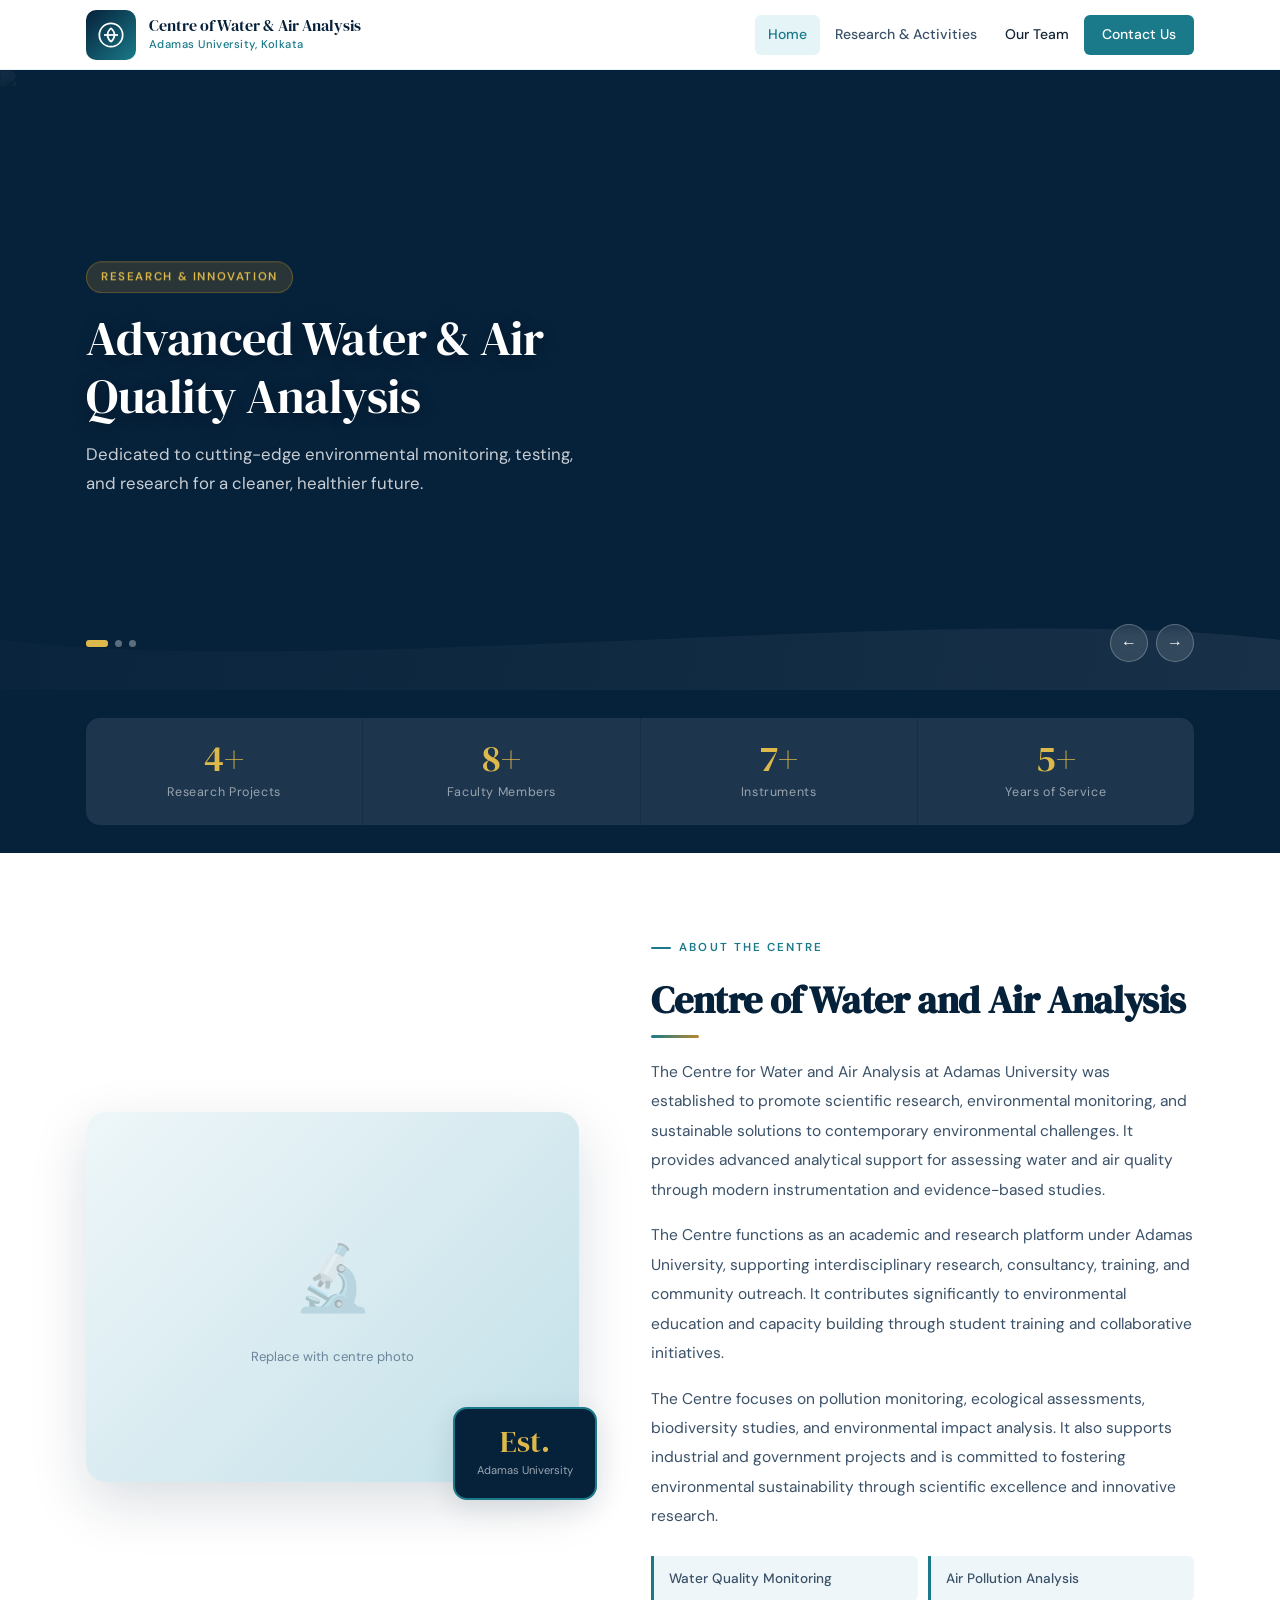
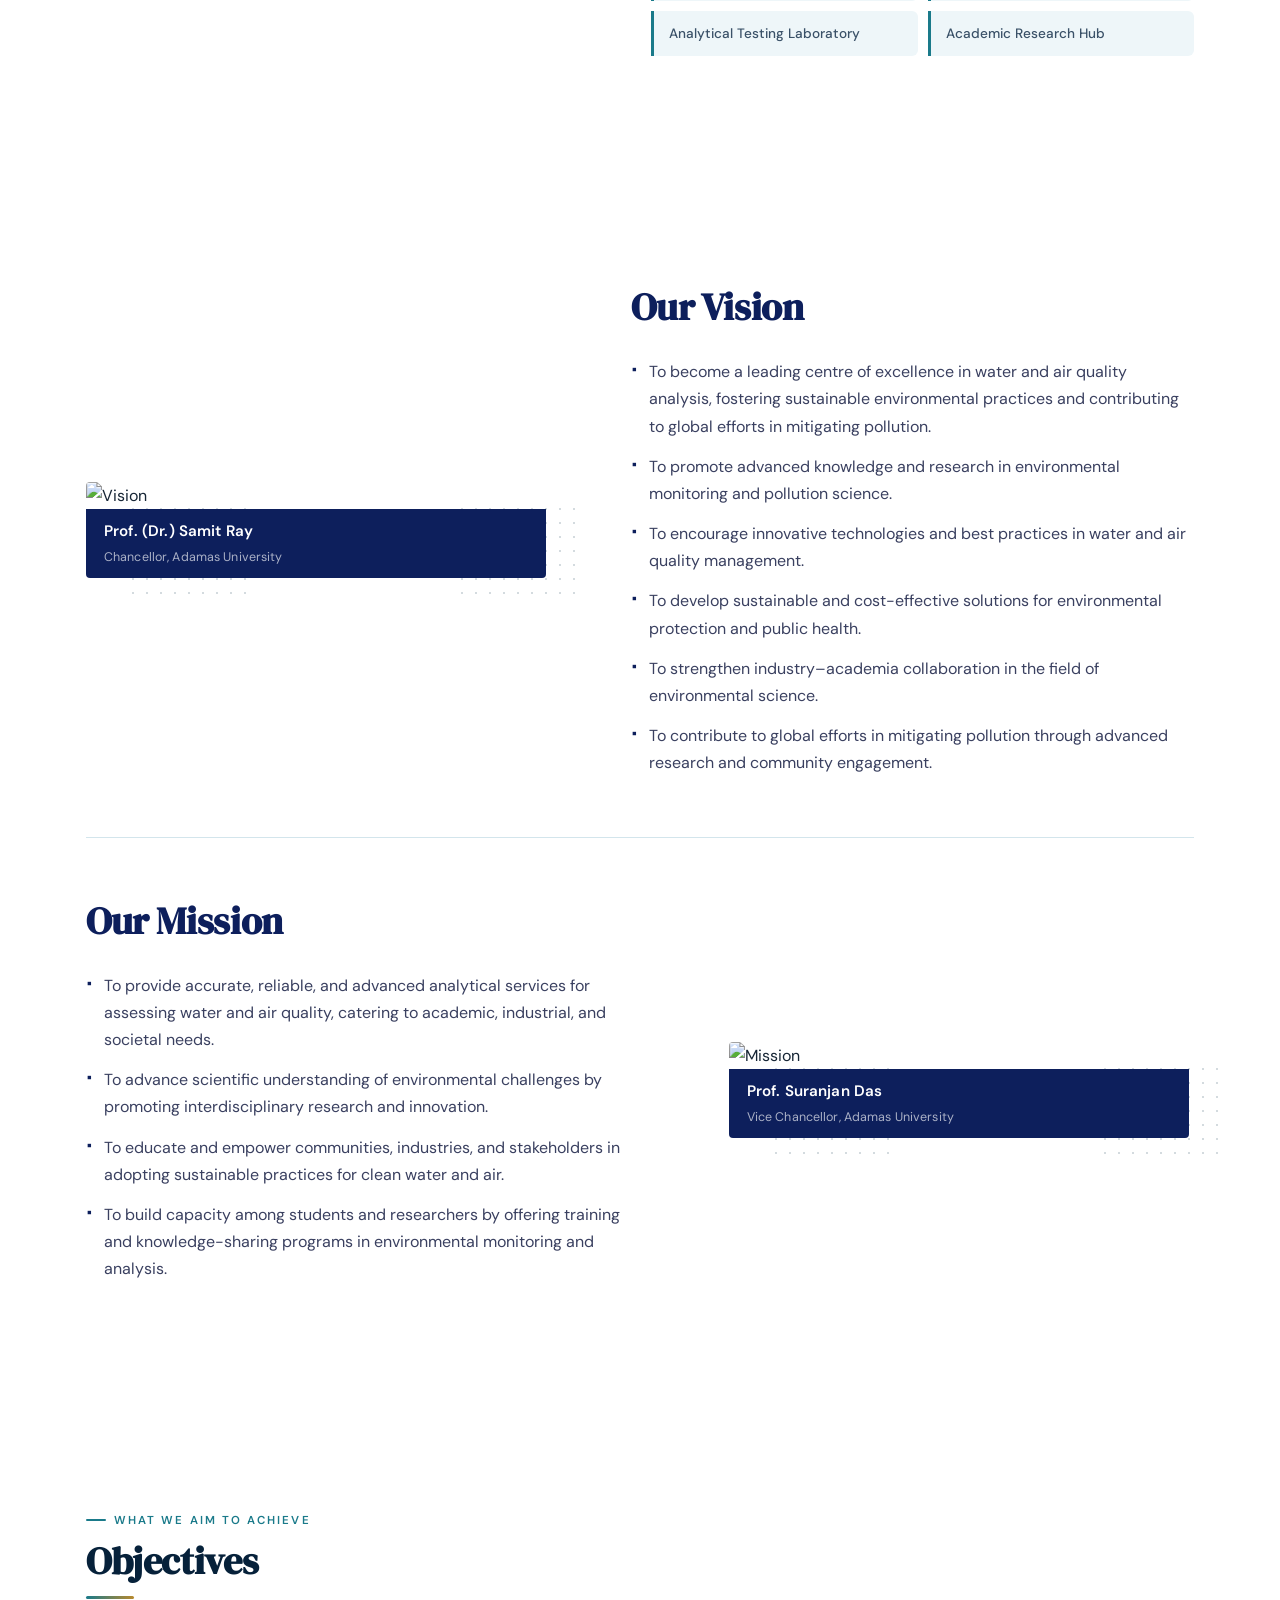
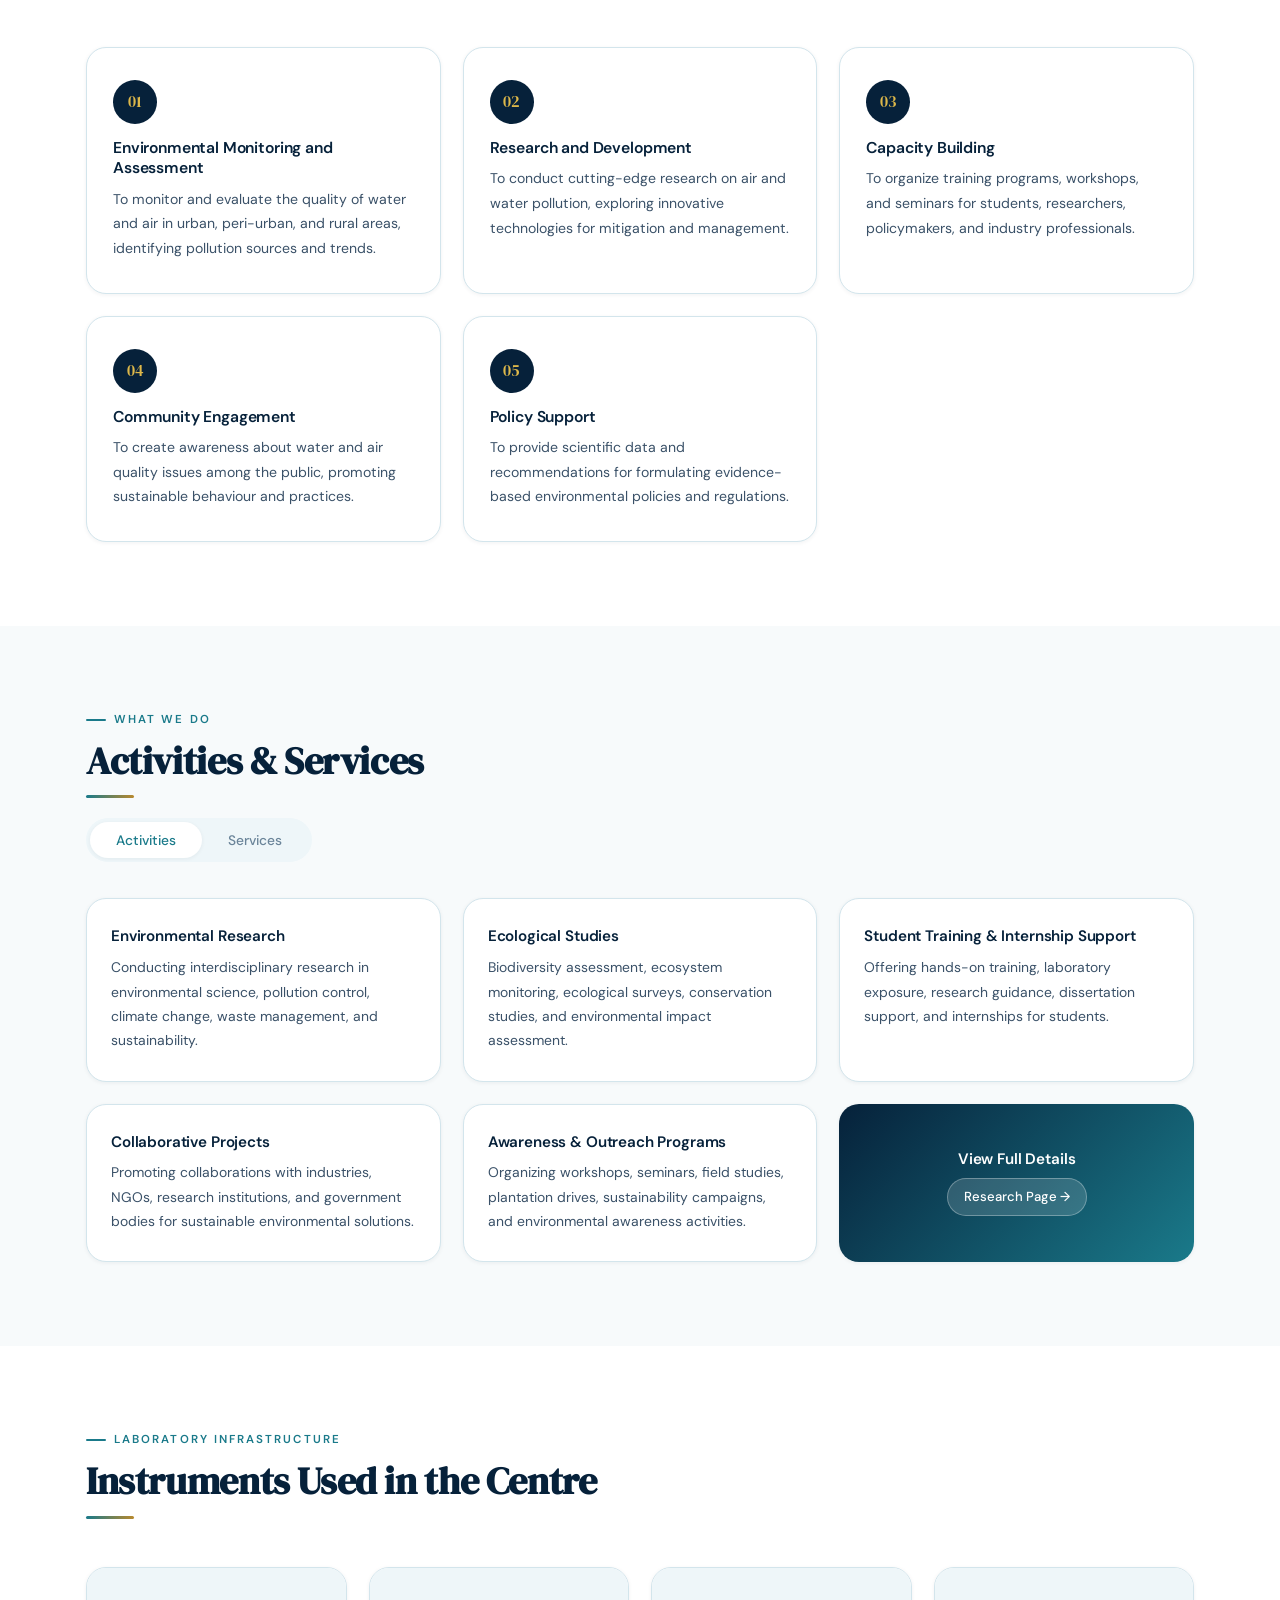
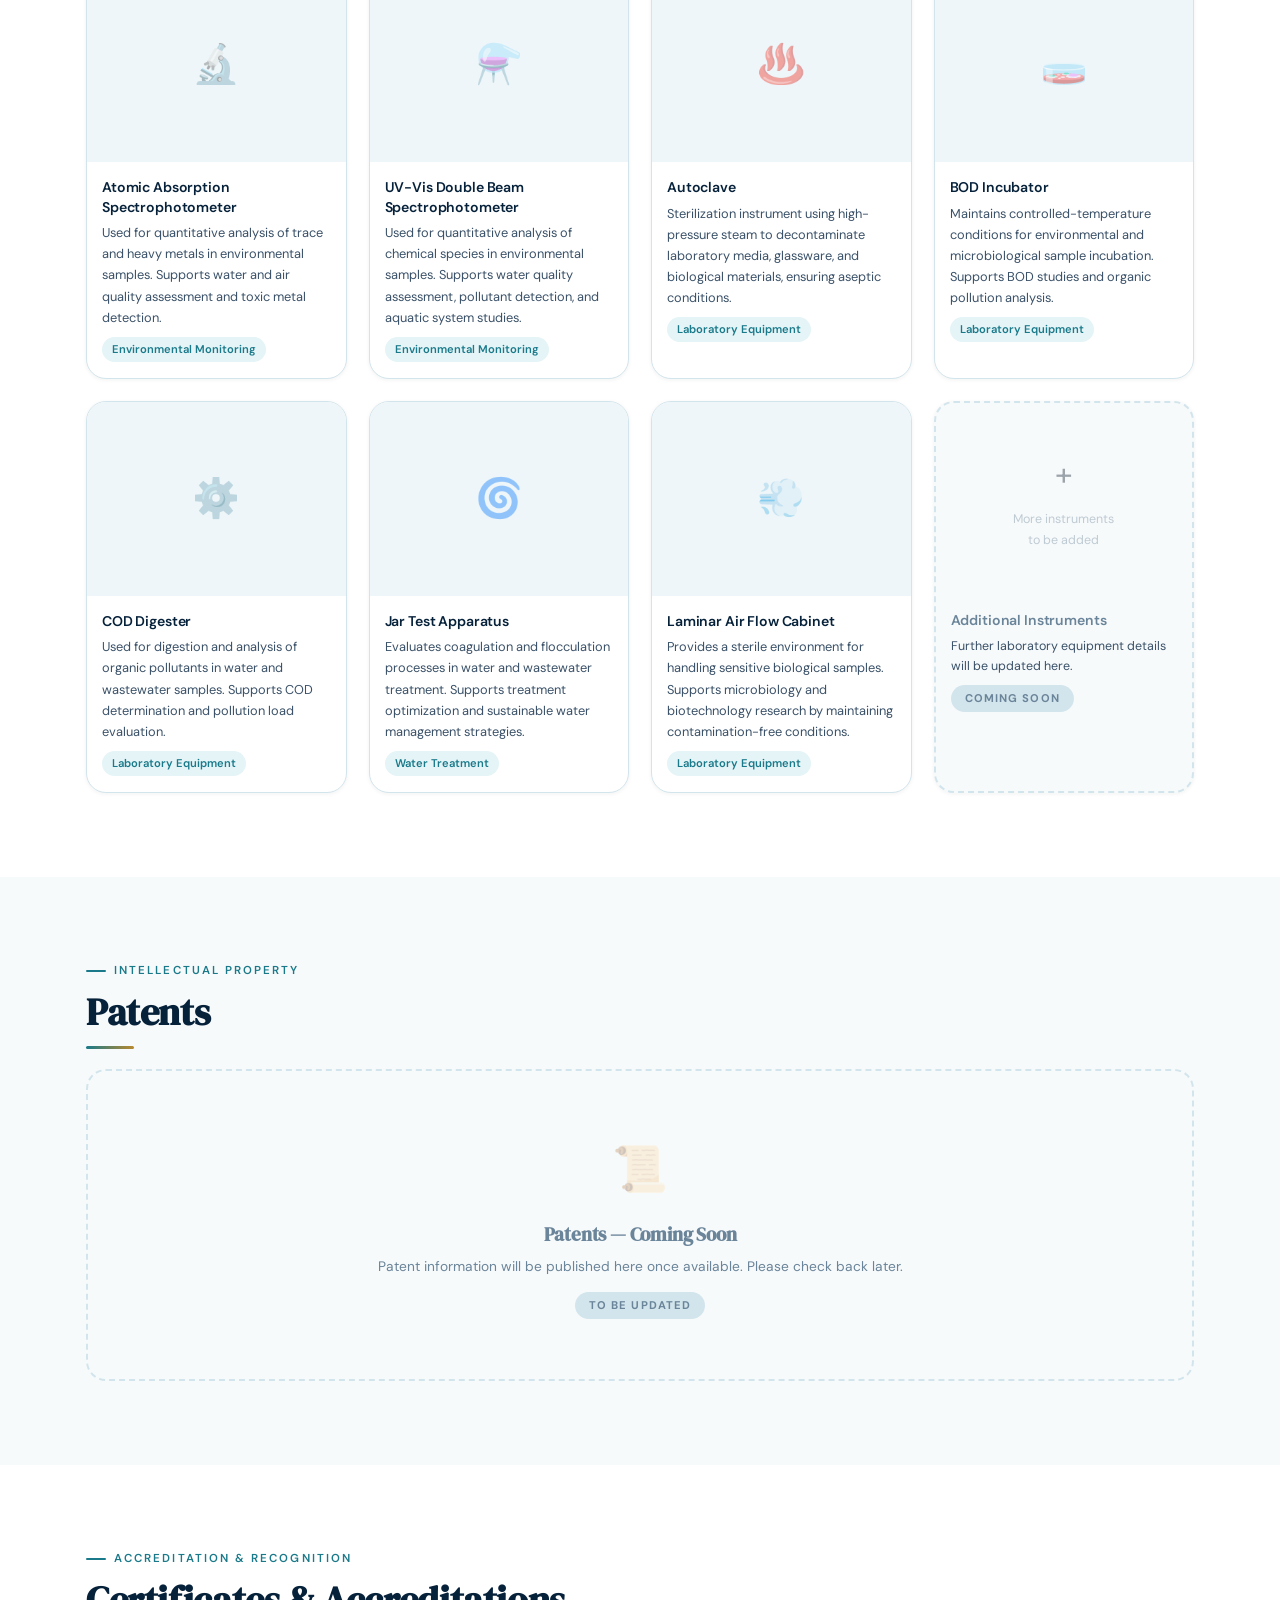
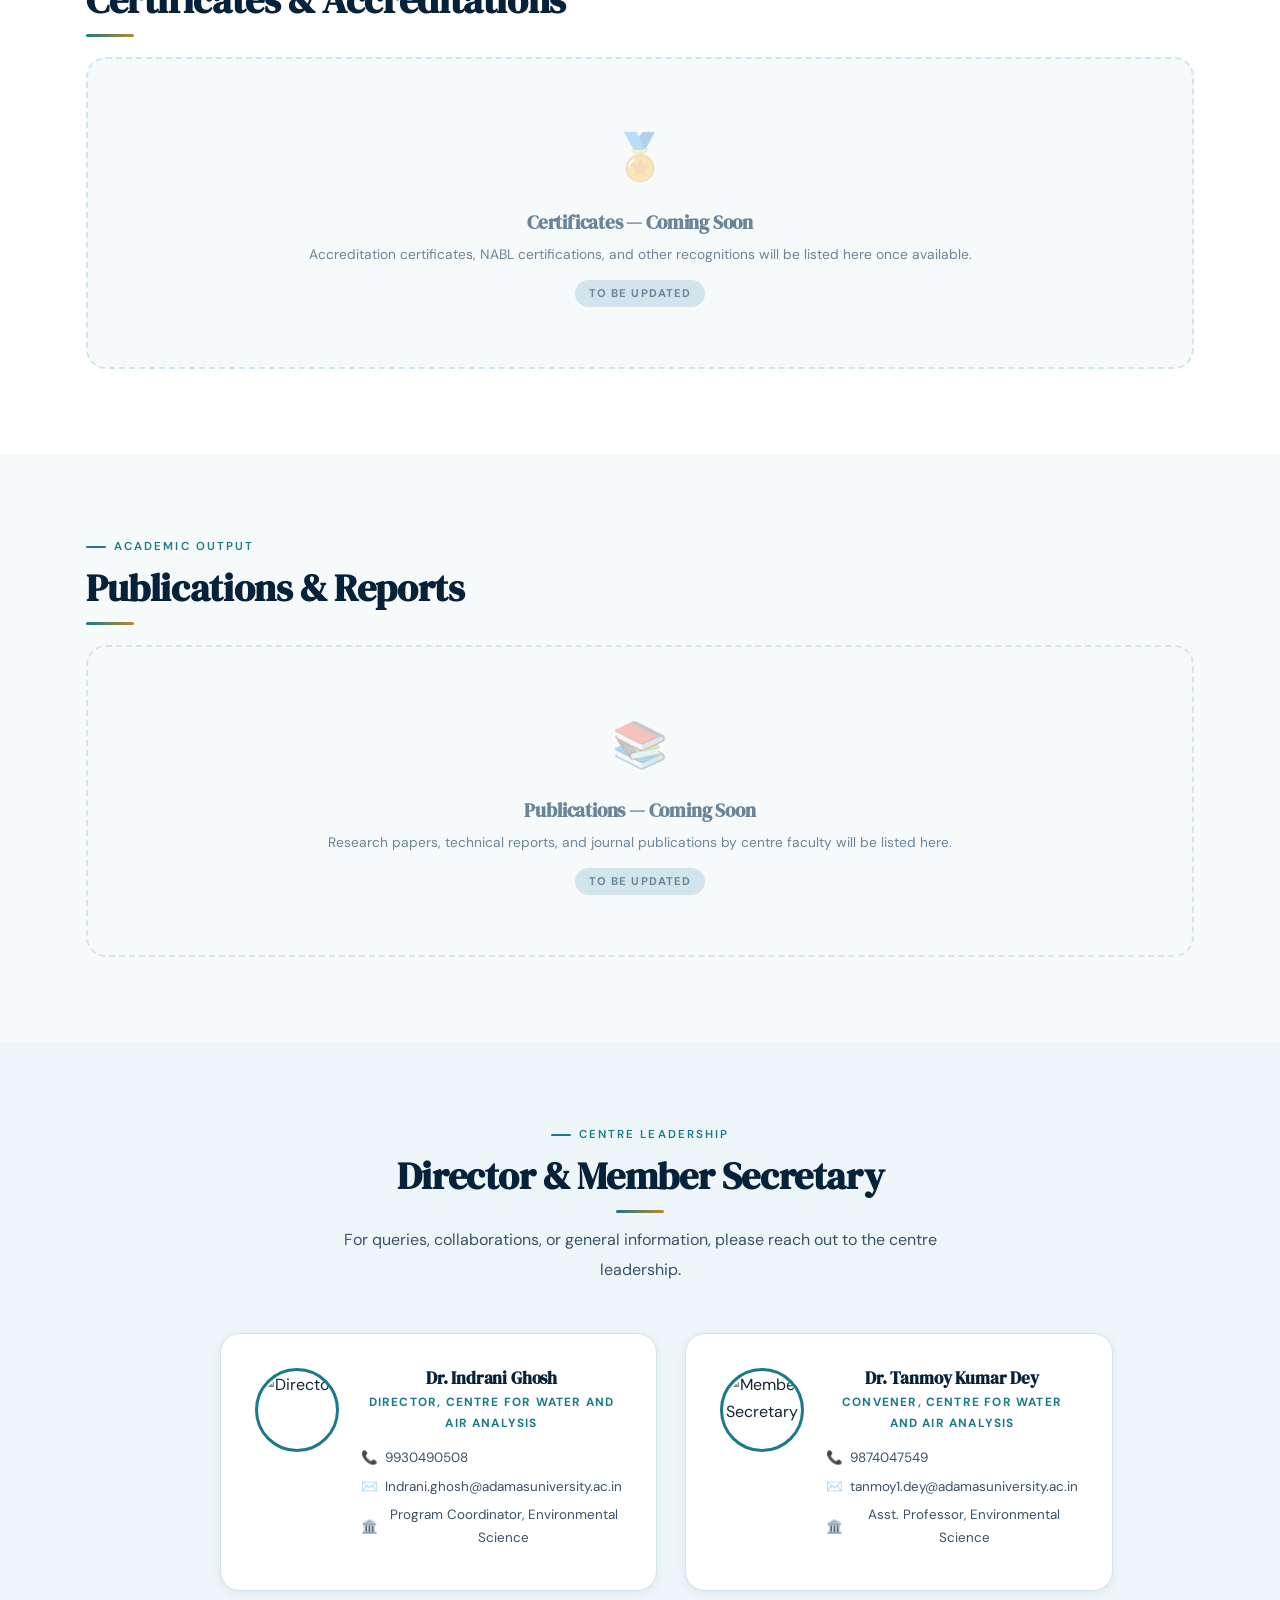
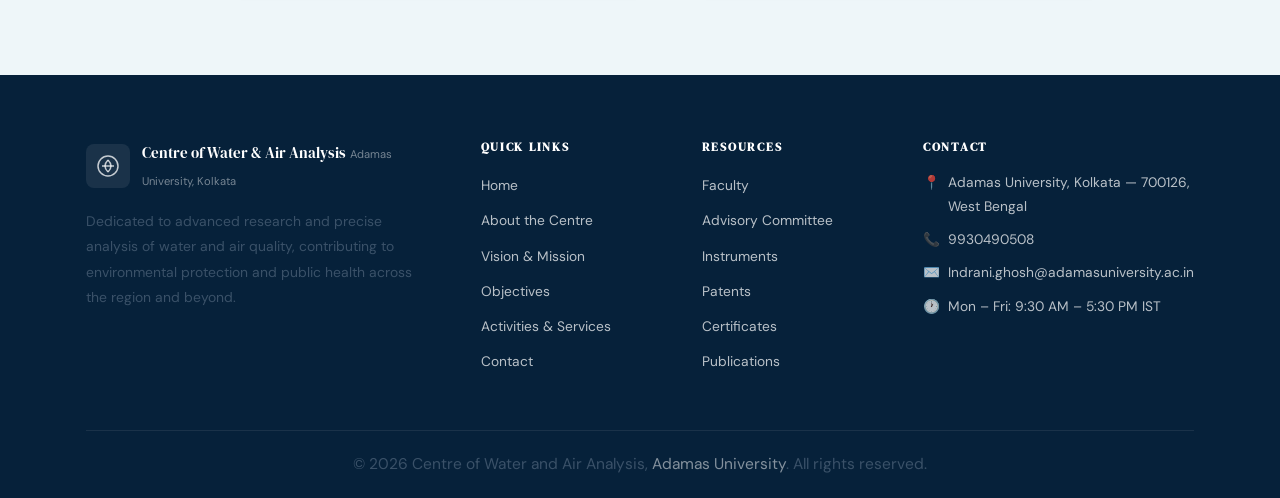
==== index.html @ d388a627 "More data added" ====
<!DOCTYPE html>
<html lang="en">
<head>
  <meta charset="UTF-8" />
  <meta name="viewport" content="width=device-width, initial-scale=1.0" />
  <title>Centre of Water and Air Analysis — Adamas University</title>
  <meta name="description" content="The Centre of Water and Air Analysis at Adamas University is dedicated to advanced research, monitoring, and analysis of water and air quality for environmental protection and public health." />
  <link rel="icon" type="image/png" href="images/favicon.png" />
  <link rel="preconnect" href="https://fonts.googleapis.com" />
  <link rel="preconnect" href="https://fonts.gstatic.com" crossorigin />
  <link href="https://fonts.googleapis.com/css2?family=DM+Serif+Display:ital@0;1&family=DM+Sans:wght@300;400;500;600&display=swap" rel="stylesheet" />
  <link rel="stylesheet" href="css/style.css" />
</head>
<body>

<!-- PAGE LOADER -->
<div id="page-loader">
  <div class="loader-logo">
    <div class="loader-ripple">
      <span></span><span></span><span></span>
    </div>
    <div class="loader-text">CWAA · Adamas University</div>
  </div>
  <div class="loader-bar"><div class="loader-bar-fill"></div></div>
</div>



<!-- NAVBAR -->
<header id="navbar">
  <div class="container">
    <nav class="nav-inner">
      <a href="index.html" class="nav-brand">
        <!-- Replace with: <img src="images/logo.png" alt="CWAA" /> -->
        <div class="nav-brand-icon">
          <svg width="28" height="28" viewBox="0 0 24 24" fill="none" stroke="white" stroke-width="1.5">
            <path d="M12 2C6.48 2 2 6.48 2 12s4.48 10 10 10 10-4.48 10-10S17.52 2 12 2z"/>
            <path d="M12 6c-2 2-3 4-3 6s1 4 3 6"/>
            <path d="M12 6c2 2 3 4 3 6s-1 4-3 6"/>
            <path d="M6 12h12"/>
          </svg>
        </div>
        <div class="brand-text">
          <span class="brand-name">Centre of Water &amp; Air Analysis</span>
          <span class="brand-sub">Adamas University, Kolkata</span>
        </div>
      </a>

      <ul class="nav-links" id="nav-links">
        <li><a href="#home" class="active">Home</a></li>
        <li><a href="research.html">Research & Activities</a></li>
        <li class="nav-page-link"><a href="team.html">Our Team</a></li>
        <li class="nav-cta"><a href="contact.html">Contact Us</a></li>
      </ul>

      <button class="hamburger" aria-label="Toggle menu">
        <span></span><span></span><span></span>
      </button>
    </nav>
  </div>
</header>

<!-- HERO -->
<section id="home">
  <div id="hero">
    <div class="slide">
      <img src="https://waterair.auaicoe.in/wp-content/uploads/2026/06/Infra1.png" alt="Water analysis laboratory" class="slide-img" />
      <svg class="slide-wave" viewBox="0 0 1440 90" fill="none" xmlns="http://www.w3.org/2000/svg" preserveAspectRatio="none" width="100%" style="position:absolute;left:0;right:0;width:100%;height:90px"><path d="M0,40 C360,80 1080,0 1440,40 L1440,90 L0,90 Z" fill="white"/></svg>
      <div class="slide-overlay"></div>
      <div class="slide-content">
        <div class="container">
          <span class="slide-tag">Research &amp; Innovation</span>
          <h2>Advanced Water &amp; Air<br />Quality Analysis</h2>
          <p>Dedicated to cutting-edge environmental monitoring, testing, and research for a cleaner, healthier future.</p>
        </div>
      </div>
    </div>
    <div class="slide">
      <img src="https://waterair.auaicoe.in/wp-content/uploads/2026/06/Infra2.png" alt="Air quality monitoring" class="slide-img" />
      <svg class="slide-wave" viewBox="0 0 1440 90" fill="none" xmlns="http://www.w3.org/2000/svg" preserveAspectRatio="none" width="100%" style="position:absolute;left:0;right:0;width:100%;height:90px"><path d="M0,40 C360,80 1080,0 1440,40 L1440,90 L0,90 Z" fill="white"/></svg>
      <div class="slide-overlay"></div>
      <div class="slide-content">
        <div class="container">
          <span class="slide-tag">State-of-the-Art Facilities</span>
          <h2>Precision Instruments for<br />Environmental Testing</h2>
          <p>Equipped with modern analytical instruments for comprehensive water chemistry, microbiology, and air pollutant assessment.</p>
        </div>
      </div>
    </div>
    <div class="slide">
      <img src="https://waterair.auaicoe.in/wp-content/uploads/2026/06/Infra3.png" alt="Faculty and students" class="slide-img" />
      <svg class="slide-wave" viewBox="0 0 1440 90" fill="none" xmlns="http://www.w3.org/2000/svg" preserveAspectRatio="none" width="100%" style="position:absolute;left:0;right:0;width:100%;height:90px"><path d="M0,40 C360,80 1080,0 1440,40 L1440,90 L0,90 Z" fill="white"/></svg>
      <div class="slide-overlay"></div>
      <div class="slide-content">
        <div class="container">
          <span class="slide-tag">Academic Excellence</span>
          <h2>Shaping Future Environmental<br />Scientists &amp; Researchers</h2>
          <p>Fostering interdisciplinary collaboration between academia, industry, and government for sustainable environmental solutions.</p>
        </div>
      </div>
    </div>
    <div class="slide-controls">
      <div class="container">
        <div class="slider-dots">
          <button class="dot"></button>
          <button class="dot"></button>
          <button class="dot"></button>
        </div>
        <div class="slider-arrows">
          <button class="slider-btn btn-prev" aria-label="Previous">&#8592;</button>
          <button class="slider-btn btn-next" aria-label="Next">&#8594;</button>
        </div>
      </div>
    </div>
  </div>
</section>

<!-- STATS BAR -->
<div id="stats-bar">
  <div class="container">
    <div class="stats-grid">
      <div class="stat-item">
        <div class="stat-num" data-target="4" data-suffix="+">4+</div>
        <div class="stat-label">Research Projects</div>
      </div>
      <div class="stat-item">
        <div class="stat-num" data-target="8" data-suffix="+">8+</div>
        <div class="stat-label">Faculty Members</div>
      </div>
      <div class="stat-item">
        <div class="stat-num" data-target="7" data-suffix="+">7+</div>
        <div class="stat-label">Instruments</div>
      </div>
      <div class="stat-item">
        <div class="stat-num" data-target="5" data-suffix="+">5+</div>
        <div class="stat-label">Years of Service</div>
      </div>
    </div>
  </div>
</div>

<!-- ABOUT -->
<section id="about" class="section-pad">
  <div class="container">
    <div class="about-grid">
      <div class="about-image-block fade-in">
        <!-- Replace with: <img src="images/about-centre.jpg" alt="Centre" class="about-img-main" /> -->
        <div class="about-img-placeholder">
          <span class="placeholder-icon">🔬</span>
          <p>Replace with centre photo</p>
        </div>
        <div class="about-float-badge">
          <div class="bf-num">Est.</div>
          <div class="bf-label">Adamas University</div>
        </div>
      </div>
      <div class="about-text fade-in fade-in-delay-1">
        <p class="section-label">About the Centre</p>
        <h2 class="section-title">Centre of Water and Air Analysis</h2>
        <div class="section-divider"></div>
        <p>The Centre for Water and Air Analysis at Adamas University was established to promote scientific research, environmental monitoring, and sustainable solutions to contemporary environmental challenges. It provides advanced analytical support for assessing water and air quality through modern instrumentation and evidence-based studies.</p>
        <p>The Centre functions as an academic and research platform under Adamas University, supporting interdisciplinary research, consultancy, training, and community outreach. It contributes significantly to environmental education and capacity building through student training and collaborative initiatives.</p>
        <p>The Centre focuses on pollution monitoring, ecological assessments, biodiversity studies, and environmental impact analysis. It also supports industrial and government projects and is committed to fostering environmental sustainability through scientific excellence and innovative research.</p>
        <div class="about-highlights">
          <div class="highlight-item">Water Quality Monitoring</div>
          <div class="highlight-item">Air Pollution Analysis</div>
          <div class="highlight-item">Analytical Testing Laboratory</div>
          <div class="highlight-item">Academic Research Hub</div>
        </div>
      </div>
    </div>
  </div>
</section>

<!-- VISION & MISSION -->
<section id="vision-mission" class="section-pad">
  <div class="container">

    <!-- VISION ROW: image left, text right -->
    <div class="vm2-row fade-in">
      <div class="vm2-image-col">
        <img src="https://waterair.auaicoe.in/wp-content/uploads/2026/06/Chancellor-sir-Photoroom.png" alt="Vision" class="vm2-photo" />
        <div class="vm2-image-label">
          <span>Prof. (Dr.) Samit Ray </span>
          <span class="vm2-image-role">Chancellor, Adamas University</span>
        </div>
        <div class="vm2-dots vm2-dots-br"></div>
        <div class="vm2-dots vm2-dots-bl"></div>
      </div>
      <div class="vm2-text-col">
        <h2 class="vm2-heading">Our Vision</h2>
        <ul class="vm2-list">
          <li>To become a leading centre of excellence in water and air quality analysis, fostering sustainable environmental practices and contributing to global efforts in mitigating pollution.</li>
          <li>To promote advanced knowledge and research in environmental monitoring and pollution science.</li>
          <li>To encourage innovative technologies and best practices in water and air quality management.</li>
          <li>To develop sustainable and cost-effective solutions for environmental protection and public health.</li>
          <li>To strengthen industry–academia collaboration in the field of environmental science.</li>
          <li>To contribute to global efforts in mitigating pollution through advanced research and community engagement.</li>
        </ul>
      </div>
    </div>

    <!-- MISSION ROW: text left, image right -->
    <div class="vm2-row fade-in fade-in-delay-1">
      <div class="vm2-text-col">
        <h2 class="vm2-heading">Our Mission</h2>
        <ul class="vm2-list">
          <li>To provide accurate, reliable, and advanced analytical services for assessing water and air quality, catering to academic, industrial, and societal needs.</li>
          <li>To advance scientific understanding of environmental challenges by promoting interdisciplinary research and innovation.</li>
          <li>To educate and empower communities, industries, and stakeholders in adopting sustainable practices for clean water and air.</li>
          <li>To build capacity among students and researchers by offering training and knowledge-sharing programs in environmental monitoring and analysis.</li>
        </ul>
      </div>
      <div class="vm2-image-col">
        <img src="https://waterair.auaicoe.in/wp-content/uploads/2026/06/Vice-Chancellor-Sir.png" alt="Mission" class="vm2-photo" />
        <div class="vm2-image-label">
          <span>Prof. Suranjan Das</span>
          <span class="vm2-image-role">Vice Chancellor, Adamas University</span>
        </div>
        <div class="vm2-dots vm2-dots-br"></div>
        <div class="vm2-dots vm2-dots-bl"></div>
      </div>
    </div>

  </div>
</section>

<!-- OBJECTIVES -->
<section id="objectives" class="section-pad">
  <div class="container">
    <p class="section-label">What We Aim to Achieve</p>
    <h2 class="section-title">Objectives</h2>
    <div class="section-divider"></div>
    <div class="objectives-grid">
      <div class="obj-card fade-in">
        <div class="obj-num">01</div>
        <h4>Environmental Monitoring and Assessment</h4>
        <p>To monitor and evaluate the quality of water and air in urban, peri-urban, and rural areas, identifying pollution sources and trends.</p>
      </div>
      <div class="obj-card fade-in fade-in-delay-1">
        <div class="obj-num">02</div>
        <h4>Research and Development</h4>
        <p>To conduct cutting-edge research on air and water pollution, exploring innovative technologies for mitigation and management.</p>
      </div>
      <div class="obj-card fade-in fade-in-delay-2">
        <div class="obj-num">03</div>
        <h4>Capacity Building</h4>
        <p>To organize training programs, workshops, and seminars for students, researchers, policymakers, and industry professionals.</p>
      </div>
      <div class="obj-card fade-in">
        <div class="obj-num">04</div>
        <h4>Community Engagement</h4>
        <p>To create awareness about water and air quality issues among the public, promoting sustainable behaviour and practices.</p>
      </div>
      <div class="obj-card fade-in fade-in-delay-1">
        <div class="obj-num">05</div>
        <h4>Policy Support</h4>
        <p>To provide scientific data and recommendations for formulating evidence-based environmental policies and regulations.</p>
      </div>
    </div>
  </div>
</section>

<!-- ACTIVITIES & SERVICES (preview + link to research page) -->
<section id="activities" class="section-pad bg-off-white">
  <div class="container">
    <p class="section-label">What We Do</p>
    <h2 class="section-title">Activities &amp; Services</h2>
    <div class="section-divider"></div>
    <div class="activities-tabs">
      <button class="tab-btn active" data-tab="tab-activities">Activities</button>
      <button class="tab-btn" data-tab="tab-services">Services</button>
    </div>
    <div class="tab-panel active" id="tab-activities">
      <div class="services-grid">
        <div class="service-card fade-in">
          <h4>Environmental Research</h4>
          <p>Conducting interdisciplinary research in environmental science, pollution control, climate change, waste management, and sustainability.</p>
        </div>
        <div class="service-card fade-in fade-in-delay-1">
          <h4>Ecological Studies</h4>
          <p>Biodiversity assessment, ecosystem monitoring, ecological surveys, conservation studies, and environmental impact assessment.</p>
        </div>
        <div class="service-card fade-in fade-in-delay-2">
          <h4>Student Training &amp; Internship Support</h4>
          <p>Offering hands-on training, laboratory exposure, research guidance, dissertation support, and internships for students.</p>
        </div>
        <div class="service-card fade-in">
          <h4>Collaborative Projects</h4>
          <p>Promoting collaborations with industries, NGOs, research institutions, and government bodies for sustainable environmental solutions.</p>
        </div>
        <div class="service-card fade-in fade-in-delay-1">
          <h4>Awareness &amp; Outreach Programs</h4>
          <p>Organizing workshops, seminars, field studies, plantation drives, sustainability campaigns, and environmental awareness activities.</p>
        </div>
        <div class="service-card fade-in fade-in-delay-2" style="display:flex;align-items:center;justify-content:center;text-align:center;background:linear-gradient(135deg,var(--navy),var(--teal));border:none;color:white;">
          <div>
            <h4 style="color:white;margin-bottom:8px;">View Full Details</h4>
            <a href="research.html" style="display:inline-flex;align-items:center;gap:6px;background:rgba(255,255,255,0.15);border:1px solid rgba(255,255,255,0.3);color:white;padding:7px 16px;border-radius:20px;font-size:0.82rem;font-weight:500;transition:all 0.28s ease;">Research Page →</a>
          </div>
        </div>
      </div>
    </div>
    <div class="tab-panel" id="tab-services">
      <div class="services-grid">
        <div class="service-card fade-in">
          <h4>Water Quality Analysis</h4>
          <p>Assessment of physical, chemical, and biological parameters of drinking water, groundwater, surface water, wastewater, and industrial effluents.</p>
        </div>
        <div class="service-card fade-in fade-in-delay-1">
          <h4>Air Quality Monitoring</h4>
          <p>Monitoring and analysis of indoor and outdoor air pollutants, particulate matter, gaseous pollutants, and environmental exposure assessment.</p>
        </div>
        <div class="service-card fade-in fade-in-delay-2">
          <h4>Consultancy and Testing Services</h4>
          <p>Providing analytical and consultancy support to industries, organizations, researchers, and government agencies for environmental monitoring and compliance.</p>
        </div>
        <div class="service-card fade-in">
          <h4>Data Analysis and Reporting</h4>
          <p>Preparation of scientific reports, environmental data interpretation, and documentation for research and regulatory purposes.</p>
        </div>
      </div>
    </div>
  </div>
</section>

<!-- INSTRUMENTS -->
<section id="instruments" class="section-pad">
  <div class="container">
    <p class="section-label">Laboratory Infrastructure</p>
    <h2 class="section-title">Instruments Used in the Centre</h2>
    <div class="section-divider"></div>
    <div class="instruments-grid">
      <div class="instrument-card fade-in">
        <div class="instrument-img">
          <!-- <img src="images/instruments/aas.jpg" alt="AAS" /> -->
          <div class="instrument-img-placeholder">🔬</div>
        </div>
        <div class="instrument-body">
          <h4>Atomic Absorption Spectrophotometer</h4>
          <p>Used for quantitative analysis of trace and heavy metals in environmental samples. Supports water and air quality assessment and toxic metal detection.</p>
          <span class="instrument-badge">Environmental Monitoring</span>
        </div>
      </div>
      <div class="instrument-card fade-in fade-in-delay-1">
        <div class="instrument-img">
          <div class="instrument-img-placeholder">⚗️</div>
        </div>
        <div class="instrument-body">
          <h4>UV-Vis Double Beam Spectrophotometer</h4>
          <p>Used for quantitative analysis of chemical species in environmental samples. Supports water quality assessment, pollutant detection, and aquatic system studies.</p>
          <span class="instrument-badge">Environmental Monitoring</span>
        </div>
      </div>
      <div class="instrument-card fade-in fade-in-delay-2">
        <div class="instrument-img">
          <div class="instrument-img-placeholder">♨️</div>
        </div>
        <div class="instrument-body">
          <h4>Autoclave</h4>
          <p>Sterilization instrument using high-pressure steam to decontaminate laboratory media, glassware, and biological materials, ensuring aseptic conditions.</p>
          <span class="instrument-badge">Laboratory Equipment</span>
        </div>
      </div>
      <div class="instrument-card fade-in">
        <div class="instrument-img">
          <div class="instrument-img-placeholder">🧫</div>
        </div>
        <div class="instrument-body">
          <h4>BOD Incubator</h4>
          <p>Maintains controlled-temperature conditions for environmental and microbiological sample incubation. Supports BOD studies and organic pollution analysis.</p>
          <span class="instrument-badge">Laboratory Equipment</span>
        </div>
      </div>
      <div class="instrument-card fade-in fade-in-delay-1">
        <div class="instrument-img">
          <div class="instrument-img-placeholder">⚙️</div>
        </div>
        <div class="instrument-body">
          <h4>COD Digester</h4>
          <p>Used for digestion and analysis of organic pollutants in water and wastewater samples. Supports COD determination and pollution load evaluation.</p>
          <span class="instrument-badge">Laboratory Equipment</span>
        </div>
      </div>
      <div class="instrument-card fade-in fade-in-delay-2">
        <div class="instrument-img">
          <div class="instrument-img-placeholder">🌀</div>
        </div>
        <div class="instrument-body">
          <h4>Jar Test Apparatus</h4>
          <p>Evaluates coagulation and flocculation processes in water and wastewater treatment. Supports treatment optimization and sustainable water management strategies.</p>
          <span class="instrument-badge">Water Treatment</span>
        </div>
      </div>
      <div class="instrument-card fade-in">
        <div class="instrument-img">
          <div class="instrument-img-placeholder">💨</div>
        </div>
        <div class="instrument-body">
          <h4>Laminar Air Flow Cabinet</h4>
          <p>Provides a sterile environment for handling sensitive biological samples. Supports microbiology and biotechnology research by maintaining contamination-free conditions.</p>
          <span class="instrument-badge">Laboratory Equipment</span>
        </div>
      </div>
      <div class="instrument-card fade-in fade-in-delay-1" style="border:2px dashed var(--border);background:var(--off-white);">
        <div class="instrument-img" style="background:transparent;display:flex;align-items:center;justify-content:center;">
          <div style="text-align:center;padding:20px;opacity:0.4;">
            <div style="font-size:2rem;margin-bottom:8px;">+</div>
            <p style="font-size:0.78rem;color:var(--text-light);">More instruments<br/>to be added</p>
          </div>
        </div>
        <div class="instrument-body">
          <h4 style="color:var(--text-light);">Additional Instruments</h4>
          <p style="font-size:0.78rem;">Further laboratory equipment details will be updated here.</p>
          <span class="placeholder-badge" style="margin-top:8px;">Coming Soon</span>
        </div>
      </div>
    </div>
  </div>
</section>

<!-- PATENTS PLACEHOLDER -->
<section id="patents" class="section-pad bg-off-white">
  <div class="container">
    <p class="section-label">Intellectual Property</p>
    <h2 class="section-title">Patents</h2>
    <div class="section-divider"></div>
    <div class="placeholder-section fade-in">
      <div class="ph-icon">📜</div>
      <h3>Patents — Coming Soon</h3>
      <p>Patent information will be published here once available. Please check back later.</p>
      <span class="placeholder-badge">To Be Updated</span>
    </div>
  </div>
</section>

<!-- CERTIFICATES PLACEHOLDER -->
<section id="certificates" class="section-pad">
  <div class="container">
    <p class="section-label">Accreditation &amp; Recognition</p>
    <h2 class="section-title">Certificates &amp; Accreditations</h2>
    <div class="section-divider"></div>
    <div class="placeholder-section fade-in">
      <div class="ph-icon">🏅</div>
      <h3>Certificates — Coming Soon</h3>
      <p>Accreditation certificates, NABL certifications, and other recognitions will be listed here once available.</p>
      <span class="placeholder-badge">To Be Updated</span>
    </div>
  </div>
</section>

<!-- PUBLICATIONS PLACEHOLDER -->
<section id="publications" class="section-pad bg-off-white">
  <div class="container">
    <p class="section-label">Academic Output</p>
    <h2 class="section-title">Publications &amp; Reports</h2>
    <div class="section-divider"></div>
    <div class="placeholder-section fade-in">
      <div class="ph-icon">📚</div>
      <h3>Publications — Coming Soon</h3>
      <p>Research papers, technical reports, and journal publications by centre faculty will be listed here.</p>
      <span class="placeholder-badge">To Be Updated</span>
    </div>
  </div>
</section>

<!-- CONTACT / LEADERSHIP -->
<section id="contact" class="section-pad bg-sky">
  <div class="container text-center">
    <p class="section-label" style="justify-content:center;">Centre Leadership</p>
    <h2 class="section-title">Director &amp; Member Secretary</h2>
    <div class="section-divider" style="margin:0 auto 12px;"></div>
    <p class="section-intro" style="margin:0 auto 0;">For queries, collaborations, or general information, please reach out to the centre leadership.</p>
    <div class="leadership-grid">
      <div class="leader-card fade-in">
        <img src="https://waterair.auaicoe.in/wp-content/uploads/2026/06/IG.jpeg" alt="Director" class="leader-photo" />
        <div class="leader-info">
          <h3>Dr. Indrani Ghosh</h3>
          <p class="role">Director, Centre for Water and Air Analysis</p>
          <div class="leader-contact">
            <a href="tel:9930490508"><span>📞</span> 9930490508</a>
            <a href="mailto:Indrani.ghosh@adamasuniversity.ac.in"><span>✉️</span> Indrani.ghosh@adamasuniversity.ac.in</a>
            <a href="#"><span>🏛️</span>Program Coordinator, Environmental Science</a>
          </div>
        </div>
      </div>
      <div class="leader-card fade-in fade-in-delay-1">
        <img src="https://waterair.auaicoe.in/wp-content/uploads/2026/06/TKD-scaled.jpg" alt="Member Secretary" class="leader-photo" />
        <div class="leader-info">
          <h3>Dr. Tanmoy Kumar Dey</h3>
          <p class="role">Convener, Centre for Water and Air Analysis</p>
          <div class="leader-contact">
            <a href="tel:9874047549"><span>📞</span> 9874047549</a>
            <a href="mailto:tanmoy1.dey@adamasuniversity.ac.in"><span>✉️</span> tanmoy1.dey@adamasuniversity.ac.in</a>
            <a href="#"><span>🏛️</span> Asst. Professor, Environmental Science</a>
          </div>
        </div>
      </div>
    </div>
  </div>
</section>

<!-- FOOTER -->
<footer id="footer">
  <div class="container">
    <div class="footer-grid">
      <div class="footer-brand">
        <div class="footer-logo">
          <div style="width:44px;height:44px;background:rgba(255,255,255,0.08);border-radius:8px;display:flex;align-items:center;justify-content:center;flex-shrink:0;">
            <svg width="24" height="24" viewBox="0 0 24 24" fill="none" stroke="rgba(255,255,255,0.75)" stroke-width="1.5"><path d="M12 2C6.48 2 2 6.48 2 12s4.48 10 10 10 10-4.48 10-10S17.52 2 12 2z"/><path d="M12 6c-2 2-3 4-3 6s1 4 3 6"/><path d="M12 6c2 2 3 4 3 6s-1 4-3 6"/><path d="M6 12h12"/></svg>
          </div>
          <div class="footer-logo-text">
            <span class="fn">Centre of Water &amp; Air Analysis</span>
            <span class="fs">Adamas University, Kolkata</span>
          </div>
        </div>
        <p>Dedicated to advanced research and precise analysis of water and air quality, contributing to environmental protection and public health across the region and beyond.</p>
      </div>
      <div class="footer-col">
        <h5>Quick Links</h5>
        <ul>
          <li><a href="index.html">Home</a></li>
          <li><a href="#about">About the Centre</a></li>
          <li><a href="#vision-mission">Vision &amp; Mission</a></li>
          <li><a href="#objectives">Objectives</a></li>
          <li><a href="research.html">Activities &amp; Services</a></li>
          <li><a href="contact.html">Contact</a></li>
        </ul>
      </div>
      <div class="footer-col">
        <h5>Resources</h5>
        <ul>
          <li><a href="team.html">Faculty</a></li>
          <li><a href="team.html#advisory">Advisory Committee</a></li>
          <li><a href="#instruments">Instruments</a></li>
          <li><a href="#patents">Patents</a></li>
          <li><a href="#certificates">Certificates</a></li>
          <li><a href="#publications">Publications</a></li>
        </ul>
      </div>
      <div class="footer-col">
        <h5>Contact</h5>
        <div class="contact-line"><span>📍</span><span>Adamas University, Kolkata — 700126, West Bengal</span></div>
        <div class="contact-line"><span>📞</span><a href="tel:9930490508">9930490508</a></div>
        <div class="contact-line"><span>✉️</span><a href="mailto:Indrani.ghosh@adamasuniversity.ac.in">Indrani.ghosh@adamasuniversity.ac.in</a></div>
        <div class="contact-line"><span>🕐</span><span>Mon – Fri: 9:30 AM – 5:30 PM IST</span></div>
      </div>
    </div>
  </div>
  <div class="footer-bar">
    <p>&copy; <span id="footer-year"></span> Centre of Water and Air Analysis, <a href="https://adamasuniversity.ac.in" target="_blank">Adamas University</a>. All rights reserved.</p>
  </div>
</footer>

<button id="back-top" aria-label="Back to top">↑</button>
<script src="js/main.js"></script>
</body>
</html>
---- css/style.css ----
/* ===================================================
   CENTRE OF WATER AND AIR ANALYSIS — Main Stylesheet
   =================================================== */

@import url('https://fonts.googleapis.com/css2?family=DM+Serif+Display:ital@0;1&family=Inter:wght@300;400;500;600&family=DM+Sans:wght@300;400;500;600&display=swap');

/* ── CSS Variables ── */
:root {
  --navy:         #06213a;
  --navy-mid:     #0c3360;
  --teal:         #1a7a8a;
  --teal-light:   #22a3b8;
  --teal-faint:   #e4f4f7;
  --sky:          #eef6f9;
  --water:        #c2e0e8;
  --gold:         #b8892e;
  --gold-light:   #ddb84a;
  --gold-faint:   #fdf6e3;
  --white:        #ffffff;
  --off-white:    #f7fafb;
  --text:         #162535;
  --text-mid:     #3a5168;
  --text-light:   #6a8499;
  --border:       #d3e5ec;
  --border-light: #eaf2f6;
  --shadow-xs:    0 1px 4px rgba(6,33,58,0.06);
  --shadow-sm:    0 2px 10px rgba(6,33,58,0.08);
  --shadow-md:    0 8px 28px rgba(6,33,58,0.11);
  --shadow-lg:    0 20px 56px rgba(6,33,58,0.15);
  --radius:       6px;
  --radius-lg:    14px;
  --radius-xl:    20px;
  --font-display: 'DM Serif Display', Georgia, serif;
  --font-body:    'DM Sans', 'Inter', sans-serif;
  --transition:   0.28s ease;
  --nav-h:        70px;
}

/* ── Reset & Base ── */
*, *::before, *::after { box-sizing: border-box; margin: 0; padding: 0; }
html { scroll-behavior: smooth; font-size: 16px; }
body {
  font-family: var(--font-body);
  color: var(--text);
  background: var(--white);
  line-height: 1.7;
  overflow-x: hidden;
}
img { max-width: 100%; height: auto; display: block; }
a { color: inherit; text-decoration: none; }
ul { list-style: none; }

/* ── Typography ── */
h1, h2, h3, h4, h5 { font-family: var(--font-display); line-height: 1.3; letter-spacing: -0.01em; }
h1 { font-size: clamp(2rem, 4vw, 3.2rem); }
h2 { font-size: clamp(1.6rem, 3vw, 2.4rem); }
h3 { font-size: clamp(1.15rem, 2vw, 1.55rem); }
h4 { font-size: 1.05rem; font-family: var(--font-body); font-weight: 600; }
p  { font-size: 0.97rem; color: var(--text-mid); }

.section-label {
  font-family: var(--font-body);
  font-size: 0.72rem; font-weight: 600;
  letter-spacing: 0.18em; text-transform: uppercase;
  color: var(--teal); margin-bottom: 6px;
  display: flex; align-items: center; gap: 8px;
}
.section-label::before {
  content: ''; display: inline-block;
  width: 20px; height: 2px; background: var(--teal);
  border-radius: 1px;
}
.section-title { font-family: var(--font-display); color: var(--navy); margin-bottom: 10px; }
.section-divider {
  width: 48px; height: 3px;
  background: linear-gradient(90deg, var(--teal), var(--gold));
  border-radius: 2px; margin-bottom: 20px;
}
.section-intro {
  font-size: 1rem; color: var(--text-mid);
  max-width: 620px; line-height: 1.85;
}

/* ── Layout ── */
.container { max-width: 1180px; margin: 0 auto; padding: 0 36px; }
.section-pad { padding: 84px 0; }
.bg-off-white { background: var(--off-white); }
.bg-navy  { background: var(--navy); }
.bg-sky   { background: var(--sky); }
.text-center { text-align: center; }

/* ═══════════════════════════════
   PAGE TRANSITION LOADER
═══════════════════════════════ */
#page-loader {
  position: fixed; inset: 0; z-index: 9999;
  background: var(--navy);
  display: flex; align-items: center; justify-content: center;
  flex-direction: column; gap: 20px;
  pointer-events: none;
  opacity: 0; visibility: hidden;
  transition: opacity 0.35s ease, visibility 0.35s ease;
}
#page-loader.active { opacity: 1; visibility: visible; pointer-events: all; }
.loader-logo {
  display: flex; flex-direction: column; align-items: center; gap: 12px;
}
.loader-ripple {
  position: relative; width: 52px; height: 52px;
}
.loader-ripple span {
  position: absolute; inset: 0; border-radius: 50%;
  border: 2px solid var(--teal-light);
  animation: ripple 1.4s ease-out infinite;
  opacity: 0;
}
.loader-ripple span:nth-child(2) { animation-delay: 0.45s; }
.loader-ripple span:nth-child(3) { animation-delay: 0.9s; }
@keyframes ripple {
  0%   { transform: scale(0.3); opacity: 0.8; }
  100% { transform: scale(1);   opacity: 0; }
}
.loader-text {
  font-family: var(--font-display); font-size: 0.85rem;
  color: rgba(255,255,255,0.5); letter-spacing: 0.1em;
}
.loader-bar {
  width: 160px; height: 2px; background: rgba(255,255,255,0.1);
  border-radius: 1px; overflow: hidden;
}
.loader-bar-fill {
  height: 100%; width: 0;
  background: linear-gradient(90deg, var(--teal), var(--gold));
  border-radius: 1px;
  transition: width 0.5s ease;
}

/* ═══════════════════════════════
   TOP BAR
═══════════════════════════════ */
#top-bar {
  background: var(--navy-mid);
  color: rgba(255,255,255,0.7);
  font-size: 0.8rem; padding: 7px 0;
  border-bottom: 1px solid rgba(255,255,255,0.07);
}
#top-bar .container { display: flex; justify-content: space-between; align-items: center; }
#top-bar a { color: rgba(255,255,255,0.7); transition: color var(--transition); }
#top-bar a:hover { color: var(--gold-light); }
.top-bar-contact { display: flex; gap: 24px; }
.top-bar-contact span { display: flex; align-items: center; gap: 6px; }

/* ═══════════════════════════════
   NAVBAR
═══════════════════════════════ */
#navbar {
  background: rgba(255,255,255,0.97);
  backdrop-filter: blur(12px);
  -webkit-backdrop-filter: blur(12px);
  border-bottom: 1px solid var(--border-light);
  position: sticky; top: 0; z-index: 1000;
  height: var(--nav-h);
  transition: box-shadow var(--transition), background var(--transition);
}
#navbar.scrolled {
  box-shadow: var(--shadow-md);
  background: rgba(255,255,255,0.99);
}
.nav-inner {
  display: flex; align-items: center; justify-content: space-between;
  height: var(--nav-h); gap: 20px;
}
.nav-brand { display: flex; align-items: center; gap: 13px; }
.nav-brand img { height: 50px; width: 50px; object-fit: contain; }
.nav-brand-icon {
  width: 50px; height: 50px;
  background: linear-gradient(135deg, var(--navy), var(--teal));
  border-radius: 10px;
  display: flex; align-items: center; justify-content: center;
  flex-shrink: 0;
}
.brand-text { display: flex; flex-direction: column; }
.brand-name {
  font-family: var(--font-display);
  font-size: 0.97rem; color: var(--navy); line-height: 1.25;
}
.brand-sub {
  font-size: 0.7rem; color: var(--teal);
  font-weight: 500; letter-spacing: 0.04em;
}

/* Nav links */
.nav-links { display: flex; align-items: center; gap: 2px; }
.nav-links > li > a {
  font-size: 0.875rem; font-weight: 500;
  color: var(--text-mid); padding: 8px 13px;
  border-radius: var(--radius);
  transition: all var(--transition); white-space: nowrap;
  display: flex; align-items: center; gap: 4px;
}
.nav-links > li > a:hover,
.nav-links > li > a.active { color: var(--teal); background: var(--teal-faint); }

/* Page links — look slightly different for separate pages */
.nav-links .nav-page-link > a {
  color: var(--text); font-weight: 500;
}

.nav-links .nav-cta > a {
  background: var(--teal); color: var(--white) !important;
  padding: 8px 18px; border-radius: var(--radius);
}
.nav-links .nav-cta > a:hover { background: var(--navy) !important; color: white !important; }



/* Hamburger */
.hamburger { display: none; flex-direction: column; gap: 5px; cursor: pointer; padding: 6px; background: none; border: none; }
.hamburger span { width: 23px; height: 2px; background: var(--navy); border-radius: 2px; transition: all var(--transition); }
.hamburger.open span:nth-child(1) { transform: rotate(45deg) translate(5px, 5px); }
.hamburger.open span:nth-child(2) { opacity: 0; width: 0; }
.hamburger.open span:nth-child(3) { transform: rotate(-45deg) translate(5px, -5px); }

/* ═══════════════════════════════
   HERO / SLIDER
═══════════════════════════════ */
#hero {
  position: relative; overflow: hidden;
  height: min(620px, 82vh); min-height: 420px;
  background: var(--navy);
}
.slide { position: absolute; inset: 0; opacity: 0; transition: opacity 1s ease; }
.slide.active { opacity: 1; }
.slide-img { width: 100%; height: 100%; object-fit: cover; opacity: 0.38; }
.slide-placeholder { width: 100%; height: 100%; }
.slide-placeholder.s1 { background: linear-gradient(140deg,#061b30 0%,#0b3d5a 50%,#1a7a8a 100%); }
.slide-placeholder.s2 { background: linear-gradient(140deg,#083050 0%,#0f4a6e 55%,#1f8fa6 100%); }
.slide-placeholder.s3 { background: linear-gradient(140deg,#06213a 0%,#0f3354 60%,#b8892e 100%); }
/* Decorative water-wave SVG overlay */
.slide-wave {
  position: absolute; bottom: 0; left: 0; right: 0;
  height: 90px; opacity: 0.07;
}
.slide-overlay {
  position: absolute; inset: 0;
  background: linear-gradient(100deg, rgba(6,33,58,0.88) 0%, rgba(6,33,58,0.35) 65%, transparent 100%);
}
.slide-content {
  position: absolute; top: 50%; transform: translateY(-50%);
  left: 0; right: 0;
}
.slide-tag {
  display: inline-flex; align-items: center; gap: 6px;
  background: rgba(184,137,46,0.2); border: 1px solid rgba(184,137,46,0.45);
  color: var(--gold-light); font-size: 0.72rem; font-weight: 600;
  letter-spacing: 0.14em; text-transform: uppercase;
  padding: 5px 14px; border-radius: 30px; margin-bottom: 16px;
  backdrop-filter: blur(6px);
}
.slide-content h2 {
  color: var(--white); font-size: clamp(1.6rem, 3.8vw, 3rem);
  font-weight: 400; line-height: 1.22;
  text-shadow: 0 2px 16px rgba(0,0,0,0.28); margin-bottom: 14px;
  max-width: 620px;
}
.slide-content p {
  color: rgba(255,255,255,0.78);
  font-size: clamp(0.9rem, 1.4vw, 1.05rem);
  max-width: 500px; line-height: 1.75;
}
.slide-controls {
  position: absolute; bottom: 28px; left: 0; right: 0;
}
.slide-controls .container {
  display: flex; align-items: center; justify-content: space-between;
}
.slider-dots { display: flex; gap: 7px; align-items: center; }
.dot {
  width: 7px; height: 7px; border-radius: 50%;
  background: rgba(255,255,255,0.35); cursor: pointer;
  transition: all var(--transition); border: none; padding: 0;
}
.dot.active { background: var(--gold-light); width: 22px; border-radius: 3px; }
.slider-arrows { display: flex; gap: 8px; }
.slider-btn {
  width: 38px; height: 38px; border-radius: 50%;
  background: rgba(255,255,255,0.12); border: 1px solid rgba(255,255,255,0.25);
  color: white; cursor: pointer; font-size: 1rem;
  display: flex; align-items: center; justify-content: center;
  transition: all var(--transition); backdrop-filter: blur(4px);
}
.slider-btn:hover { background: var(--teal); border-color: var(--teal); }

/* ═══════════════════════════════
   STATS BAR
═══════════════════════════════ */
#stats-bar { background: var(--navy); padding: 28px 0; }
.stats-grid {
  display: grid; grid-template-columns: repeat(4, 1fr);
  gap: 1px; background: rgba(255,255,255,0.06); border-radius: var(--radius-lg); overflow: hidden;
}
.stat-item {
  background: rgba(255,255,255,0.04);
  text-align: center; padding: 22px 16px;
  transition: background var(--transition);
}
.stat-item:hover { background: rgba(26,122,138,0.18); }
.stat-num {
  font-family: var(--font-display); font-size: 2.3rem;
  color: var(--gold-light); line-height: 1; margin-bottom: 5px;
}
.stat-label { font-size: 0.78rem; color: rgba(255,255,255,0.55); letter-spacing: 0.05em; }

/* ═══════════════════════════════
   ABOUT
═══════════════════════════════ */
.about-grid {
  display: grid; grid-template-columns: 1fr 1.1fr;
  gap: 72px; align-items: center;
}
.about-image-block { position: relative; }
.about-img-main, .about-img-placeholder {
  width: 100%; border-radius: var(--radius-xl);
  box-shadow: var(--shadow-lg); aspect-ratio: 4/3; object-fit: cover;
}
.about-img-placeholder {
  background: linear-gradient(135deg, var(--sky) 0%, var(--water) 100%);
  display: flex; align-items: center; justify-content: center;
  flex-direction: column; gap: 12px;
}
.about-img-placeholder .placeholder-icon { font-size: 4rem; opacity: 0.35; }
.about-img-placeholder p { color: var(--text-light); font-size: 0.82rem; }
.about-float-badge {
  position: absolute; bottom: -18px; right: -18px;
  background: var(--navy); color: var(--white);
  border-radius: var(--radius-lg); padding: 18px 22px;
  box-shadow: var(--shadow-md); text-align: center;
  border: 2px solid var(--teal);
}
.about-float-badge .bf-num {
  font-family: var(--font-display); font-size: 1.9rem; color: var(--gold-light); line-height: 1;
}
.about-float-badge .bf-label { font-size: 0.7rem; color: rgba(255,255,255,0.6); margin-top: 3px; }
.about-text p { margin-bottom: 1rem; line-height: 1.9; }
.about-highlights {
  display: grid; grid-template-columns: 1fr 1fr;
  gap: 10px; margin-top: 24px;
}
.highlight-item {
  background: var(--sky); border-left: 3px solid var(--teal);
  padding: 11px 15px; border-radius: 0 var(--radius) var(--radius) 0;
  font-size: 0.85rem; color: var(--text-mid); font-weight: 500;
}

/* ═══════════════════════════════
   VISION & MISSION
═══════════════════════════════ */
.vm-grid { display: grid; grid-template-columns: 1fr 1fr; gap: 28px; margin-top: 48px; }
.vm-card {
  background: var(--white); border: 1px solid var(--border);
  border-radius: var(--radius-xl); padding: 40px 36px;
  position: relative; overflow: hidden;
  box-shadow: var(--shadow-sm); transition: box-shadow var(--transition);
}
.vm-card:hover { box-shadow: var(--shadow-md); }
.vm-card::before { content: ''; position: absolute; top: 0; left: 0; right: 0; height: 3px; }
.vm-card.vision::before  { background: linear-gradient(90deg, var(--teal), var(--navy)); }
.vm-card.mission::before { background: linear-gradient(90deg, var(--gold), var(--teal)); }
.vm-icon {
  width: 52px; height: 52px; border-radius: 12px;
  display: flex; align-items: center; justify-content: center;
  font-size: 1.5rem; margin-bottom: 18px;
}
.vm-card.vision .vm-icon  { background: rgba(26,122,138,0.09); }
.vm-card.mission .vm-icon { background: rgba(184,137,46,0.09); }
.vm-card h3 { color: var(--navy); margin-bottom: 14px; }
.vm-card p  { font-size: 0.93rem; line-height: 1.85; }
.vm-card ul { padding-left: 18px; list-style: disc; }
.vm-card ul li { font-size: 0.93rem; color: var(--text-mid); line-height: 1.8; margin-bottom: 6px; }

/* ═══════════════════════════════
   OBJECTIVES
═══════════════════════════════ */
.objectives-grid {
  display: grid; grid-template-columns: repeat(3, 1fr);
  gap: 22px; margin-top: 48px;
}
.obj-card {
  background: var(--white); border: 1px solid var(--border);
  border-radius: var(--radius-xl); padding: 32px 26px;
  transition: all var(--transition); box-shadow: var(--shadow-xs);
  position: relative; overflow: hidden;
}
.obj-card::after {
  content: ''; position: absolute; bottom: 0; left: 0; right: 0;
  height: 3px; background: linear-gradient(90deg, var(--teal), var(--navy));
  transform: scaleX(0); transform-origin: left; transition: transform var(--transition);
}
.obj-card:hover { transform: translateY(-5px); box-shadow: var(--shadow-md); }
.obj-card:hover::after { transform: scaleX(1); }
.obj-num {
  display: inline-flex; align-items: center; justify-content: center;
  width: 44px; height: 44px; border-radius: 50%;
  background: var(--navy); color: var(--gold-light);
  font-family: var(--font-display); font-size: 1rem;
  margin-bottom: 14px;
}
.obj-card h4 { color: var(--navy); margin-bottom: 8px; font-size: 0.98rem; }
.obj-card p  { font-size: 0.88rem; line-height: 1.75; }

/* ═══════════════════════════════
   ACTIVITIES & SERVICES
═══════════════════════════════ */
.activities-tabs {
  display: flex; gap: 0; flex-wrap: wrap; margin-bottom: 36px;
  background: var(--sky); border-radius: 40px; padding: 4px;
  width: fit-content;
}
.tab-btn {
  padding: 9px 26px; font-size: 0.86rem; font-weight: 500;
  border: none; background: none; cursor: pointer;
  color: var(--text-light); border-radius: 36px;
  transition: all var(--transition); font-family: var(--font-body);
}
.tab-btn.active { background: var(--white); color: var(--teal); box-shadow: var(--shadow-xs); }
.tab-btn:hover:not(.active) { color: var(--text); }
.tab-panel { display: none; }
.tab-panel.active { display: block; }
.services-grid { display: grid; grid-template-columns: repeat(3, 1fr); gap: 22px; }
.service-card {
  border: 1px solid var(--border); border-radius: var(--radius-xl);
  padding: 28px 24px; background: var(--white);
  transition: all var(--transition); box-shadow: var(--shadow-xs);
}
.service-card:hover { box-shadow: var(--shadow-md); border-color: var(--teal); transform: translateY(-3px); }
.service-icon { font-size: 1.9rem; margin-bottom: 13px; display: block; }
.service-card h4 { color: var(--navy); margin-bottom: 8px; font-size: 0.95rem; }
.service-card p  { font-size: 0.87rem; line-height: 1.75; }

/* ═══════════════════════════════
   FACULTY (also used on team.html)
═══════════════════════════════ */
.faculty-grid {
  display: grid; grid-template-columns: repeat(4, 1fr);
  gap: 24px; margin-top: 48px;
}
.faculty-card {
  background: var(--white); border: 1px solid var(--border);
  border-radius: var(--radius-xl); overflow: hidden;
  box-shadow: var(--shadow-xs); transition: all var(--transition);
  text-align: center;
}
.faculty-card:hover { transform: translateY(-4px); box-shadow: var(--shadow-md); }
.faculty-img-wrap {
  aspect-ratio: 1; overflow: hidden;
  background: linear-gradient(135deg, var(--sky), var(--water));
}
.faculty-img-wrap img { width: 100%; height: 100%; object-fit: cover; transition: transform 0.4s ease; }
.faculty-card:hover .faculty-img-wrap img { transform: scale(1.05); }
.faculty-img-placeholder {
  width: 100%; height: 100%; aspect-ratio: 1;
  display: flex; align-items: center; justify-content: center;
  font-size: 3.5rem; color: var(--teal); opacity: 0.4;
  background: linear-gradient(135deg, var(--sky), var(--water));
}
.faculty-info { padding: 18px 14px; }
.faculty-info h4 { font-size: 0.95rem; color: var(--navy); margin-bottom: 4px; font-family: var(--font-body); font-weight: 600; }
.faculty-info .designation { font-size: 0.8rem; color: var(--teal); font-weight: 500; margin-bottom: 3px; }
.faculty-info .dept { font-size: 0.76rem; color: var(--text-light); }

/* ═══════════════════════════════
   ADVISORY COMMITTEE
═══════════════════════════════ */
.advisory-grid {
  display: grid; grid-template-columns: repeat(3, minmax(260px, 1fr));
  gap: 32px; margin-top: 48px;
}
.advisory-card {
  background: var(--white); border: 1px solid var(--border);
  border-radius: var(--radius-xl); padding: 32px 28px;
  display: flex; flex-direction: column; align-items: center;
  text-align: center;
  box-shadow: var(--shadow-xs); transition: all var(--transition);
}
.advisory-card:hover { box-shadow: var(--shadow-md); border-color: var(--navy); }
.advisory-avatar,
.advisory-avatar-placeholder {
  width: 180px; height: 180px; border-radius: 28px;
  object-fit: cover; flex-shrink: 0;
  display: flex; align-items: center; justify-content: center;
  border: 2px solid var(--border);
  margin-bottom: 22px;
}
.advisory-avatar-placeholder { font-size: 3.4rem; color: var(--teal); background: var(--sky); }
.advisory-info h4 { font-size: 1.1rem; color: var(--navy); margin-bottom: 8px; font-family: var(--font-body); font-weight: 700; }
.advisory-info .ac-role { font-size: 0.9rem; color: var(--teal); font-weight: 700; margin-bottom: 10px; }
.advisory-info .ac-org { font-size: 0.92rem; color: var(--text-mid); line-height: 1.8; margin-bottom: 20px; }
.know-more-link {
  display: inline-flex; padding: 12px 24px; border-radius: 999px;
  background: var(--teal); color: white; font-weight: 700;
  transition: background var(--transition), transform var(--transition);
}
.know-more-link:hover { background: var(--navy); transform: translateY(-1px); }

/* ═══════════════════════════════
   INSTRUMENTS
═══════════════════════════════ */
.instruments-grid { display: grid; grid-template-columns: repeat(4, 1fr); gap: 22px; margin-top: 48px; }
.instrument-card {
  background: var(--white); border: 1px solid var(--border);
  border-radius: var(--radius-xl); overflow: hidden;
  box-shadow: var(--shadow-xs); transition: all var(--transition);
}
.instrument-card:hover { box-shadow: var(--shadow-md); transform: translateY(-4px); }
.instrument-img { aspect-ratio: 4/3; overflow: hidden; background: var(--sky); position: relative; }
.instrument-img img { width: 100%; height: 100%; object-fit: cover; }
.instrument-img-placeholder {
  width: 100%; height: 100%; aspect-ratio: 4/3;
  display: flex; align-items: center; justify-content: center;
  font-size: 2.4rem; color: var(--teal); opacity: 0.45;
}
.instrument-body { padding: 16px 15px; }
.instrument-body h4 { font-size: 0.88rem; color: var(--navy); margin-bottom: 5px; font-family: var(--font-body); font-weight: 600; line-height: 1.4; }
.instrument-body p  { font-size: 0.8rem; line-height: 1.65; }
.instrument-badge {
  display: inline-block; margin-top: 9px;
  background: var(--teal-faint); color: var(--teal);
  font-size: 0.7rem; font-weight: 600; padding: 3px 10px;
  border-radius: 20px;
}

/* ═══════════════════════════════
   LEADERSHIP
═══════════════════════════════ */
.leadership-grid { display: grid; grid-template-columns: 1fr 1fr; gap: 28px; max-width: 840px; margin: 48px auto 0; }
.leader-card {
  background: var(--white); border: 1px solid var(--border);
  border-radius: var(--radius-xl); padding: 34px;
  display: flex; gap: 22px; align-items: flex-start;
  box-shadow: var(--shadow-sm); transition: all var(--transition);
}
.leader-card:hover { box-shadow: var(--shadow-md); }
.leader-photo, .leader-photo-placeholder {
  width: 84px; height: 84px; border-radius: 50%; flex-shrink: 0;
  border: 3px solid var(--teal);
}
.leader-photo { object-fit: cover; }
.leader-photo-placeholder {
  background: linear-gradient(135deg, var(--sky), var(--water));
  display: flex; align-items: center; justify-content: center;
  font-size: 2rem; color: var(--navy);
}
.leader-info h3 { font-size: 1.05rem; color: var(--navy); margin-bottom: 3px; }
.leader-info .role {
  font-size: 0.74rem; color: var(--teal); font-weight: 700;
  letter-spacing: 0.1em; text-transform: uppercase; margin-bottom: 14px;
}
.leader-contact a { display: flex; align-items: center; gap: 7px; font-size: 0.84rem; color: var(--text-mid); margin-bottom: 6px; transition: color var(--transition); }
.leader-contact a:hover { color: var(--teal); }

/* ═══════════════════════════════
   PAGE HERO (inner pages)
═══════════════════════════════ */
.page-hero {
  background: linear-gradient(130deg, var(--navy) 0%, var(--navy-mid) 60%, var(--teal) 100%);
  padding: 70px 0 60px; position: relative; overflow: hidden;
}
.page-hero::after {
  content: ''; position: absolute; inset: 0;
  background: url("data:image/svg+xml,%3Csvg width='60' height='60' viewBox='0 0 60 60' xmlns='http://www.w3.org/2000/svg'%3E%3Cg fill='none' fill-rule='evenodd'%3E%3Cg fill='%23ffffff' fill-opacity='0.025'%3E%3Ccircle cx='30' cy='30' r='1'/%3E%3C/g%3E%3C/g%3E%3C/svg%3E");
}
.page-hero .container { position: relative; z-index: 1; }
.page-hero-label {
  font-size: 0.72rem; font-weight: 600; letter-spacing: 0.18em;
  text-transform: uppercase; color: var(--gold-light);
  display: flex; align-items: center; gap: 8px; margin-bottom: 10px;
}
.page-hero-label::before { content: ''; width: 20px; height: 2px; background: var(--gold-light); border-radius: 1px; display: inline-block; }
.page-hero h1 { color: var(--white); font-size: clamp(1.8rem, 3.5vw, 2.8rem); margin-bottom: 12px; }
.page-hero p  { color: rgba(255,255,255,0.72); font-size: 1rem; max-width: 560px; line-height: 1.8; }
.page-hero-breadcrumb {
  display: flex; align-items: center; gap: 6px;
  margin-top: 22px; font-size: 0.82rem;
}
.page-hero-breadcrumb a { color: rgba(255,255,255,0.55); transition: color var(--transition); }
.page-hero-breadcrumb a:hover { color: var(--gold-light); }
.page-hero-breadcrumb .sep { color: rgba(255,255,255,0.3); }
.page-hero-breadcrumb .current { color: rgba(255,255,255,0.85); }

/* ═══════════════════════════════
   RESEARCH PAGE — Highlights, Deliverables
═══════════════════════════════ */
.research-intro-grid { display: grid; grid-template-columns: 1.1fr 1fr; gap: 64px; align-items: start; }
.deliverables-section { margin-top: 64px; }
.deliverable-category { margin-bottom: 48px; }
.deliverable-category-title {
  font-family: var(--font-body); font-size: 0.72rem; font-weight: 700;
  letter-spacing: 0.16em; text-transform: uppercase; color: var(--teal);
  border-top: 2px solid var(--border); padding-top: 20px; margin-bottom: 24px;
}
.deliverables-grid { display: grid; grid-template-columns: repeat(3, 1fr); gap: 22px; }
.deliverable-card {
  border: 1px solid var(--border); border-radius: var(--radius-xl);
  padding: 28px 24px; background: var(--white);
  box-shadow: var(--shadow-xs); transition: all var(--transition);
}
.deliverable-card:hover { box-shadow: var(--shadow-md); border-color: var(--teal); transform: translateY(-3px); }
.deliverable-card .dc-icon {
  width: 44px; height: 44px; background: var(--teal-faint);
  border-radius: 10px; display: flex; align-items: center;
  justify-content: center; font-size: 1.3rem; margin-bottom: 14px;
}
.deliverable-card h4 { color: var(--navy); margin-bottom: 8px; font-size: 0.95rem; }
.deliverable-card ul { padding-left: 0; list-style: none; }
.deliverable-card ul li {
  font-size: 0.85rem; color: var(--text-mid); line-height: 1.7;
  padding: 4px 0; border-bottom: 1px solid var(--border-light);
  display: flex; gap: 6px;
}
.deliverable-card ul li::before { content: '·'; color: var(--teal); font-size: 1.2rem; line-height: 1.3; flex-shrink: 0; }
.deliverable-card ul li:last-child { border-bottom: none; }

/* ═══════════════════════════════
   PLACEHOLDER SECTIONS
═══════════════════════════════ */
.placeholder-section {
  border: 2px dashed var(--border); border-radius: var(--radius-xl);
  padding: 60px 32px; text-align: center; background: var(--off-white);
}
.placeholder-section .ph-icon { font-size: 2.8rem; opacity: 0.3; margin-bottom: 14px; }
.placeholder-section h3 { color: var(--text-light); margin-bottom: 8px; font-size: 1.2rem; }
.placeholder-section p { font-size: 0.86rem; color: var(--text-light); }
.placeholder-badge {
  display: inline-block; margin-top: 14px;
  background: var(--border); color: var(--text-light);
  font-size: 0.7rem; font-weight: 700; padding: 4px 14px;
  border-radius: 20px; letter-spacing: 0.1em; text-transform: uppercase;
}

/* ═══════════════════════════════
   FOOTER
═══════════════════════════════ */
#footer { background: var(--navy); color: rgba(255,255,255,0.72); padding: 64px 0 0; }
.footer-grid {
  display: grid; grid-template-columns: 2fr 1fr 1fr 1fr;
  gap: 48px; padding-bottom: 48px;
  border-bottom: 1px solid rgba(255,255,255,0.08);
}
.footer-logo { display: flex; align-items: center; gap: 12px; margin-bottom: 16px; }
.footer-logo-text .fn { font-family: var(--font-display); font-size: 0.95rem; color: var(--white); }
.footer-logo-text .fs { font-size: 0.7rem; color: rgba(255,255,255,0.45); }
.footer-brand p { font-size: 0.87rem; line-height: 1.8; margin-bottom: 20px; }
.footer-col h5 { font-size: 0.78rem; font-weight: 700; letter-spacing: 0.14em; text-transform: uppercase; color: var(--white); margin-bottom: 16px; }
.footer-col li { margin-bottom: 8px; }
.footer-col a { font-size: 0.86rem; transition: color var(--transition); }
.footer-col a:hover { color: var(--gold-light); }
.footer-col .contact-line { display: flex; align-items: flex-start; gap: 8px; margin-bottom: 10px; font-size: 0.86rem; }
.footer-bar { text-align: center; padding: 20px 0; font-size: 0.8rem; color: rgba(255,255,255,0.35); }
.footer-bar a { color: rgba(255,255,255,0.5); }
.footer-bar a:hover { color: var(--gold-light); }

/* ═══════════════════════════════
   BACK TO TOP
═══════════════════════════════ */
#back-top {
  position: fixed; bottom: 26px; right: 26px; z-index: 999;
  width: 42px; height: 42px; border-radius: 50%;
  background: var(--teal); color: white;
  display: flex; align-items: center; justify-content: center;
  font-size: 1.1rem; box-shadow: var(--shadow-md);
  cursor: pointer; opacity: 0; visibility: hidden;
  transition: all var(--transition); border: none;
}
#back-top.visible { opacity: 1; visibility: visible; }
#back-top:hover { background: var(--navy); transform: translateY(-2px); }

/* ═══════════════════════════════
   UTILITIES & ANIMATIONS
═══════════════════════════════ */
.btn {
  display: inline-flex; align-items: center; gap: 8px;
  padding: 11px 26px; border-radius: var(--radius);
  font-size: 0.88rem; font-weight: 600; cursor: pointer;
  transition: all var(--transition); border: none;
  font-family: var(--font-body); letter-spacing: 0.02em;
}
.btn-primary  { background: var(--teal); color: white; }
.btn-primary:hover { background: var(--navy); }
.btn-outline  { background: transparent; color: var(--teal); border: 2px solid var(--teal); }
.btn-outline:hover { background: var(--teal); color: white; }

.fade-in { opacity: 0; transform: translateY(20px); transition: opacity 0.55s ease, transform 0.55s ease; }
.fade-in.visible { opacity: 1; transform: translateY(0); }
.fade-in-delay-1 { transition-delay: 0.1s; }
.fade-in-delay-2 { transition-delay: 0.2s; }
.fade-in-delay-3 { transition-delay: 0.3s; }

/* ═══════════════════════════════
   RESPONSIVE
═══════════════════════════════ */
@media (max-width: 1040px) {
  .faculty-grid     { grid-template-columns: repeat(3, 1fr); }
  .instruments-grid { grid-template-columns: repeat(3, 1fr); }
  .footer-grid      { grid-template-columns: 1fr 1fr; gap: 32px; }
  .about-grid       { gap: 48px; }
  .research-intro-grid { grid-template-columns: 1fr; gap: 40px; }
  .deliverables-grid { grid-template-columns: 1fr 1fr; }
}

@media (max-width: 768px) {
  .container { padding: 0 20px; }
  .section-pad { padding: 60px 0; }
  #top-bar { display: none; }
  .nav-links { display: none; position: absolute; top: var(--nav-h); left: 0; right: 0; background: var(--white); padding: 12px 16px 20px; border-bottom: 1px solid var(--border); box-shadow: var(--shadow-md); flex-direction: column; gap: 2px; z-index: 999; }
  .nav-links.open { display: flex; }
  .nav-links > li > a { padding: 11px 14px; border-radius: var(--radius); }
  .hamburger { display: flex; }
  .dropdown-menu { position: static; opacity: 1 !important; visibility: visible !important; transform: none !important; box-shadow: none; border: none; padding-left: 12px; margin-top: 4px; }
  .about-grid { grid-template-columns: 1fr; gap: 40px; }
  .about-float-badge { right: 12px; bottom: -14px; }
  .vm-grid { grid-template-columns: 1fr; }
  .objectives-grid { grid-template-columns: 1fr 1fr; }
  .services-grid { grid-template-columns: 1fr 1fr; }
  .faculty-grid { grid-template-columns: 1fr 1fr; }
  .advisory-grid { grid-template-columns: 1fr; }
  .instruments-grid { grid-template-columns: 1fr 1fr; }
  .leadership-grid { grid-template-columns: 1fr; max-width: 100%; }
  .stats-grid { grid-template-columns: 1fr 1fr; }
  .footer-grid { grid-template-columns: 1fr; }
  #hero { height: 500px; }
  .deliverables-grid { grid-template-columns: 1fr; }
  .about-highlights { grid-template-columns: 1fr; }
}

@media (max-width: 480px) {
  .objectives-grid { grid-template-columns: 1fr; }
  .services-grid { grid-template-columns: 1fr; }
  .instruments-grid { grid-template-columns: 1fr; }
  .faculty-grid { grid-template-columns: 1fr 1fr; }
  .slide-content h2 { font-size: 1.5rem; }
}
/* ── VISION & MISSION v2 (reference layout) ─────────────────────── */
.vm2-row {
  display: flex;
  align-items: center;
  gap: 80px;
  padding: 60px 0;
  border-bottom: 1px solid var(--border);
}

.vm2-row:last-child {
  border-bottom: none;
}

.vm2-row-reverse {
  flex-direction: row-reverse;
}

/* Image column */
.vm2-image-col {
  position: relative;
  flex: 0 0 42%;
  max-width: 42%;
}

.vm2-photo {
  width: 100%;
  max-width: 460px;
  height: auto;
  display: block;
  border-radius: 4px;
}

.vm2-photo-placeholder {
  width: 100%;
  max-width: 460px;
  height: 320px;
  background: #eef2f7;
  border-radius: 4px;
  display: flex;
  flex-direction: column;
  align-items: center;
  justify-content: center;
  gap: 10px;
  color: #aaa;
  font-size: 0.85rem;
}

.vm2-photo-placeholder span {
  font-size: 3rem;
  opacity: 0.3;
}

/* Dotted grid decoration (like the reference site) */
.vm2-dots {
  position: absolute;
  width: 120px;
  height: 100px;
  background-image: radial-gradient(circle, #b0bec5 1.5px, transparent 1.5px);
  background-size: 14px 14px;
  opacity: 0.55;
  z-index: -1;
}

.vm2-dots-br {
  bottom: -24px;
  right: -24px;
}

.vm2-dots-bl {
  bottom: -24px;
  left: 40px;
}

/* Text column */
.vm2-text-col {
  flex: 1;
}

.vm2-heading {
  font-family: var(--font-display);
  font-size: 2.4rem;
  font-weight: 700;
  color: #0d1f5c; /* deep navy, matching reference */
  margin-bottom: 28px;
  line-height: 1.2;
}

.vm2-list {
  list-style: none;
  padding: 0;
  margin: 0;
  display: flex;
  flex-direction: column;
  gap: 13px;
}

.vm2-list li {
  position: relative;
  padding-left: 18px;
  font-size: 1rem;
  line-height: 1.7;
  color: #3a4060;
}

.vm2-list li::before {
  content: '▪';
  position: absolute;
  left: 0;
  top: 0;
  color: #0d1f5c;
  font-size: 0.75rem;
  line-height: 1.9;
}

/* Responsive */
@media (max-width: 860px) {
  .vm2-row,
  .vm2-row-reverse {
    flex-direction: column;
    gap: 36px;
    padding: 48px 0;
  }

  .vm2-image-col {
    flex: unset;
    max-width: 100%;
    width: 100%;
  }

  .vm2-photo,
  .vm2-photo-placeholder {
    max-width: 100%;
  }

  .vm2-heading {
    font-size: 1.9rem;
  }
}
/* ── Image name label bar ─────────────────────────────────────── */
.vm2-image-label {
  display: flex;
  flex-direction: column;
  background: #0d1f5c;
  color: #fff;
  padding: 10px 18px;
  border-radius: 0 0 4px 4px;
  max-width: 460px;
}

.vm2-image-label span {
  font-size: 0.95rem;
  font-weight: 600;
  letter-spacing: 0.01em;
}

.vm2-image-role {
  font-size: 0.78rem !important;
  font-weight: 400 !important;
  color: rgba(255, 255, 255, 0.65) !important;
  margin-top: 2px;
}
/* ── FACULTY CARD OVERLAY BUTTONS ─────────────────────────────── */
.faculty-img-wrap {
  position: relative;
  overflow: visible;
}

.fc-mail-btn,
.fc-info-btn {
  position: absolute;
  top: 8px;
  width: 30px;
  height: 30px;
  border-radius: 50%;
  display: flex;
  align-items: center;
  justify-content: center;
  cursor: pointer;
  transition: all 0.22s ease;
  z-index: 2;
  border: none;
  text-decoration: none;
  font-size: 0.95rem;
  line-height: 1;
}

.fc-mail-btn {
  left: 8px;
  top: 8px;
  background: #0d1f5c;
  color: #fff;
}

.fc-mail-btn:hover {
  background: var(--teal);
  transform: scale(1.1);
}

.fc-info-btn {
  left: 8px;
  top: 46px;
  background: rgba(255, 255, 255, 0.92);
  color: #0d1f5c;
  font-size: 1.05rem;
  box-shadow: 0 2px 8px rgba(0,0,0,0.15);
}

.fc-info-btn:hover {
  background: #0d1f5c;
  color: #fff;
  transform: scale(1.1);
}

/* ── FACULTY MODAL ─────────────────────────────────────────────── */
.fm-overlay {
  display: none;
  position: fixed;
  inset: 0;
  background: rgba(10, 20, 50, 0.55);
  backdrop-filter: blur(4px);
  z-index: 9999;
  align-items: center;
  justify-content: center;
  padding: 20px;
}

.fm-overlay.open {
  display: flex;
}

.fm-panel {
  background: #fff;
  border-radius: 16px;
  max-width: 820px;
  width: 100%;
  max-height: 90vh;
  overflow: hidden;
  position: relative;
  box-shadow: 0 24px 64px rgba(0,0,0,0.2);
  animation: fm-slide-in 0.28s ease;
}

@keyframes fm-slide-in {
  from { opacity: 0; transform: translateY(24px) scale(0.97); }
  to   { opacity: 1; transform: translateY(0) scale(1); }
}

.fm-close {
  position: sticky;
  top: 16px;
  float: right;
  margin: 16px 16px 0 0;
  width: 34px;
  height: 34px;
  border-radius: 50%;
  border: none;
  background: #f0f2f5;
  color: #333;
  font-size: 0.9rem;
  cursor: pointer;
  display: flex;
  align-items: center;
  justify-content: center;
  transition: background 0.18s;
  z-index: 10;
}

.fm-close:hover {
  background: #0d1f5c;
  color: #fff;
}

.fm-inner {
  display: flex;
  gap: 36px;
  padding: 32px 36px 40px;
  clear: both;
  max-height: calc(90vh - 84px);
  overflow: hidden;
}

.fm-left {
  flex: 0 0 180px;
  display: flex;
  flex-direction: column;
  align-items: center;
  gap: 14px;
  align-self: flex-start;
}

.fm-photo {
  width: 180px;
  height: 210px;
  object-fit: cover;
  border-radius: 10px;
  border: 3px solid #eef2f7;
}

.fm-email-link {
  display: flex;
  align-items: center;
  gap: 7px;
  background: #0d1f5c;
  color: #fff;
  padding: 8px 14px;
  border-radius: 20px;
  font-size: 0.78rem;
  font-weight: 500;
  text-decoration: none;
  width: 100%;
  justify-content: center;
  transition: background 0.2s;
}

.fm-email-link:hover {
  background: var(--teal);
}

.fm-right {
  flex: 1;
  min-height: 0;
  max-height: 100%;
  overflow-y: auto;
  padding-right: 2px;
}

.fm-label {
  font-size: 0.72rem;
  font-weight: 600;
  letter-spacing: 0.1em;
  text-transform: uppercase;
  color: var(--teal);
  margin-bottom: 6px;
}

.fm-name {
  font-family: var(--font-display);
  font-size: 1.75rem;
  color: #0d1f5c;
  margin-bottom: 4px;
}

.fm-designation {
  font-size: 0.92rem;
  font-weight: 600;
  color: #333;
  margin-bottom: 2px;
}

.fm-dept {
  font-size: 0.85rem;
  color: var(--text-light);
}

.fm-divider {
  height: 1px;
  background: #eef2f7;
  margin: 16px 0;
}

.fm-bio {
  font-size: 0.9rem;
  line-height: 1.75;
  color: #444;
  margin-bottom: 20px;
}

.fm-research-wrap h5,
.fm-edu-wrap h5 {
  font-size: 0.78rem;
  font-weight: 700;
  letter-spacing: 0.08em;
  text-transform: uppercase;
  color: #0d1f5c;
  margin-bottom: 10px;
}

.fm-tags {
  display: flex;
  flex-wrap: wrap;
  gap: 7px;
  margin-bottom: 20px;
}

.fm-tag {
  background: #eef2f7;
  color: #0d1f5c;
  padding: 4px 12px;
  border-radius: 20px;
  font-size: 0.78rem;
  font-weight: 500;
}

.fm-edu-list {
  list-style: none;
  padding: 0;
  margin: 0;
  display: flex;
  flex-direction: column;
  gap: 6px;
}

.fm-edu-list li {
  font-size: 0.85rem;
  color: #444;
  padding-left: 14px;
  position: relative;
}

.fm-edu-list li::before {
  content: '▪';
  position: absolute;
  left: 0;
  color: var(--teal);
}

/* Responsive */
@media (max-width: 640px) {
  .fm-inner {
    flex-direction: column;
    padding: 24px 20px 32px;
    gap: 24px;
  }
  .fm-left {
    flex: unset;
    flex-direction: row;
    align-items: flex-start;
    gap: 18px;
  }
  .fm-photo {
    width: 100px;
    height: 120px;
  }
  .fm-email-link {
    width: auto;
  }
}
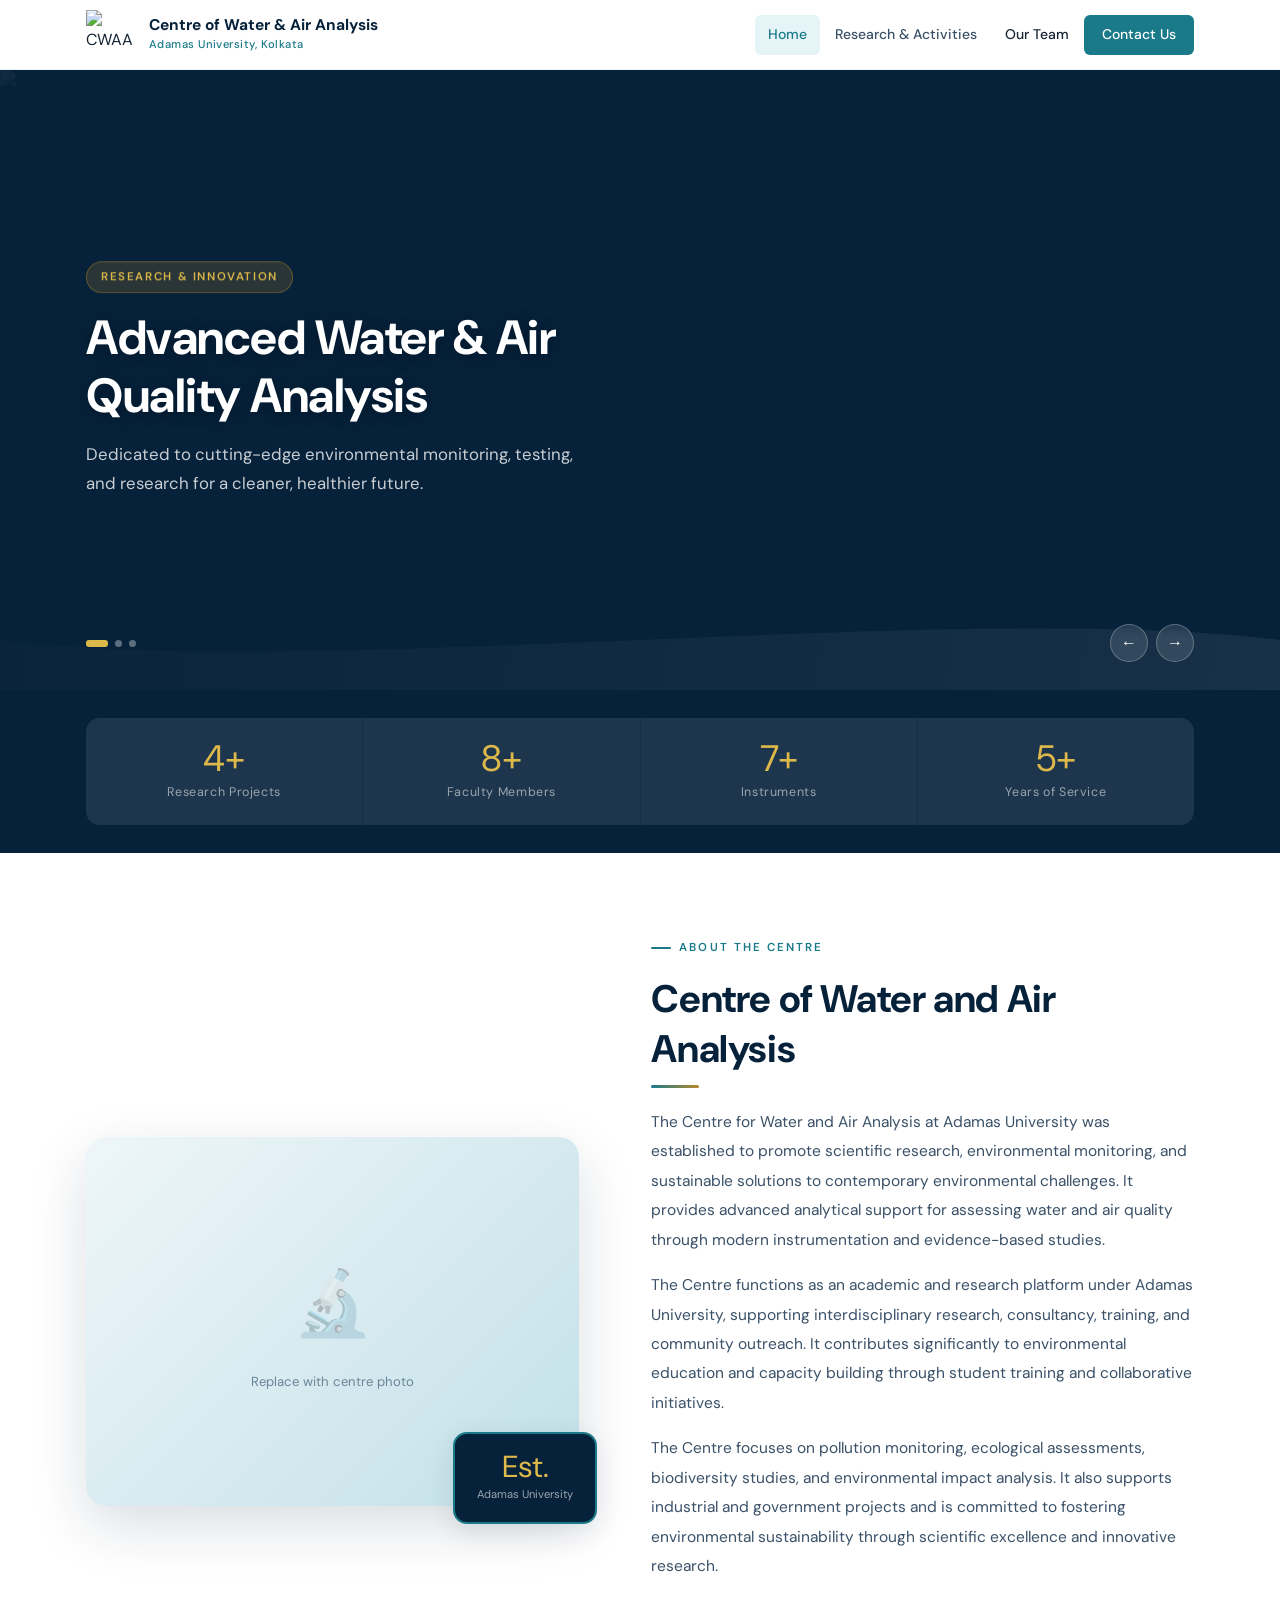
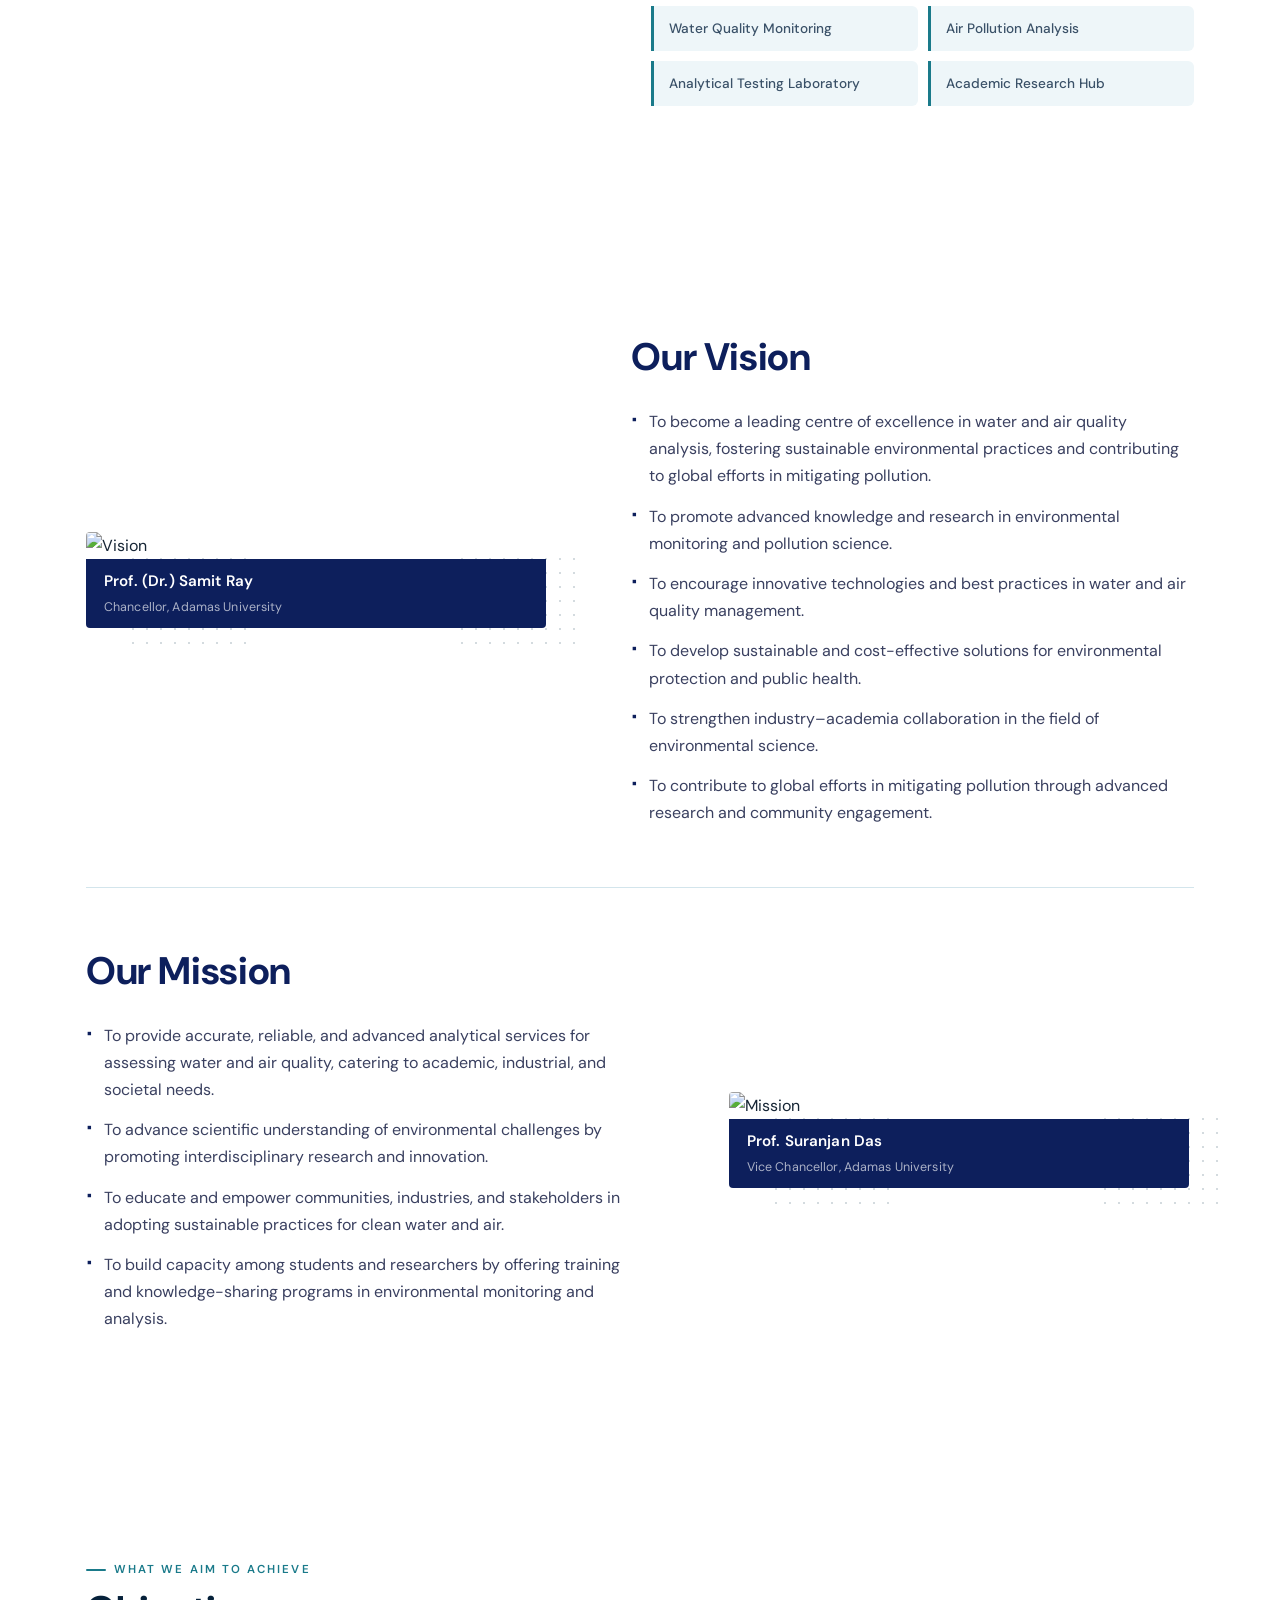
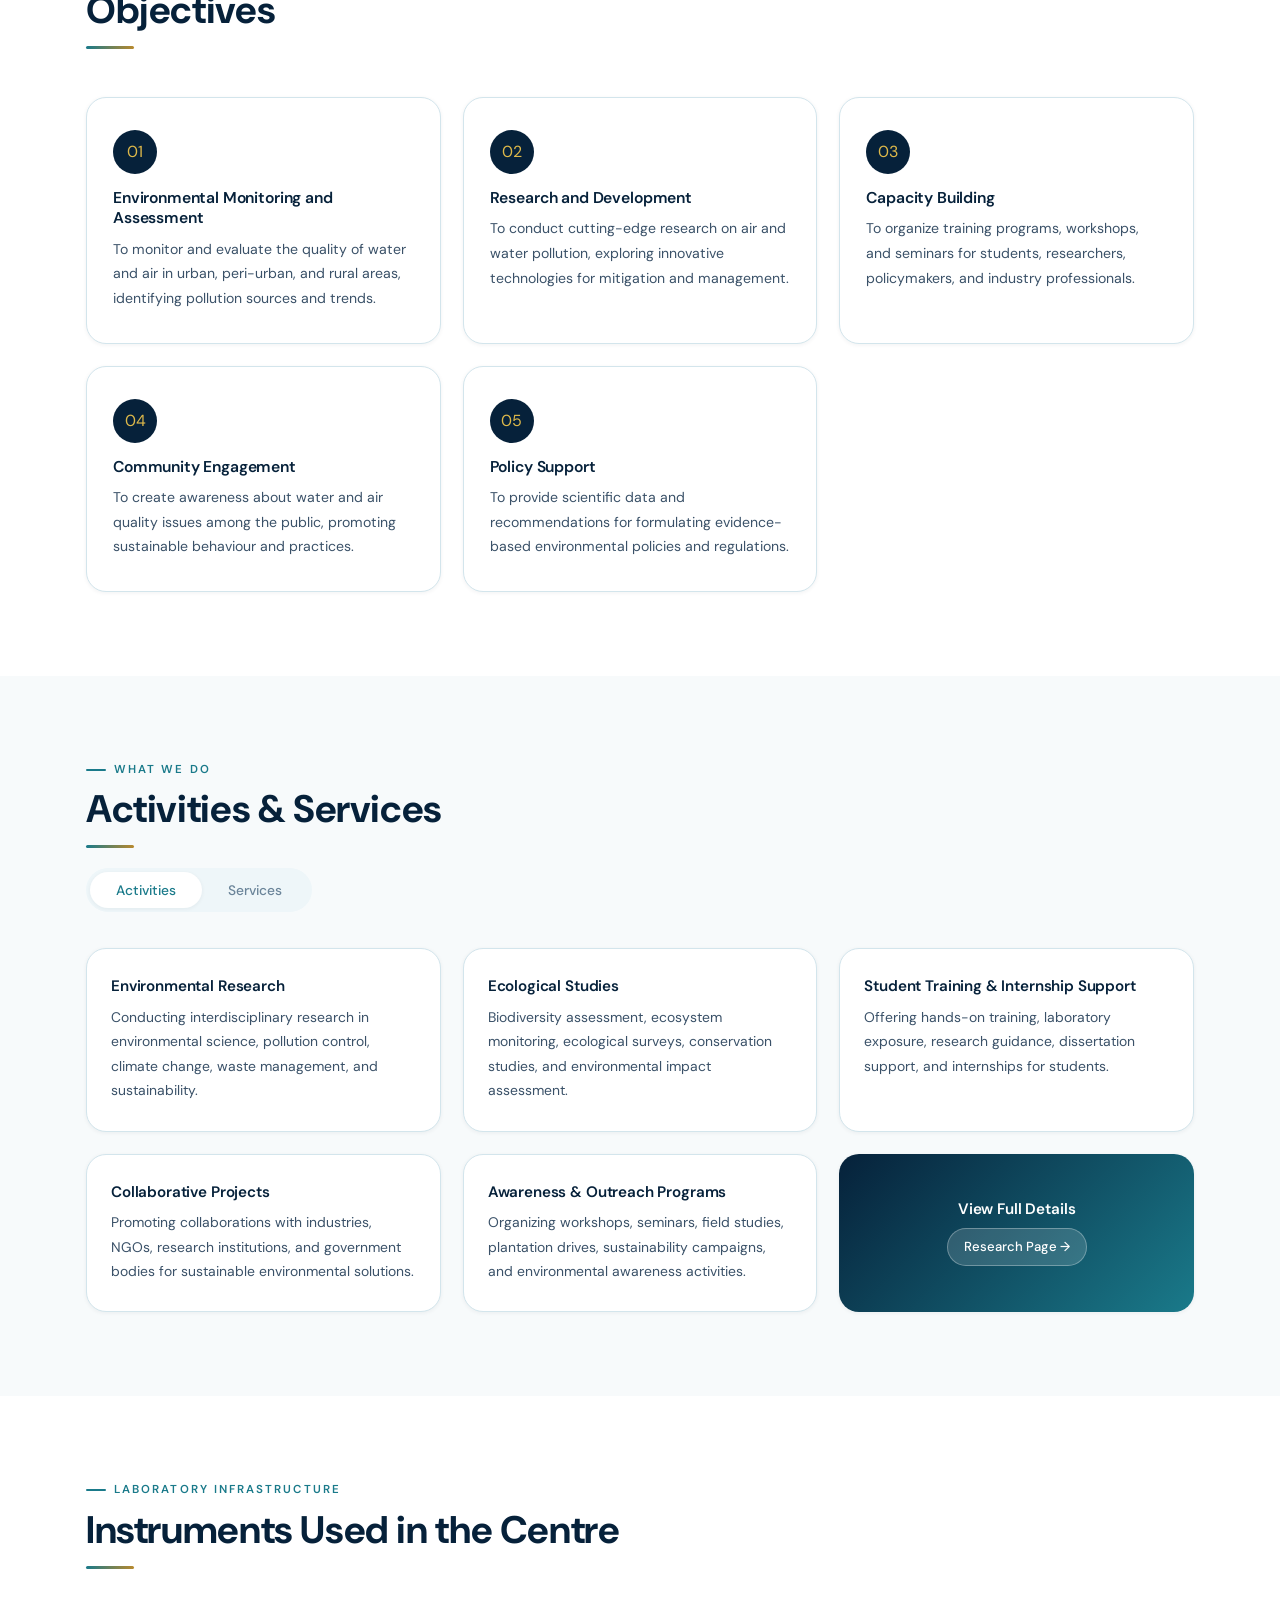
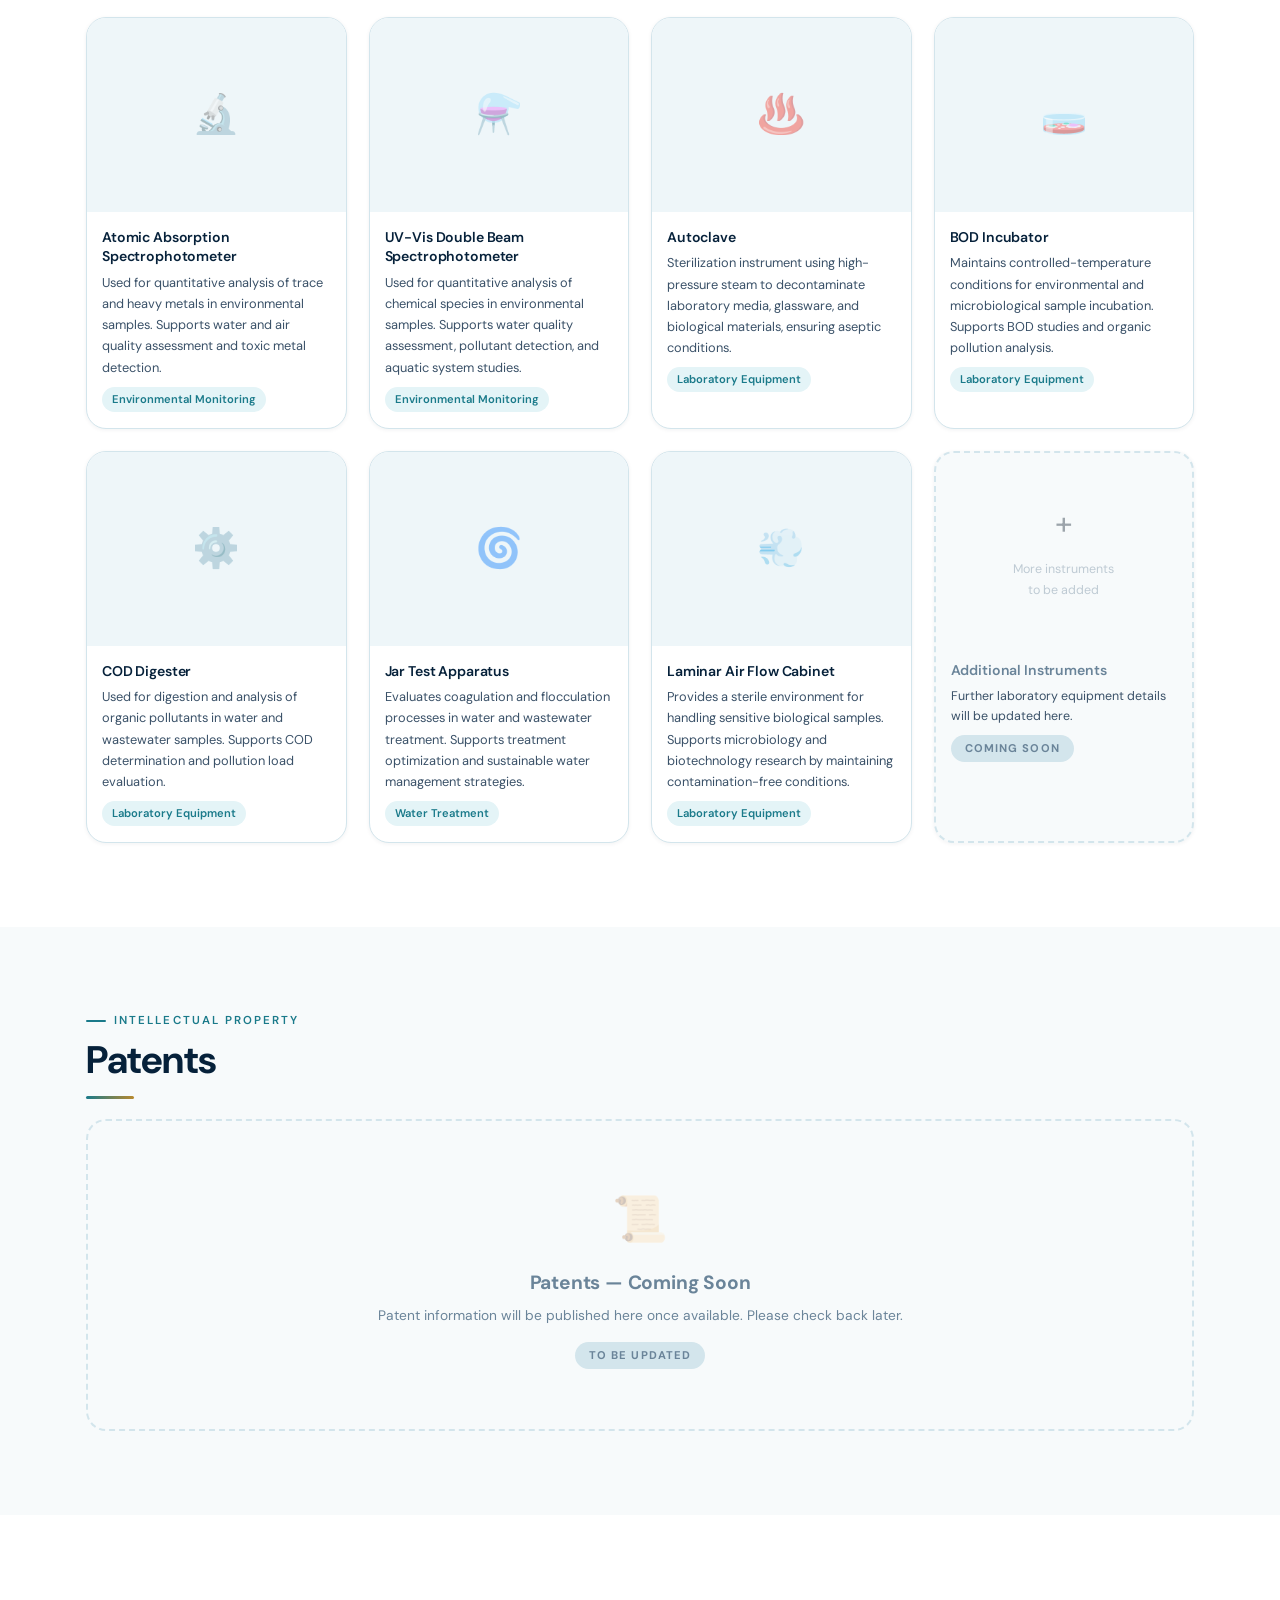
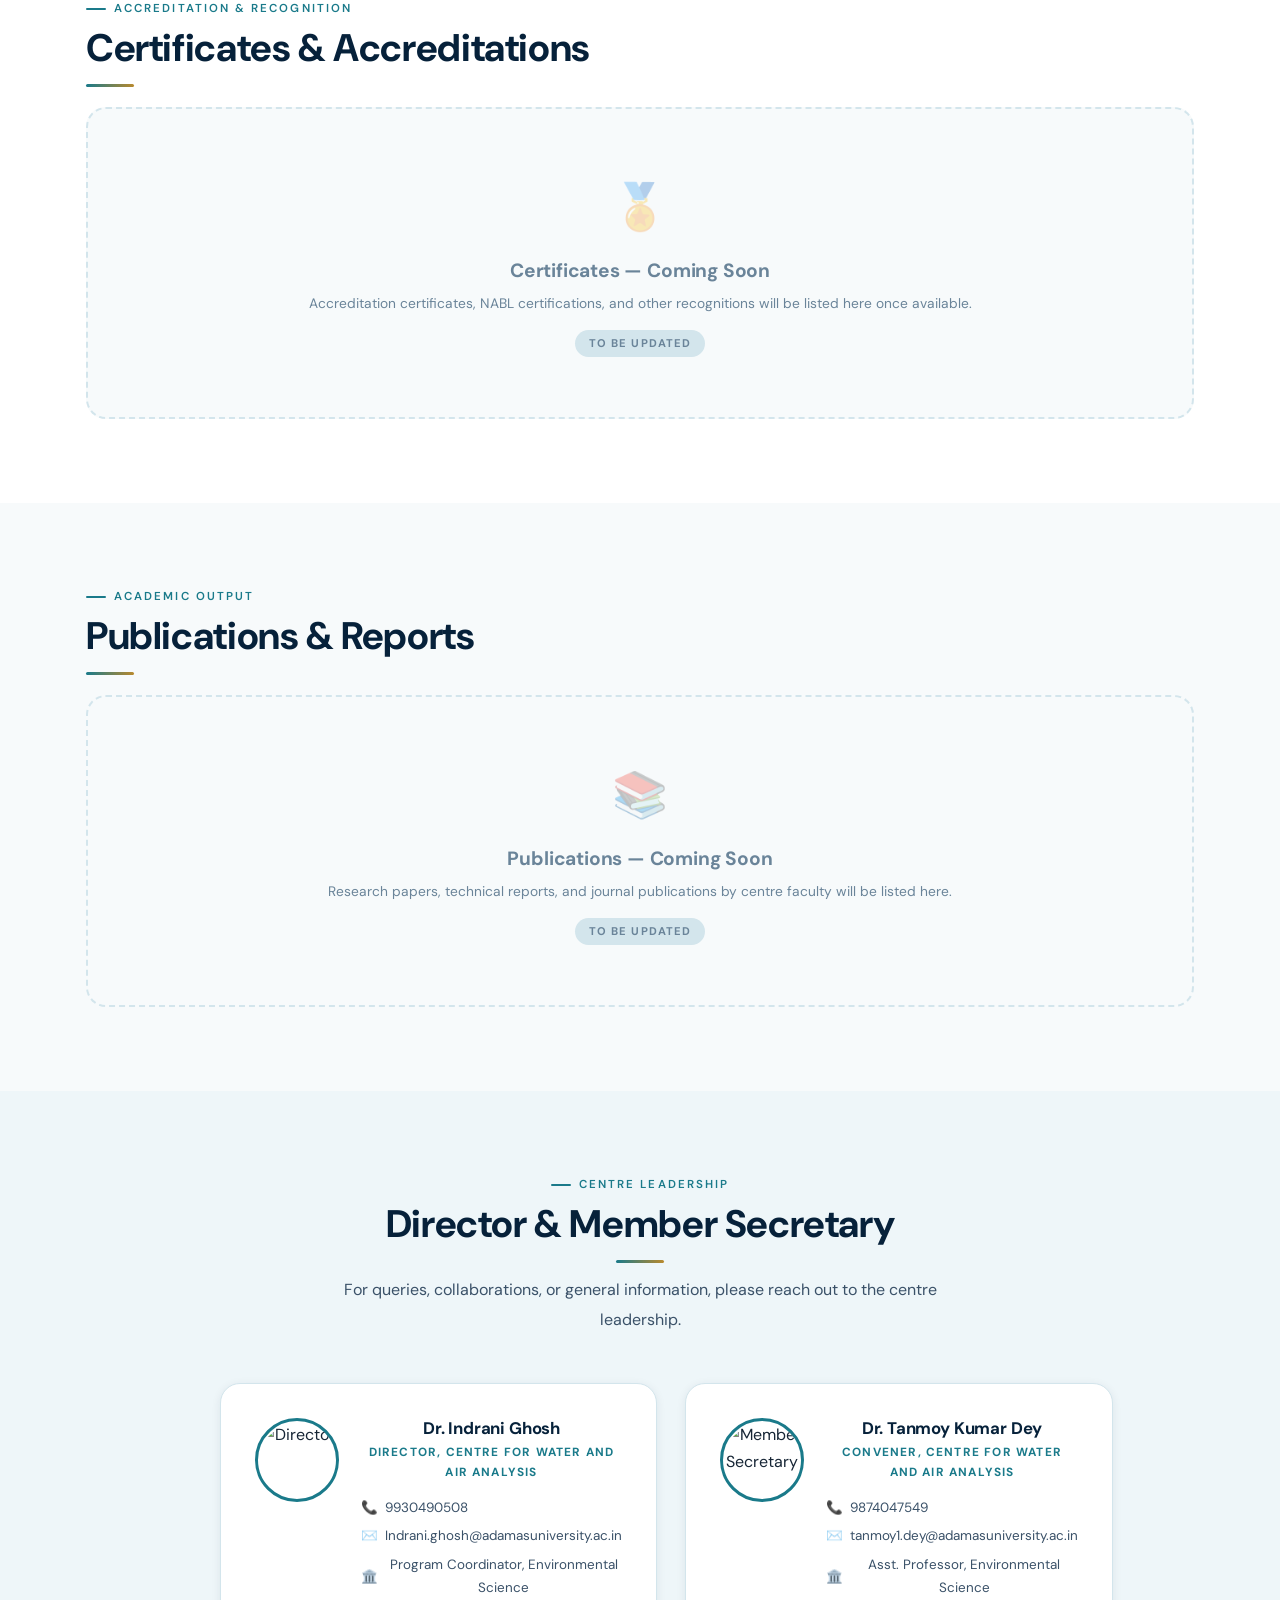
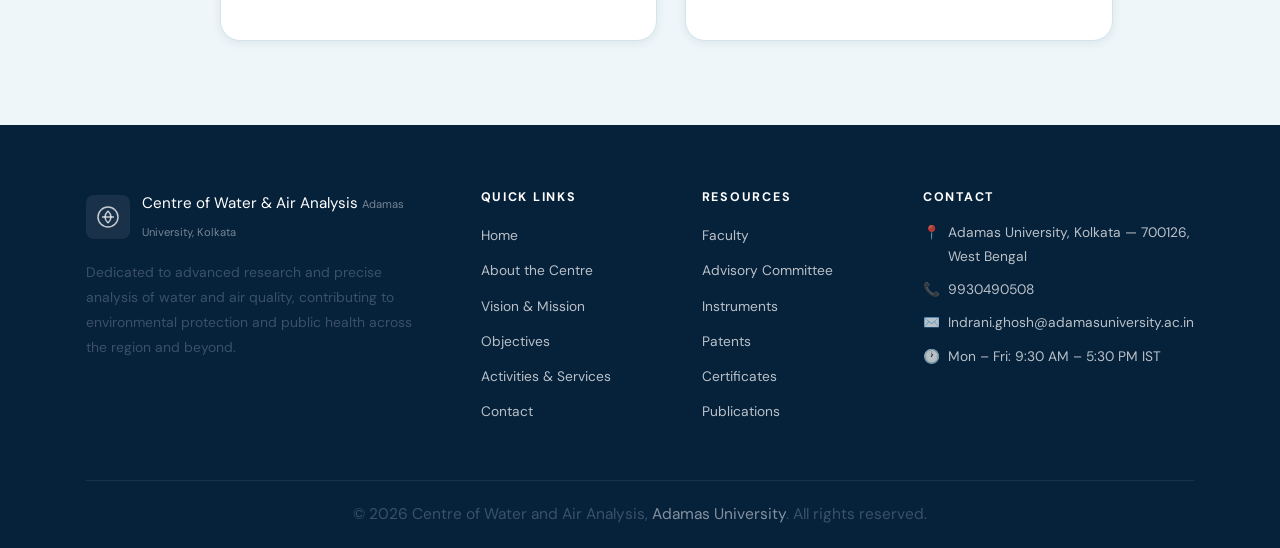
==== commit db770d07: "Font changed" ====
--- a/index.html
+++ b/index.html
@@ -31,17 +31,9 @@
   <div class="container">
     <nav class="nav-inner">
       <a href="index.html" class="nav-brand">
-        <!-- Replace with: <img src="images/logo.png" alt="CWAA" /> -->
-        <div class="nav-brand-icon">
-          <svg width="28" height="28" viewBox="0 0 24 24" fill="none" stroke="white" stroke-width="1.5">
-            <path d="M12 2C6.48 2 2 6.48 2 12s4.48 10 10 10 10-4.48 10-10S17.52 2 12 2z"/>
-            <path d="M12 6c-2 2-3 4-3 6s1 4 3 6"/>
-            <path d="M12 6c2 2 3 4 3 6s-1 4-3 6"/>
-            <path d="M6 12h12"/>
-          </svg>
-        </div>
+        <img src="https://waterair.auaicoe.in/wp-content/uploads/2026/06/Logo-e1781167754510.png" alt="CWAA" />
         <div class="brand-text">
-          <span class="brand-name">Centre of Water &amp; Air Analysis</span>
+          <span class="brand-name"><strong>Centre of Water &amp; Air Analysis</strong></span>
           <span class="brand-sub">Adamas University, Kolkata</span>
         </div>
       </a>
@@ -70,7 +62,7 @@
       <div class="slide-content">
         <div class="container">
           <span class="slide-tag">Research &amp; Innovation</span>
-          <h2>Advanced Water &amp; Air<br />Quality Analysis</h2>
+          <h2><strong>Advanced Water &amp; Air<br />Quality Analysis</strong></h2>
           <p>Dedicated to cutting-edge environmental monitoring, testing, and research for a cleaner, healthier future.</p>
         </div>
       </div>
@@ -82,7 +74,7 @@
       <div class="slide-content">
         <div class="container">
           <span class="slide-tag">State-of-the-Art Facilities</span>
-          <h2>Precision Instruments for<br />Environmental Testing</h2>
+          <h2><strong>Precision Instruments for<br />Environmental Testing</strong></h2>
           <p>Equipped with modern analytical instruments for comprehensive water chemistry, microbiology, and air pollutant assessment.</p>
         </div>
       </div>
@@ -94,7 +86,7 @@
       <div class="slide-content">
         <div class="container">
           <span class="slide-tag">Academic Excellence</span>
-          <h2>Shaping Future Environmental<br />Scientists &amp; Researchers</h2>
+          <h2><strong>Shaping Future Environmental<br />Scientists &amp; Researchers</strong></h2>
           <p>Fostering interdisciplinary collaboration between academia, industry, and government for sustainable environmental solutions.</p>
         </div>
       </div>
--- a/css/style.css
+++ b/css/style.css
@@ -30,7 +30,7 @@
   --radius:       6px;
   --radius-lg:    14px;
   --radius-xl:    20px;
-  --font-display: 'DM Serif Display', Georgia, serif;
+  --font-display: 'DM Sans', 'Inter', sans-serif;
   --font-body:    'DM Sans', 'Inter', sans-serif;
   --transition:   0.28s ease;
   --nav-h:        70px;
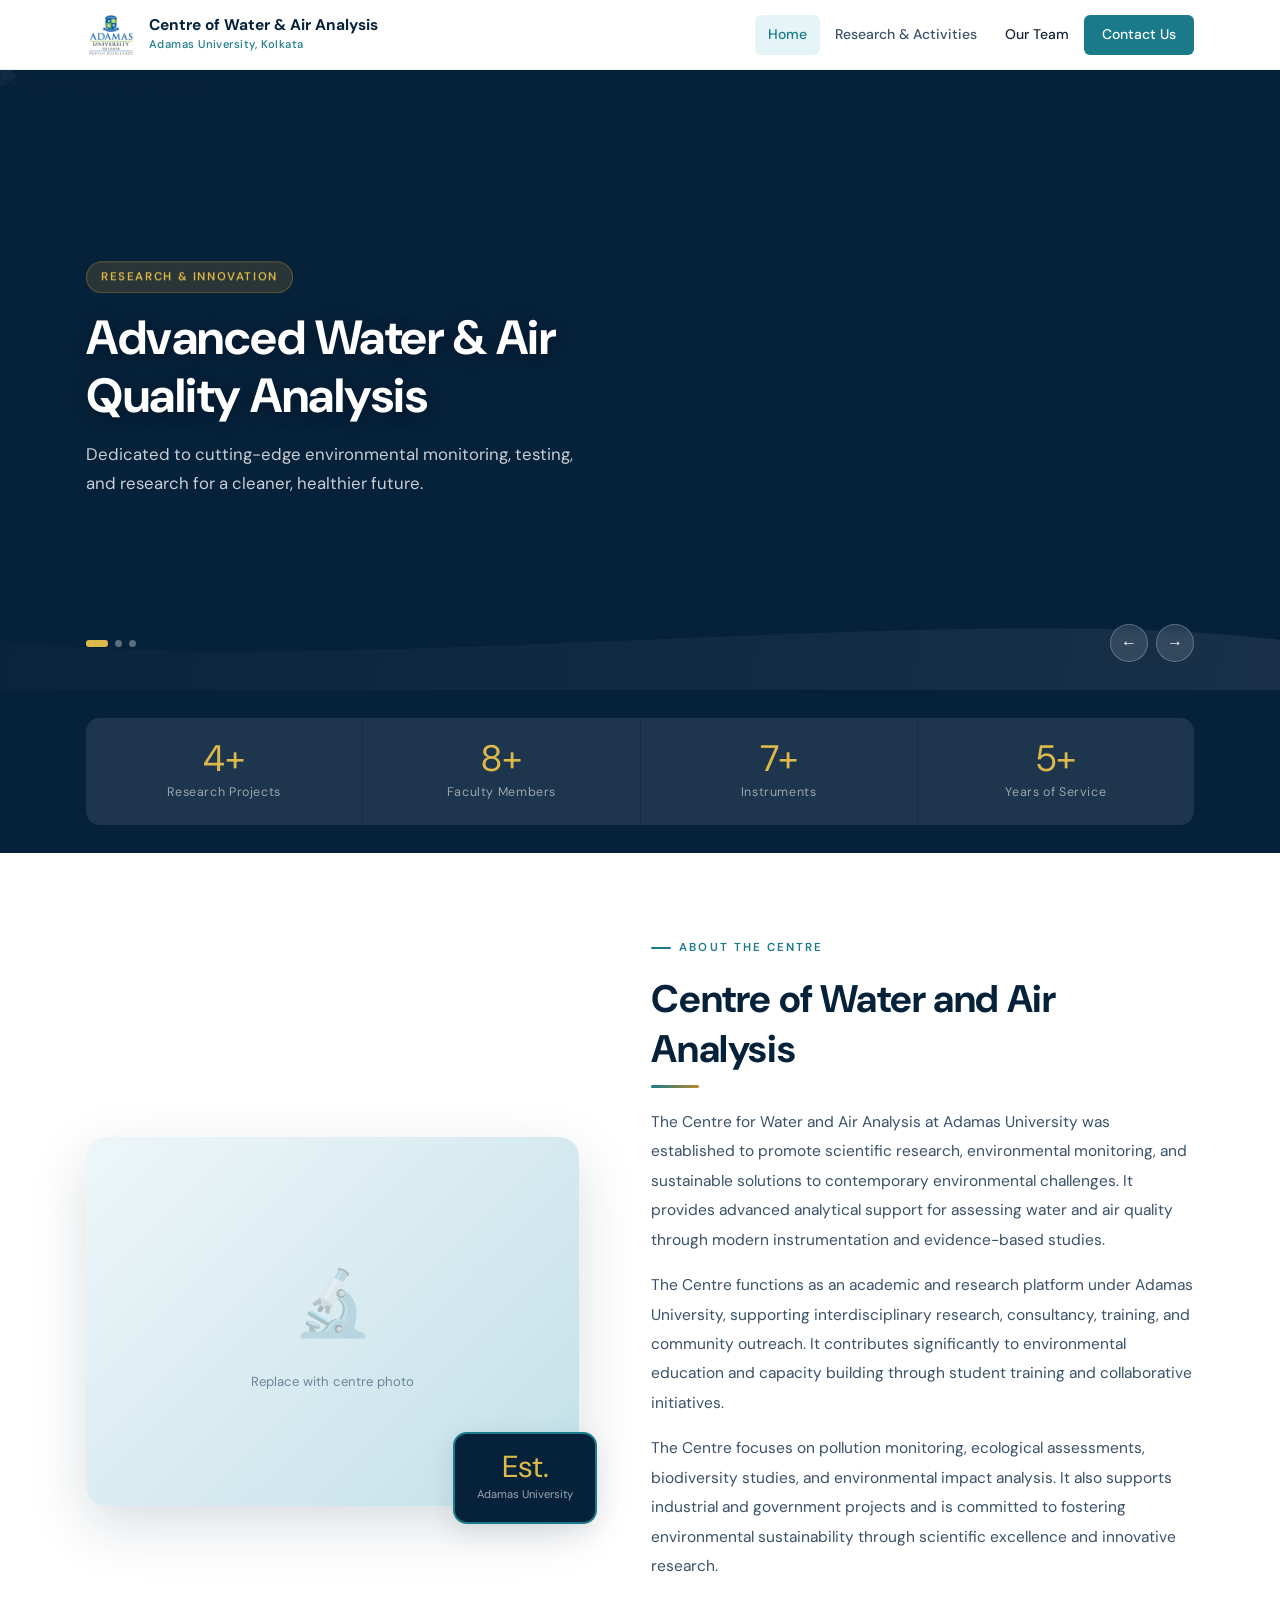
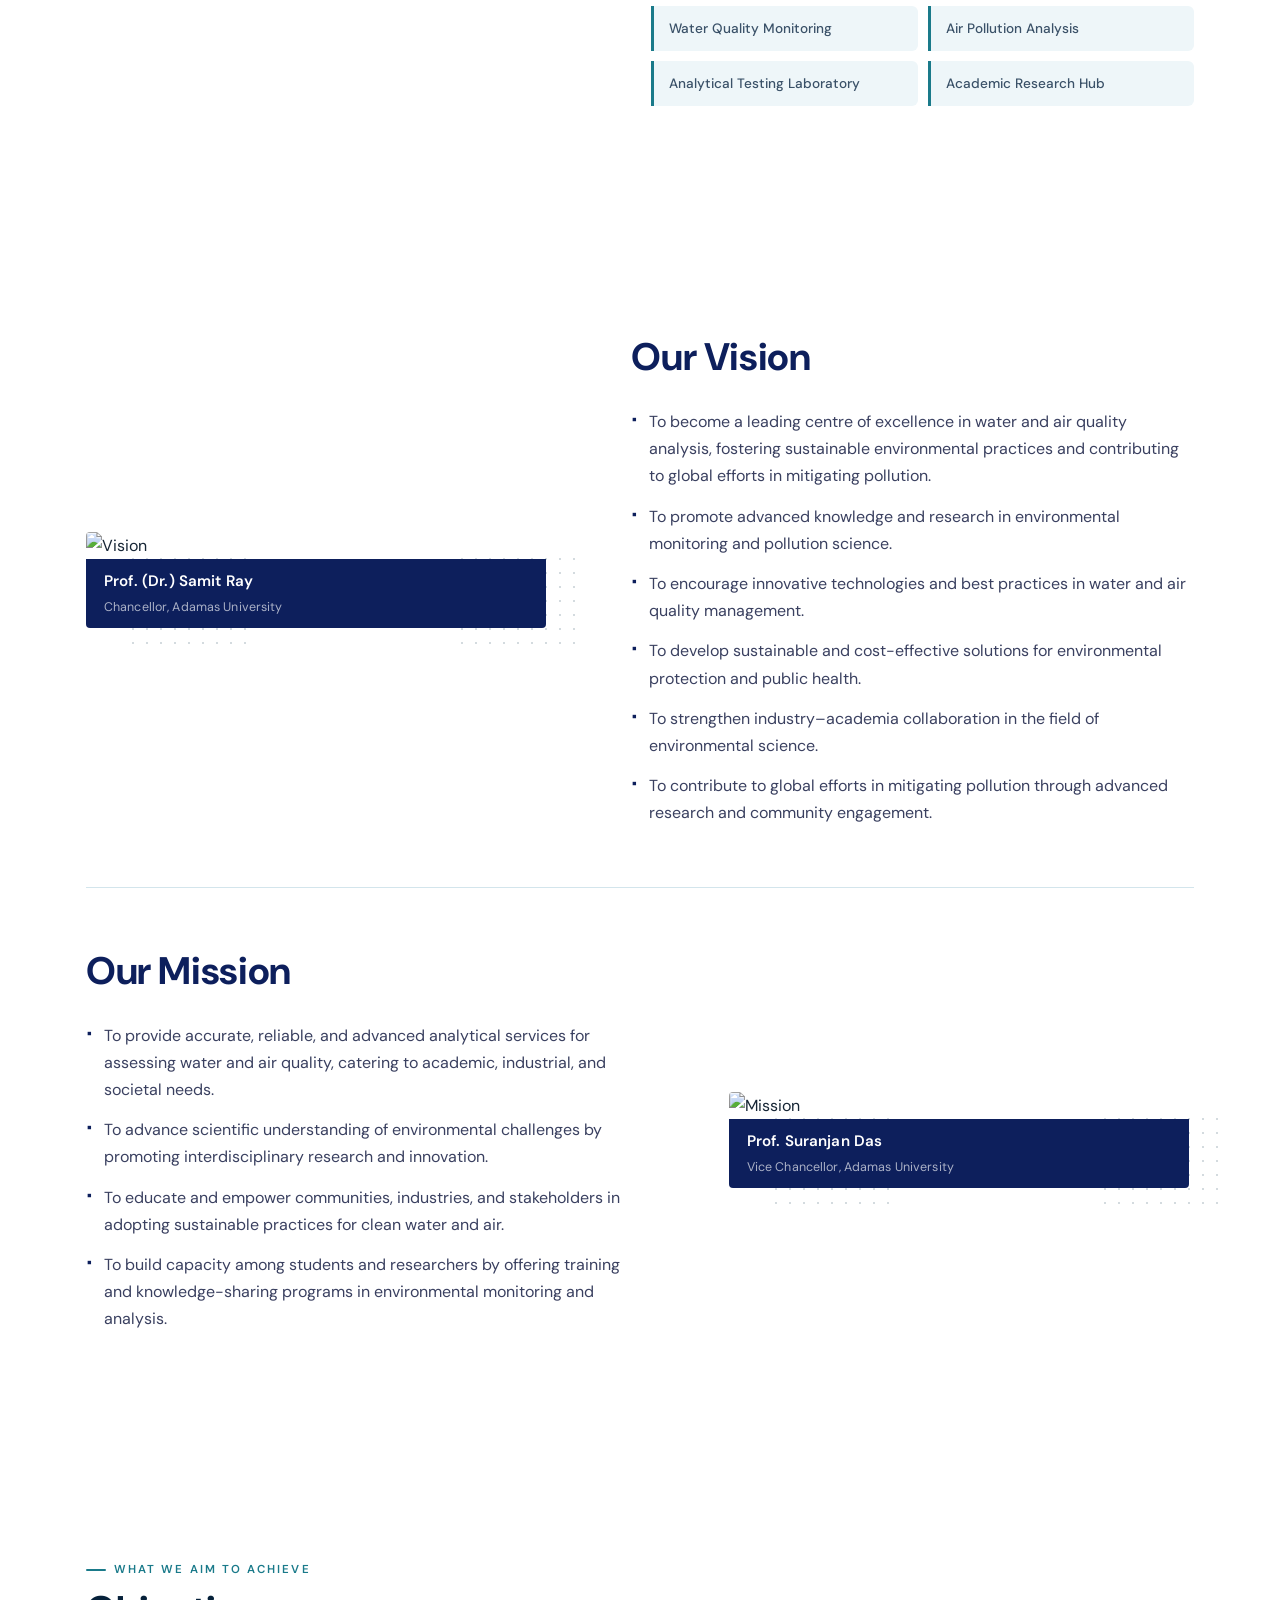
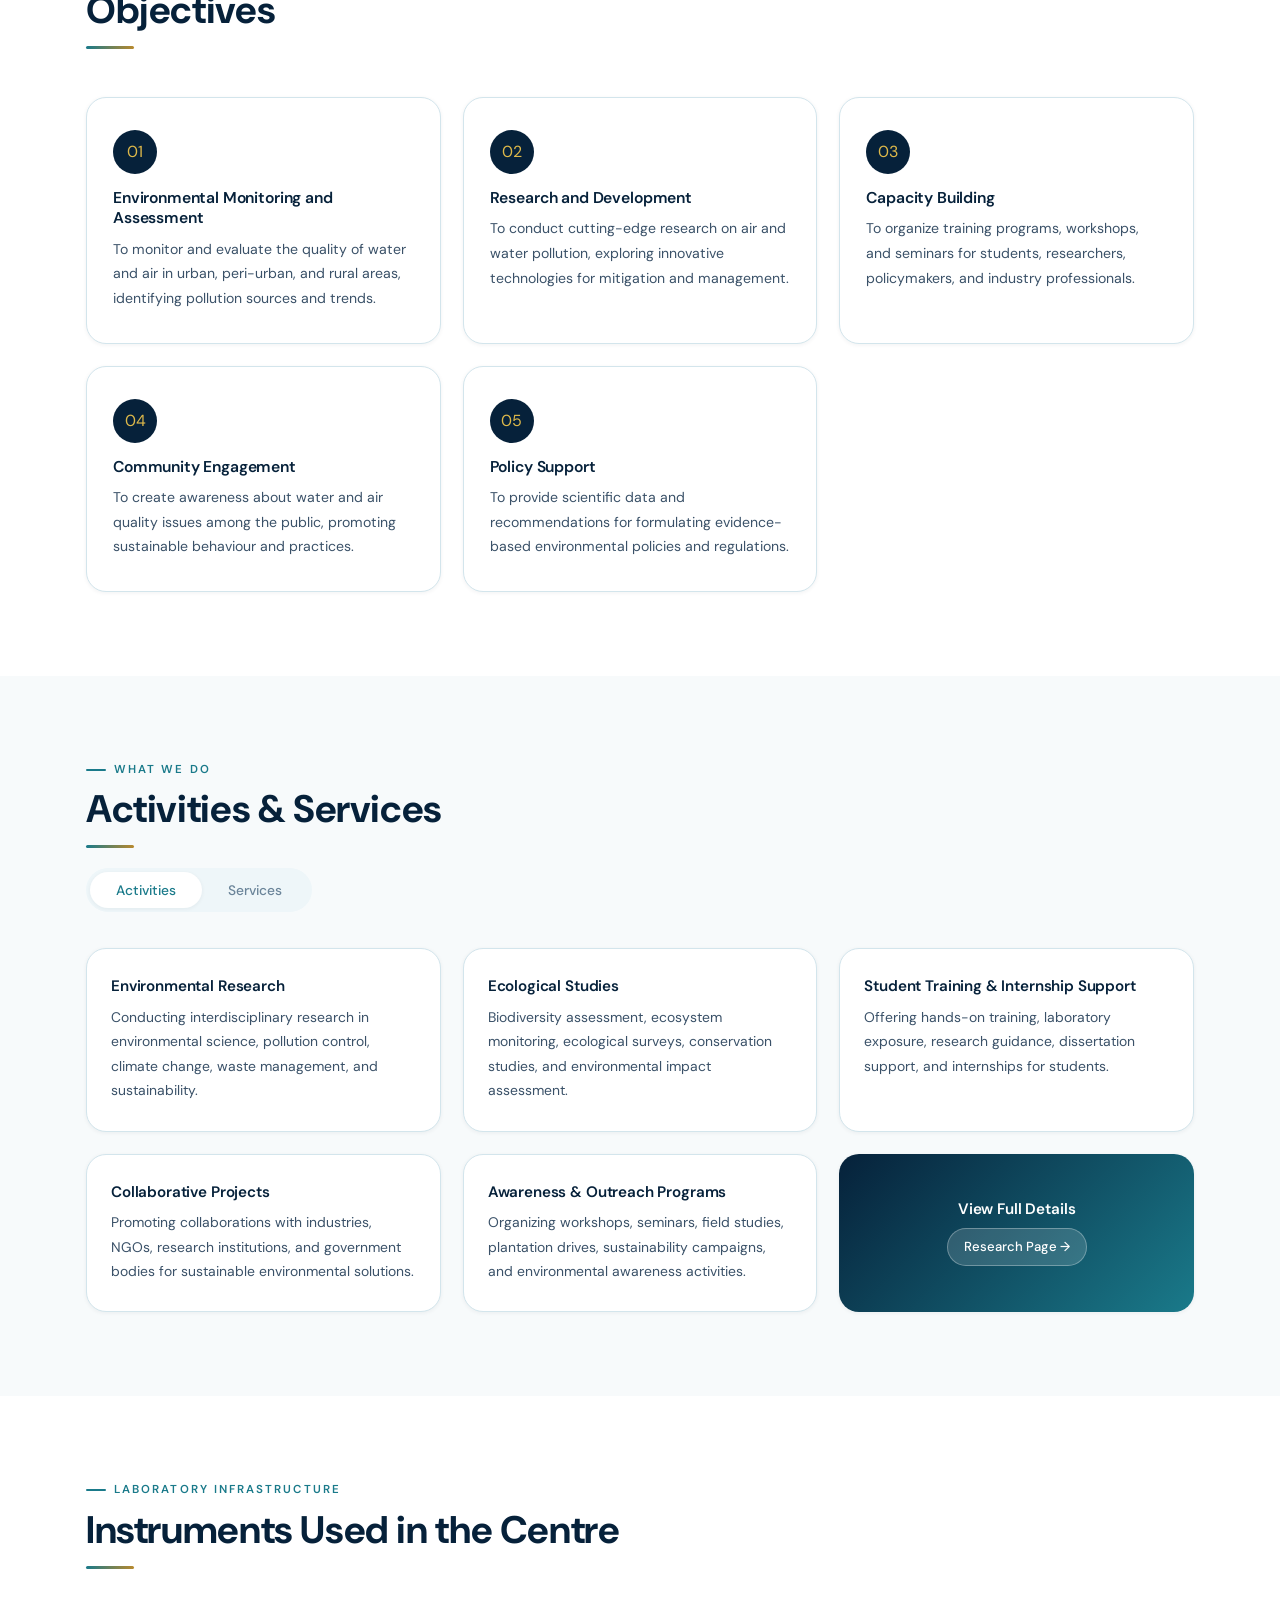
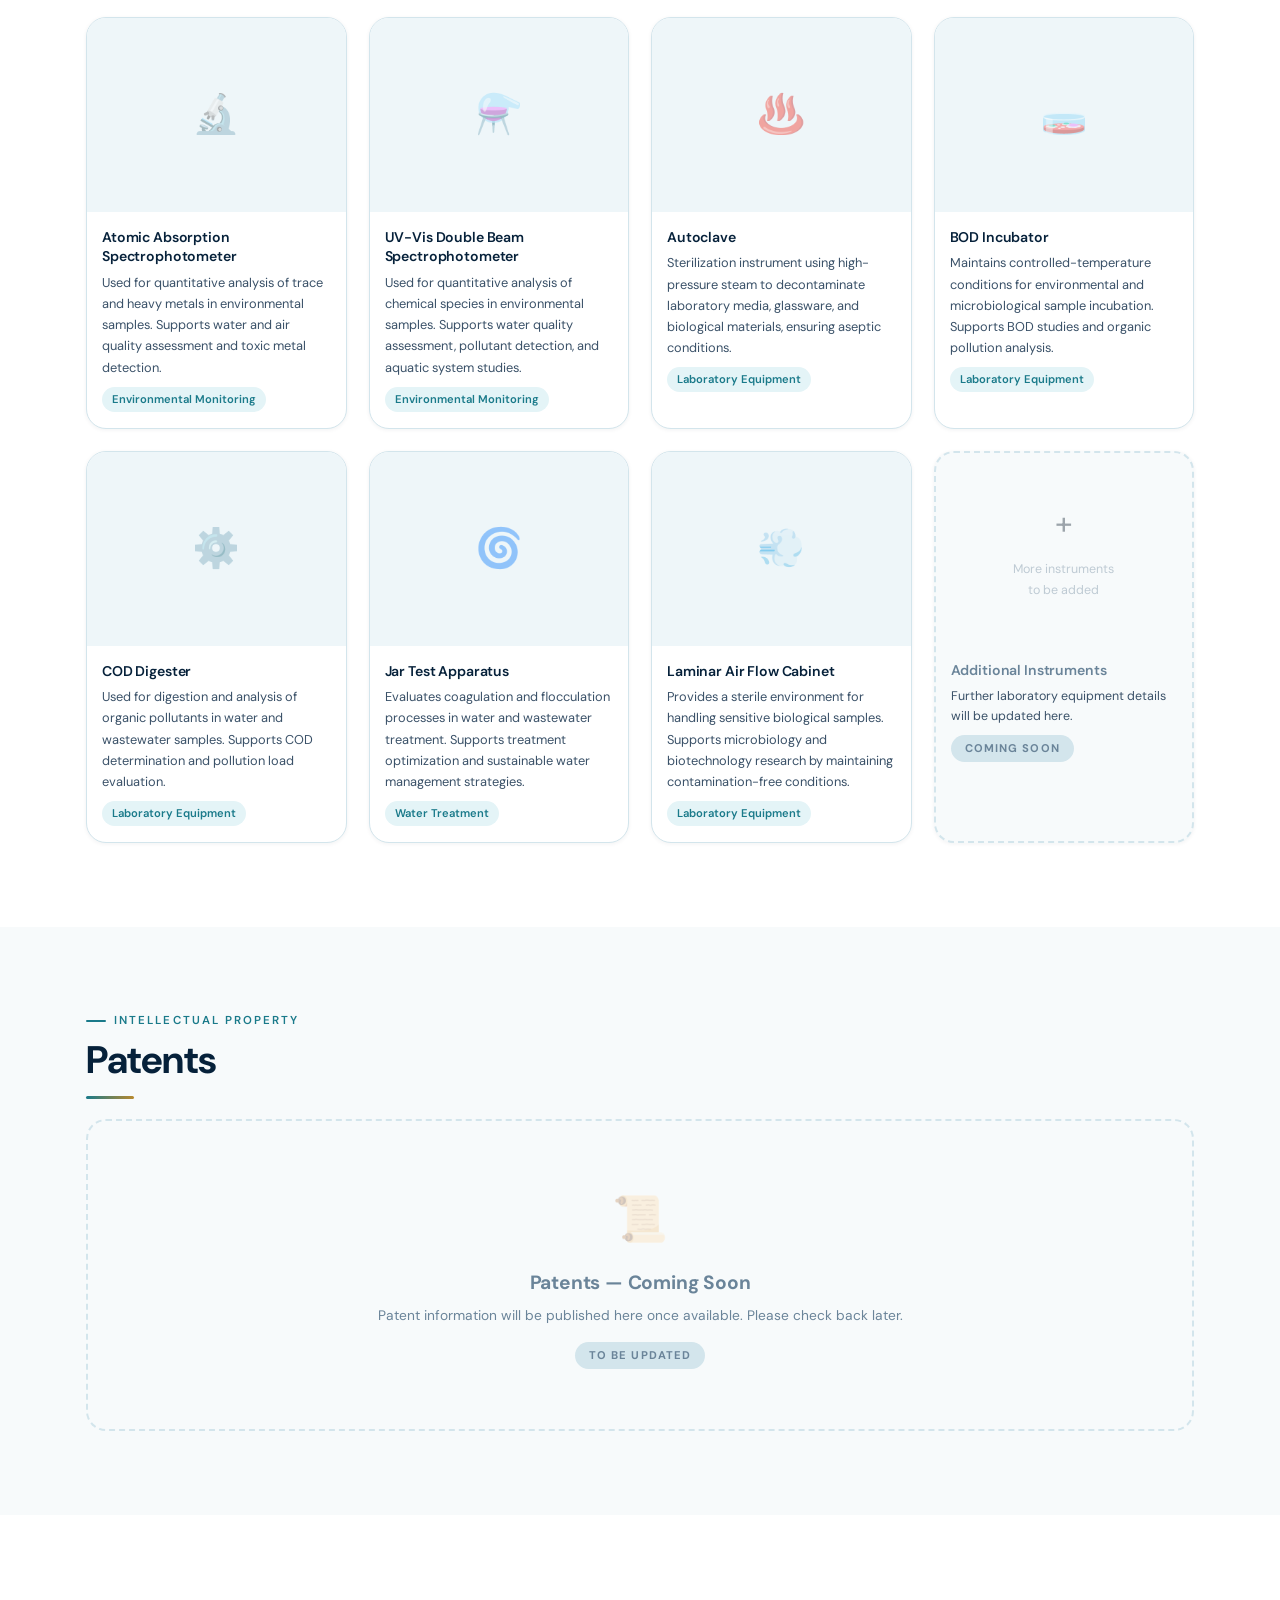
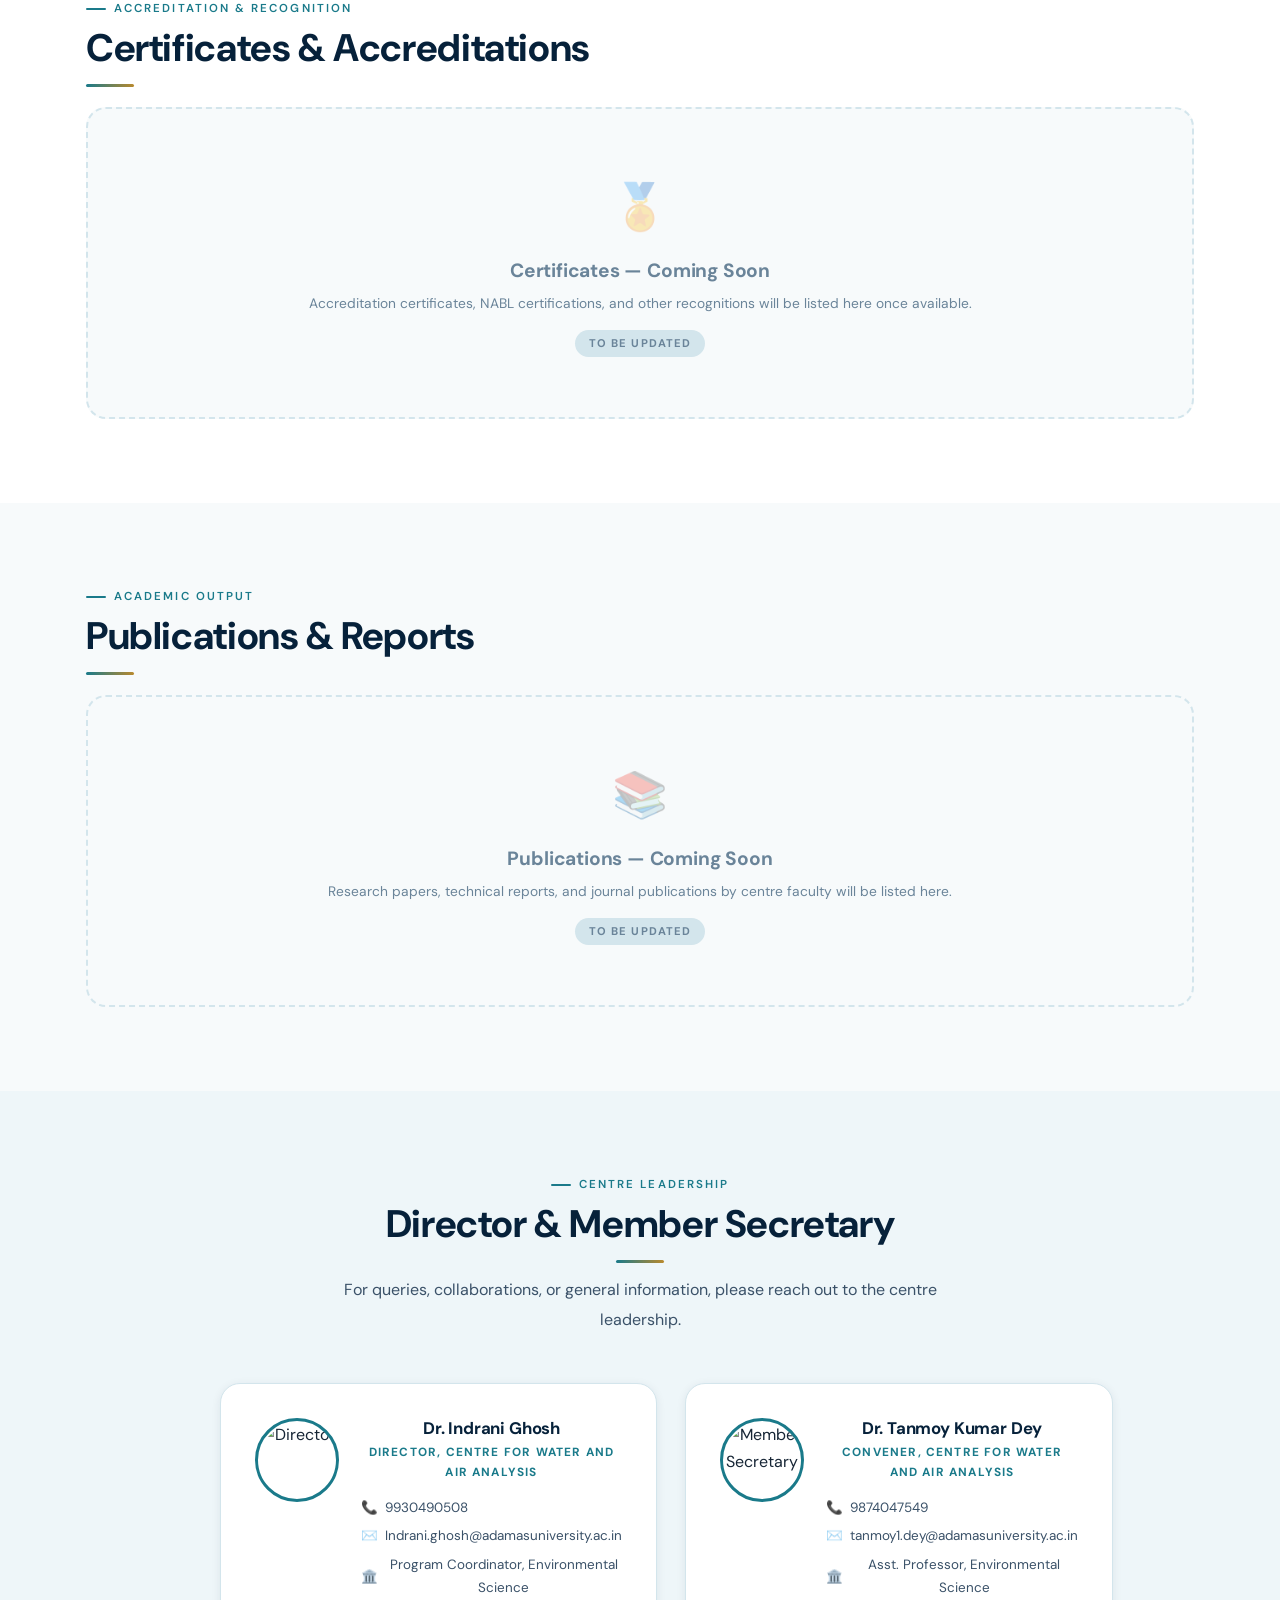
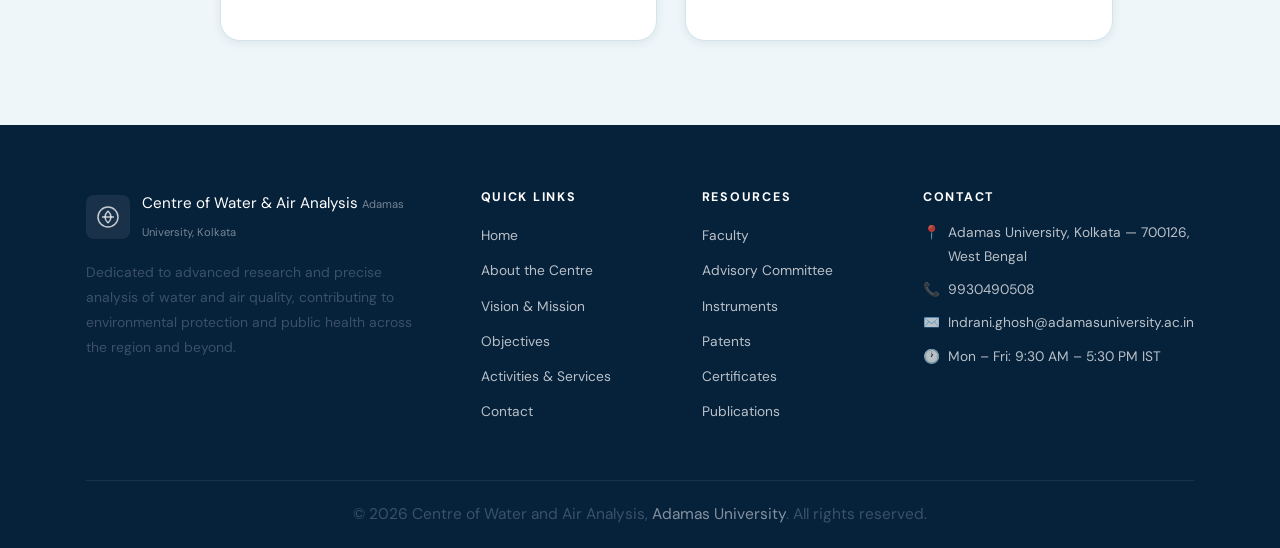
==== commit c5478c5c: "Photo fix" ====
--- a/index.html
+++ b/index.html
@@ -31,7 +31,7 @@
   <div class="container">
     <nav class="nav-inner">
       <a href="index.html" class="nav-brand">
-        <img src="https://waterair.auaicoe.in/wp-content/uploads/2026/06/Logo-e1781167754510.png" alt="CWAA" />
+        <img src="images/favicon.png" alt="CWAA" />
         <div class="brand-text">
           <span class="brand-name"><strong>Centre of Water &amp; Air Analysis</strong></span>
           <span class="brand-sub">Adamas University, Kolkata</span>
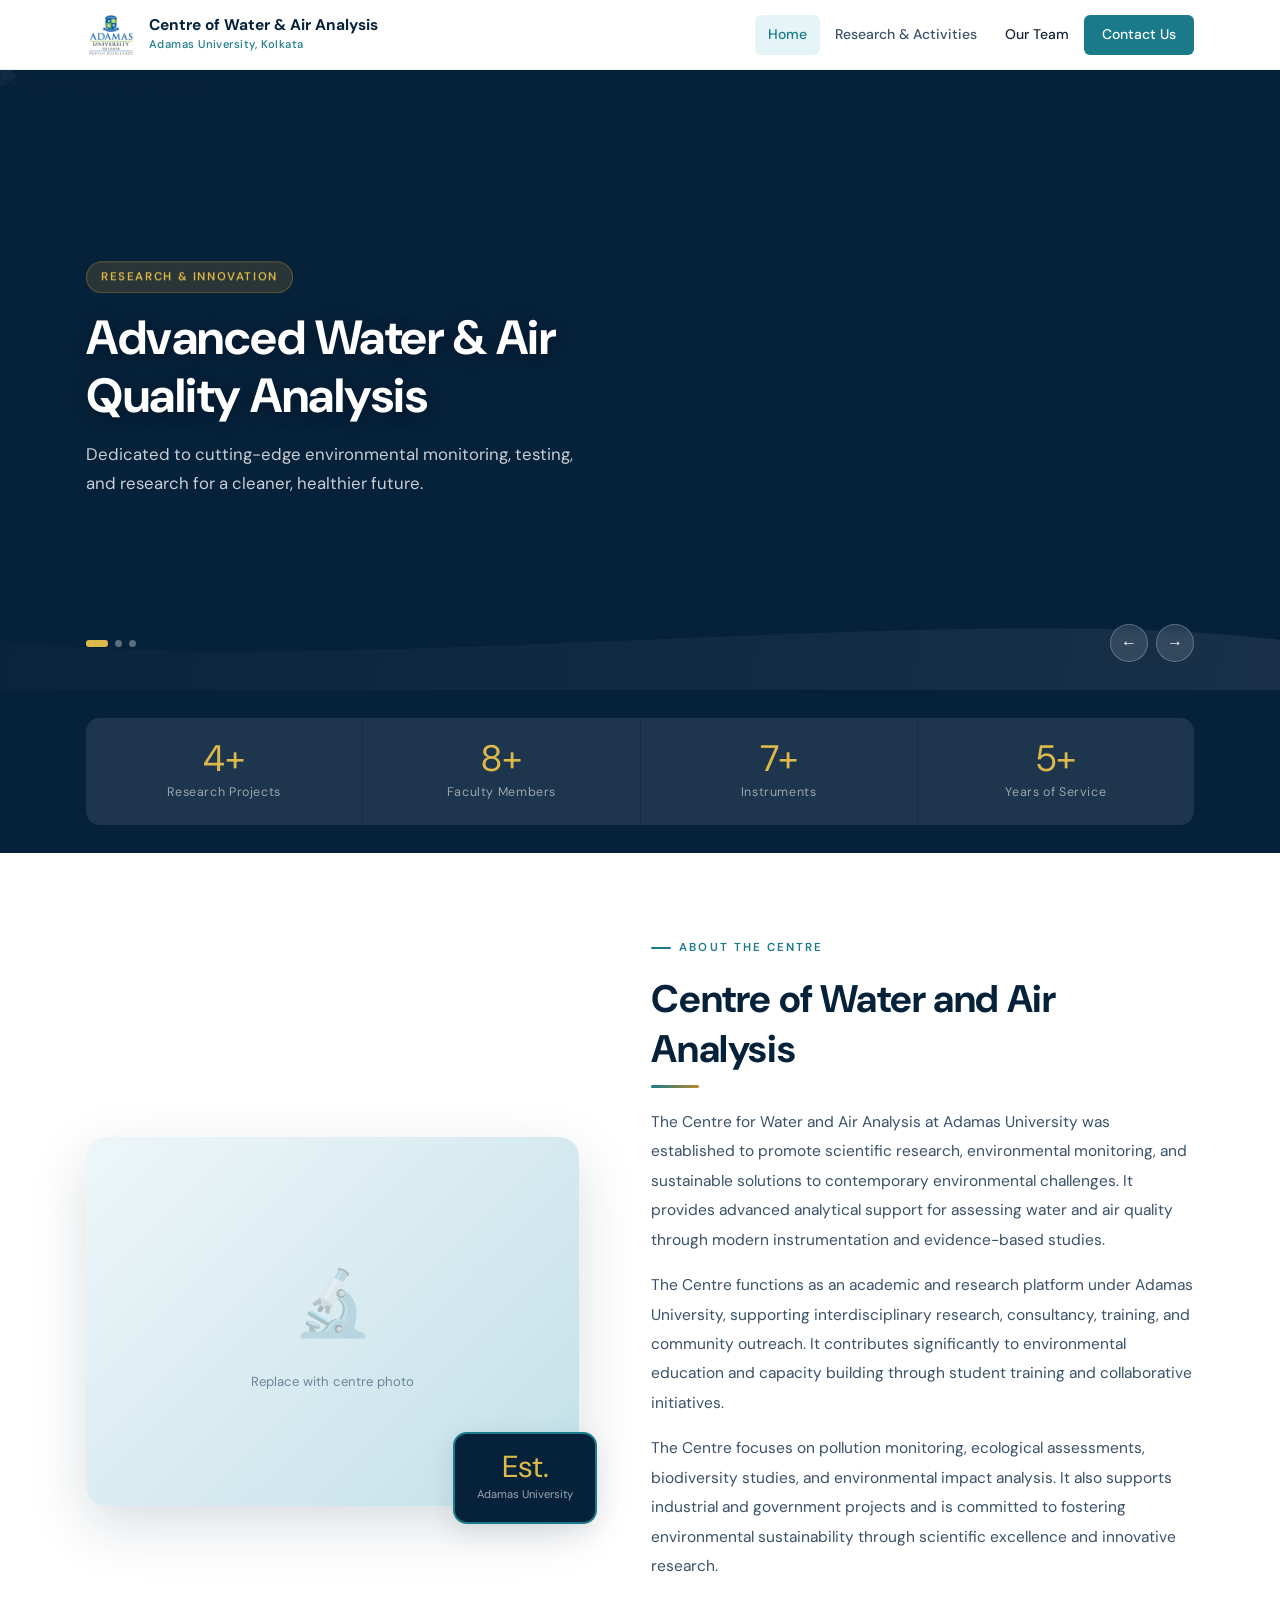
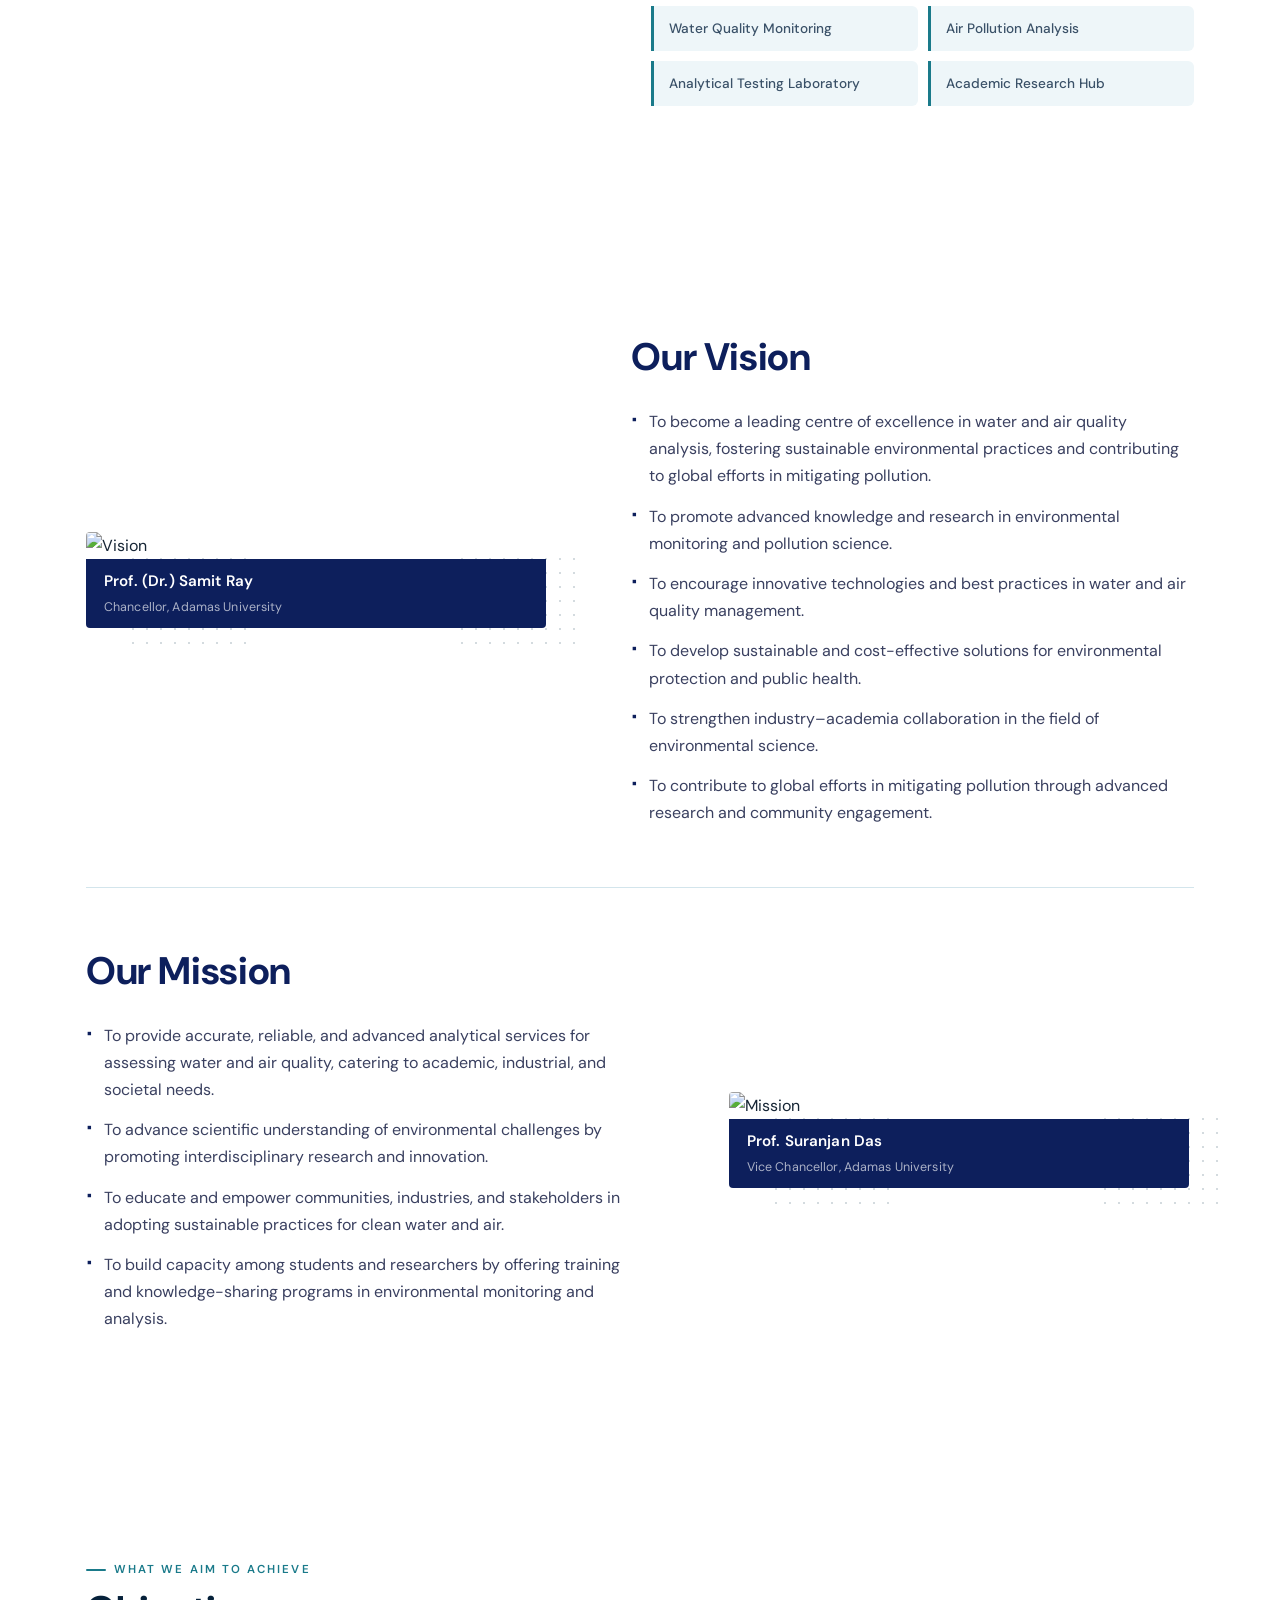
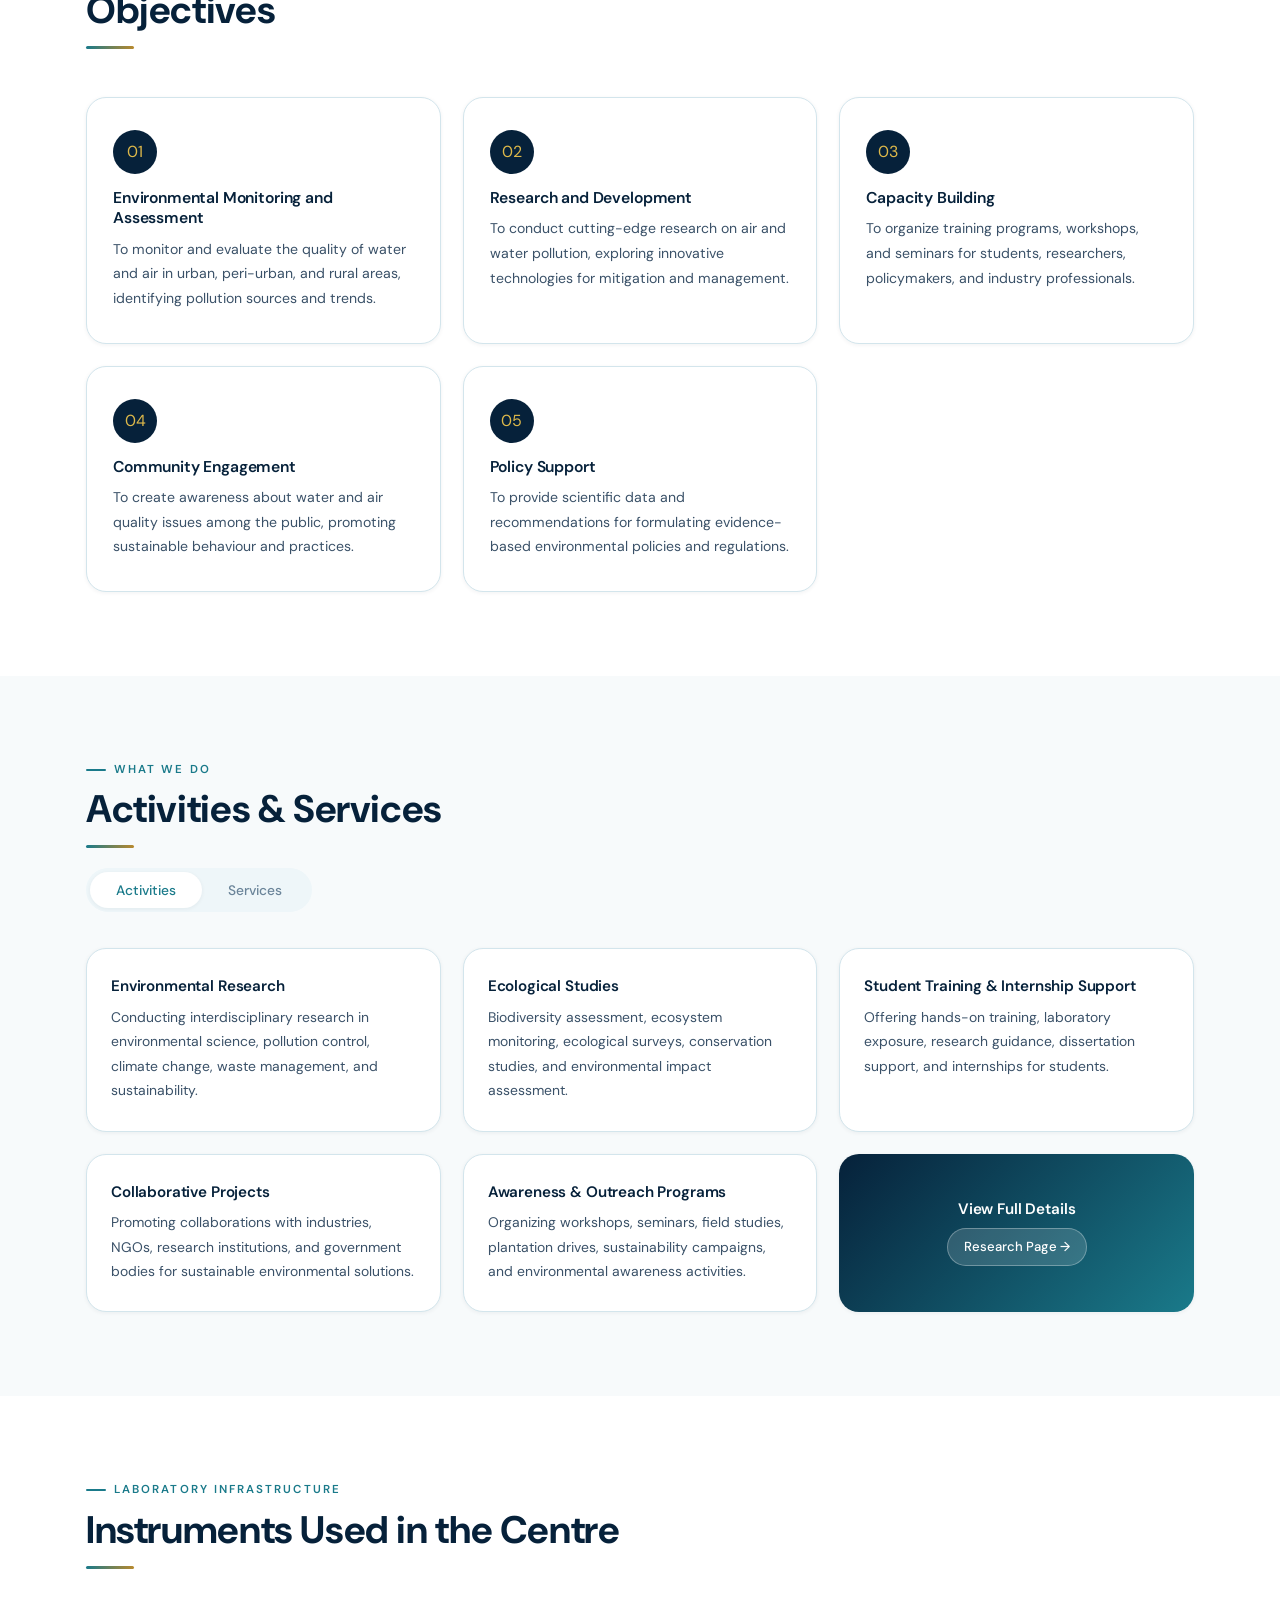
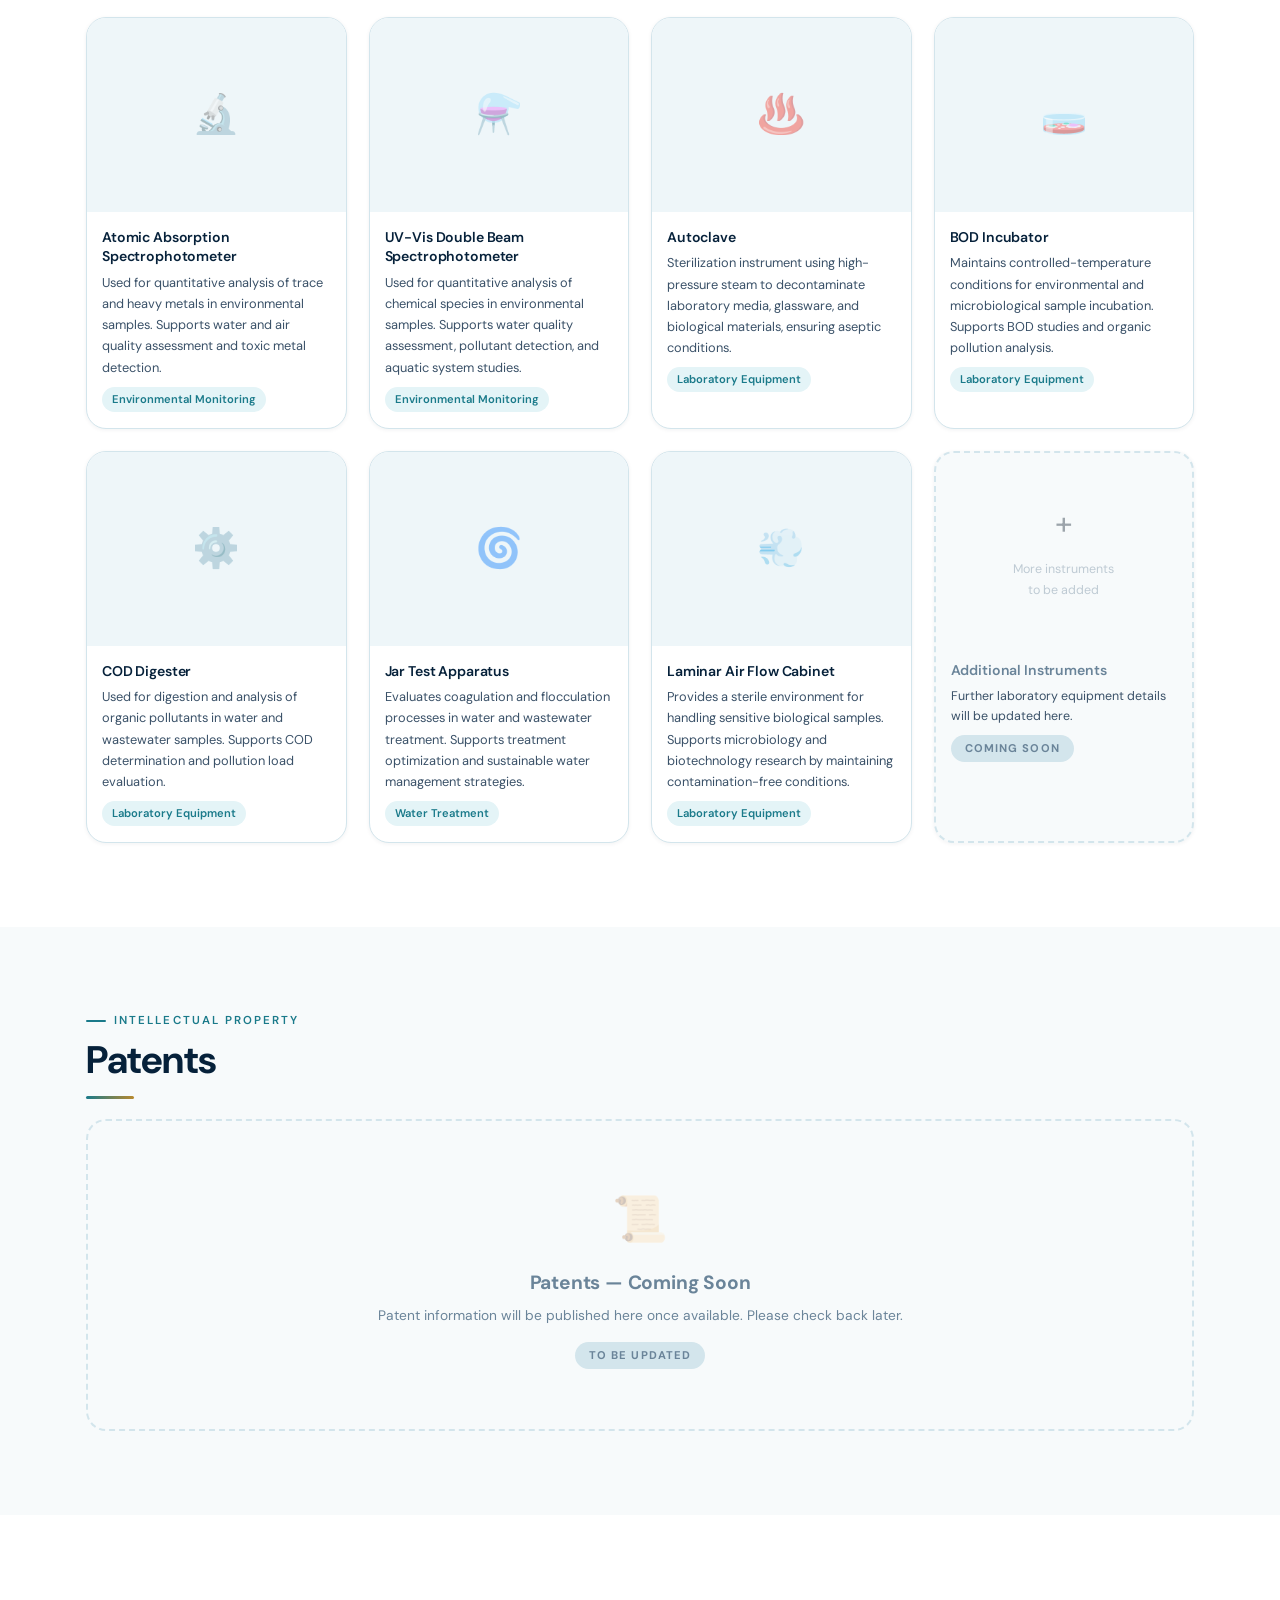
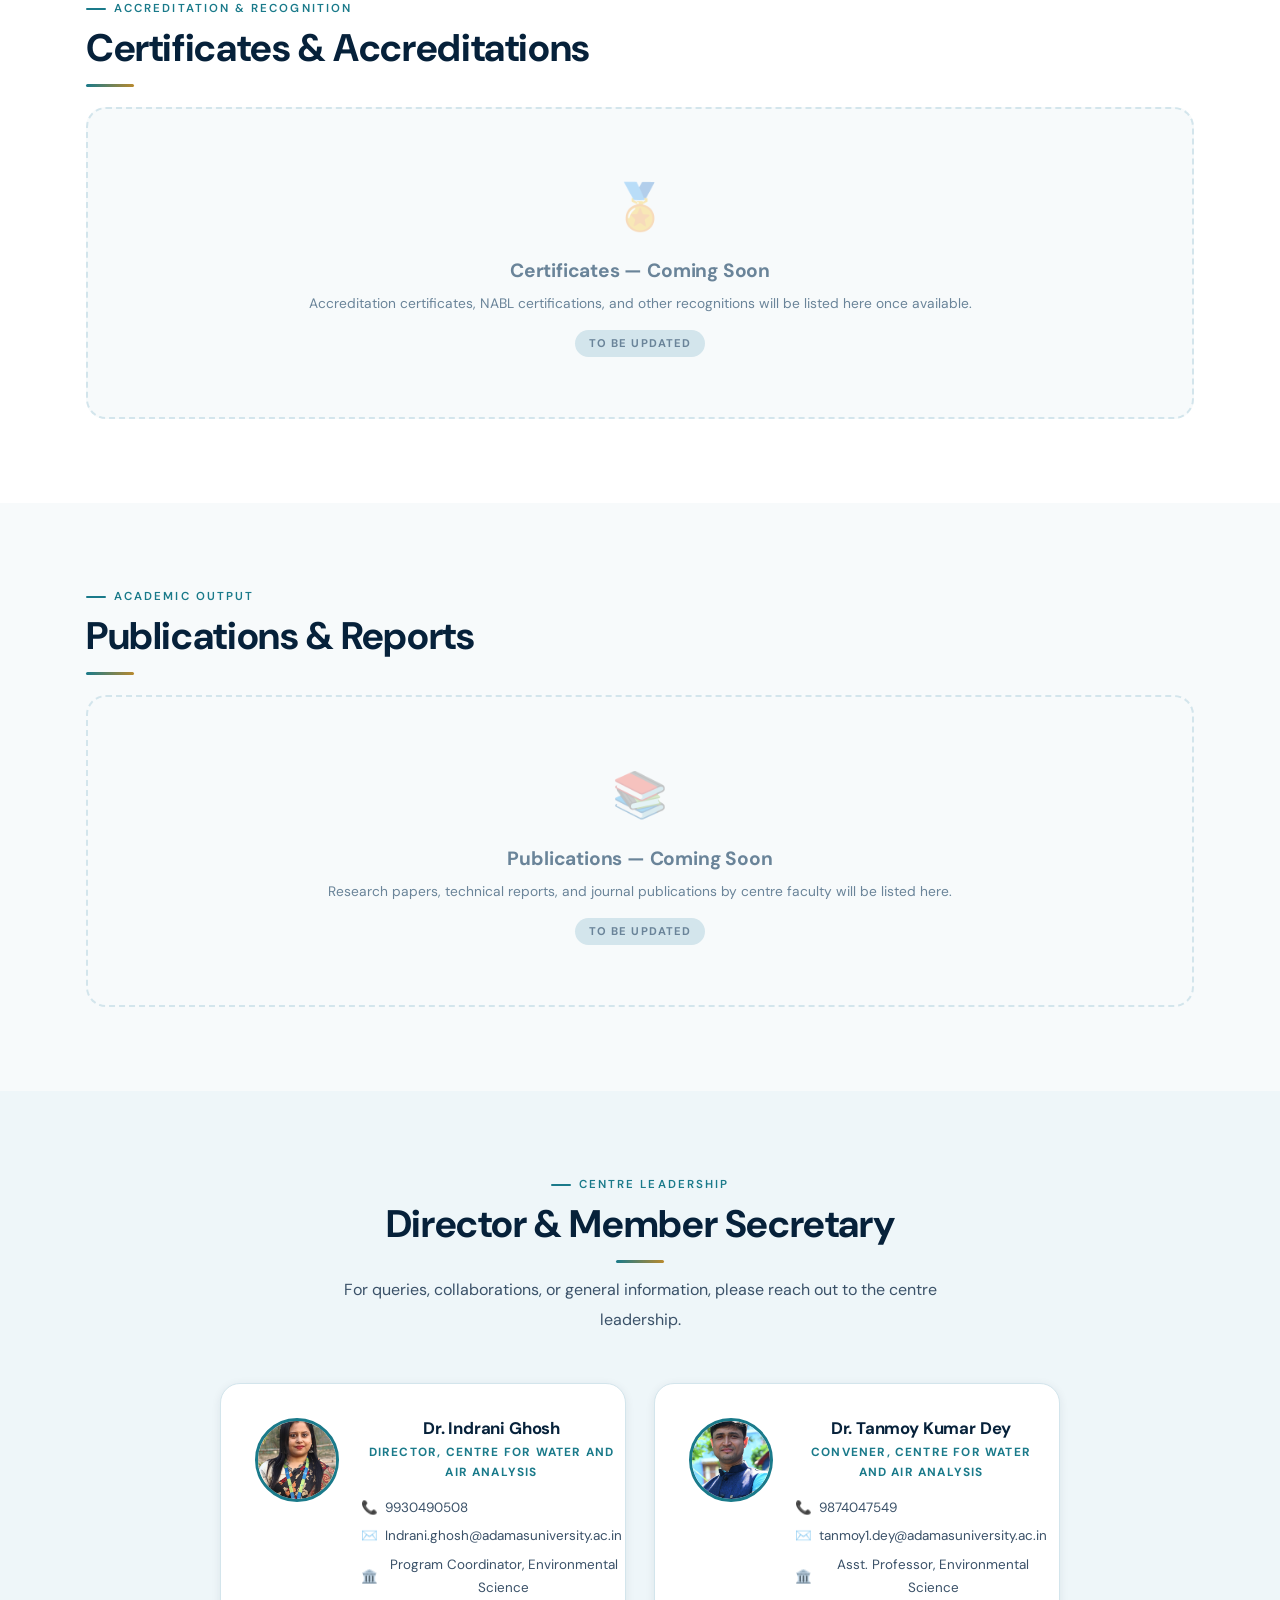
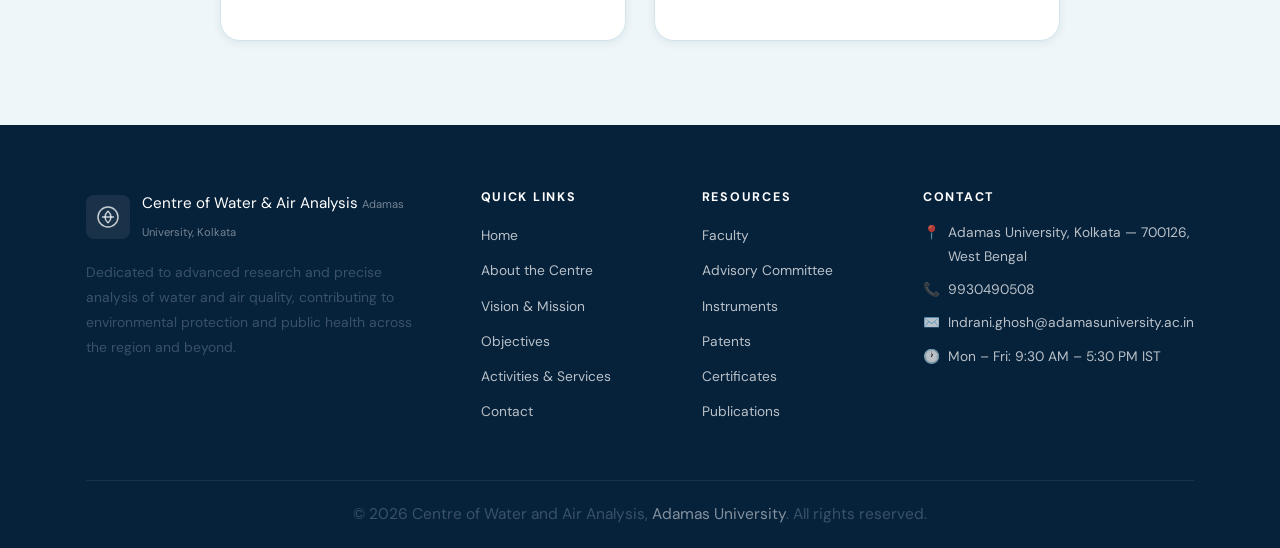
==== commit 4cd4da0e: "Fix logo and team image paths to use local assets" ====
--- a/index.html
+++ b/index.html
@@ -465,7 +465,7 @@
     <p class="section-intro" style="margin:0 auto 0;">For queries, collaborations, or general information, please reach out to the centre leadership.</p>
     <div class="leadership-grid">
       <div class="leader-card fade-in">
-        <img src="https://waterair.auaicoe.in/wp-content/uploads/2026/06/IG.jpeg" alt="Director" class="leader-photo" />
+        <img src="images/faculties/IG.jpeg" alt="Director" class="leader-photo" />
         <div class="leader-info">
           <h3>Dr. Indrani Ghosh</h3>
           <p class="role">Director, Centre for Water and Air Analysis</p>
@@ -477,7 +477,7 @@
         </div>
       </div>
       <div class="leader-card fade-in fade-in-delay-1">
-        <img src="https://waterair.auaicoe.in/wp-content/uploads/2026/06/TKD-scaled.jpg" alt="Member Secretary" class="leader-photo" />
+        <img src="images/faculties/TKD.JPG" alt="Member Secretary" class="leader-photo" />
         <div class="leader-info">
           <h3>Dr. Tanmoy Kumar Dey</h3>
           <p class="role">Convener, Centre for Water and Air Analysis</p>
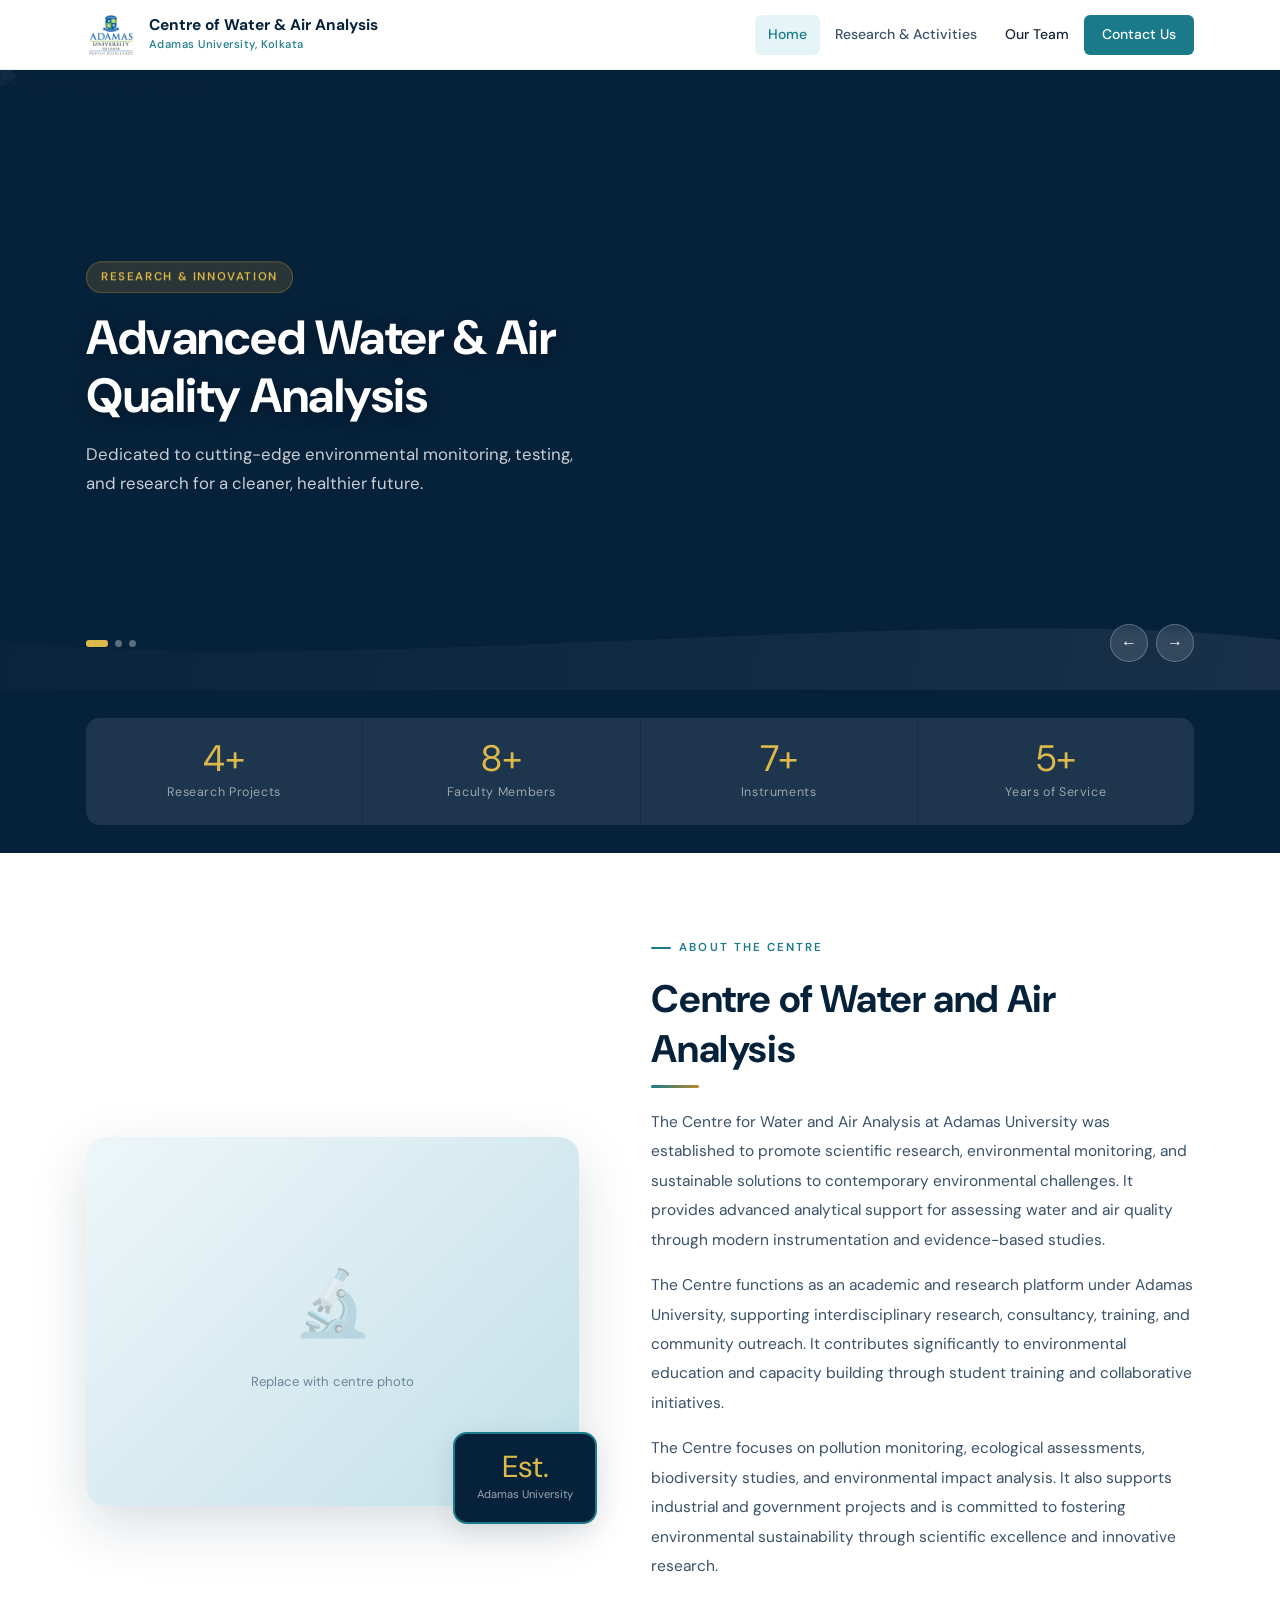
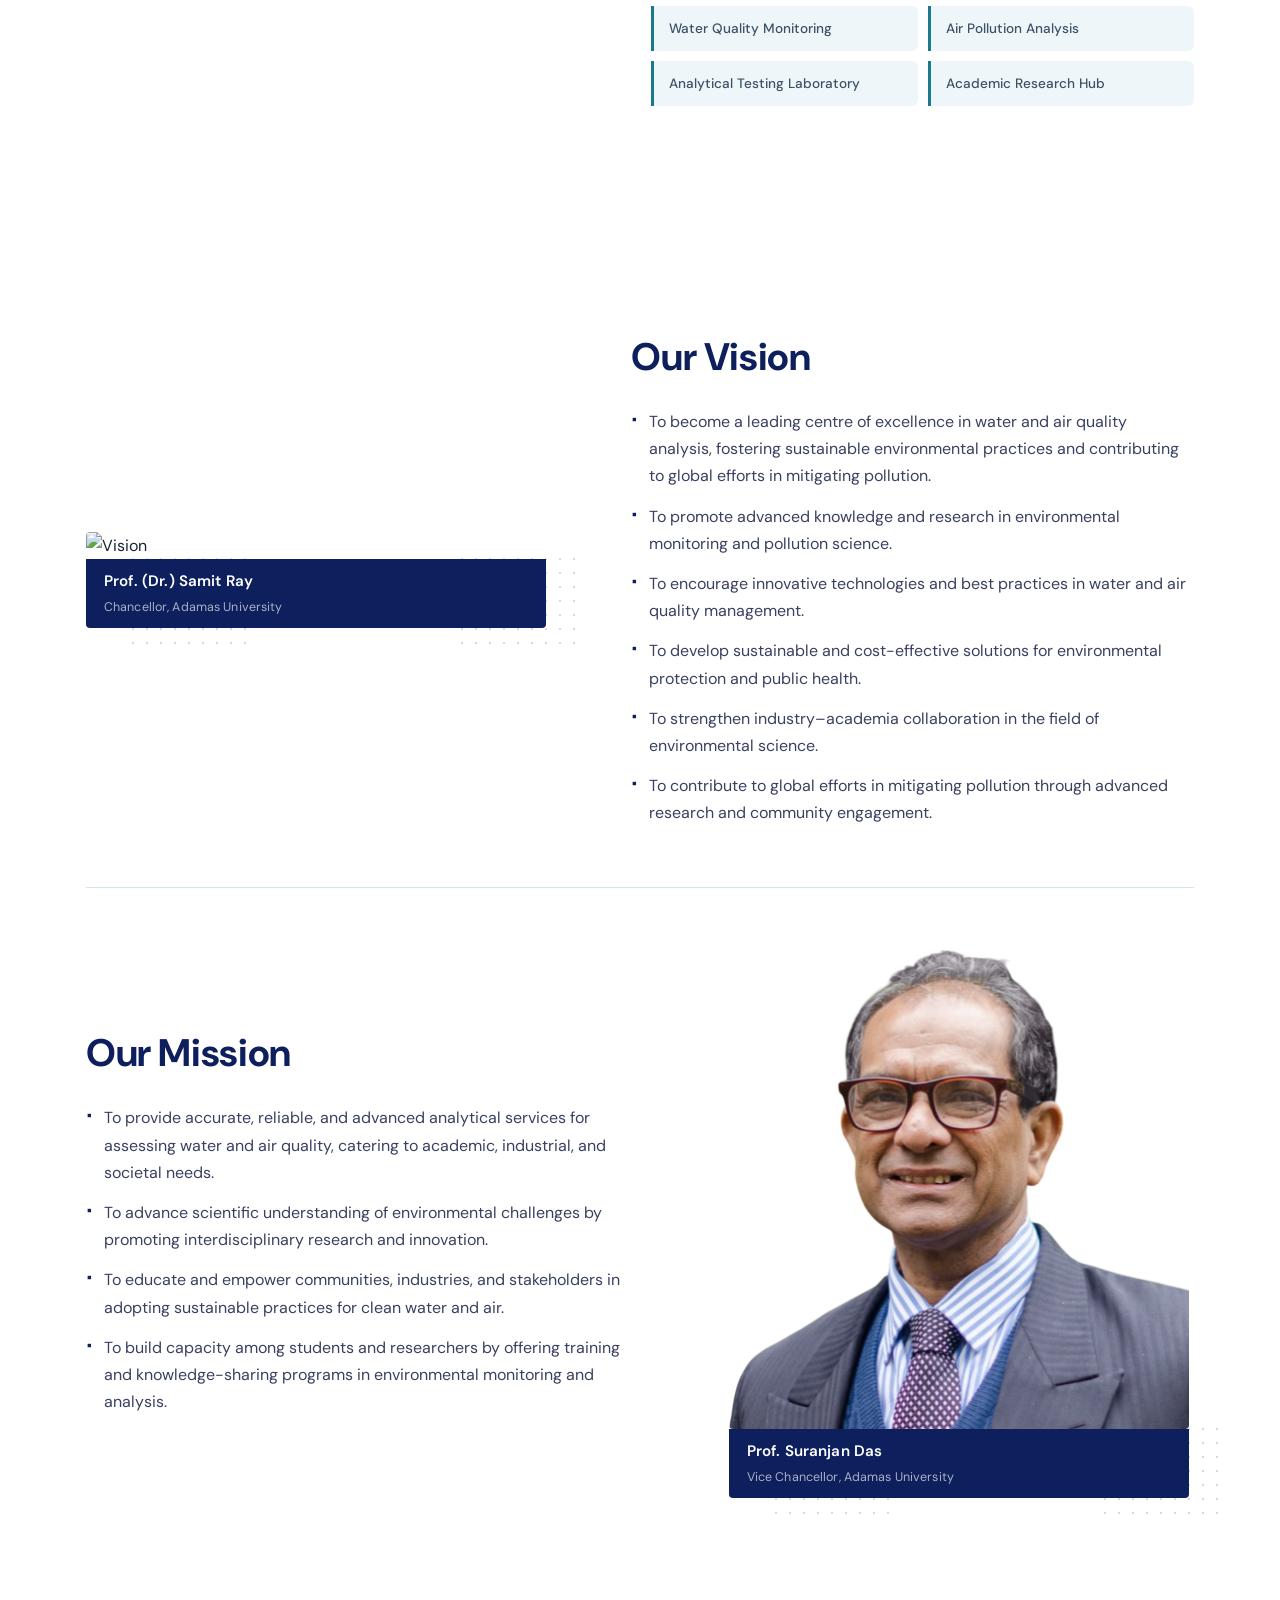
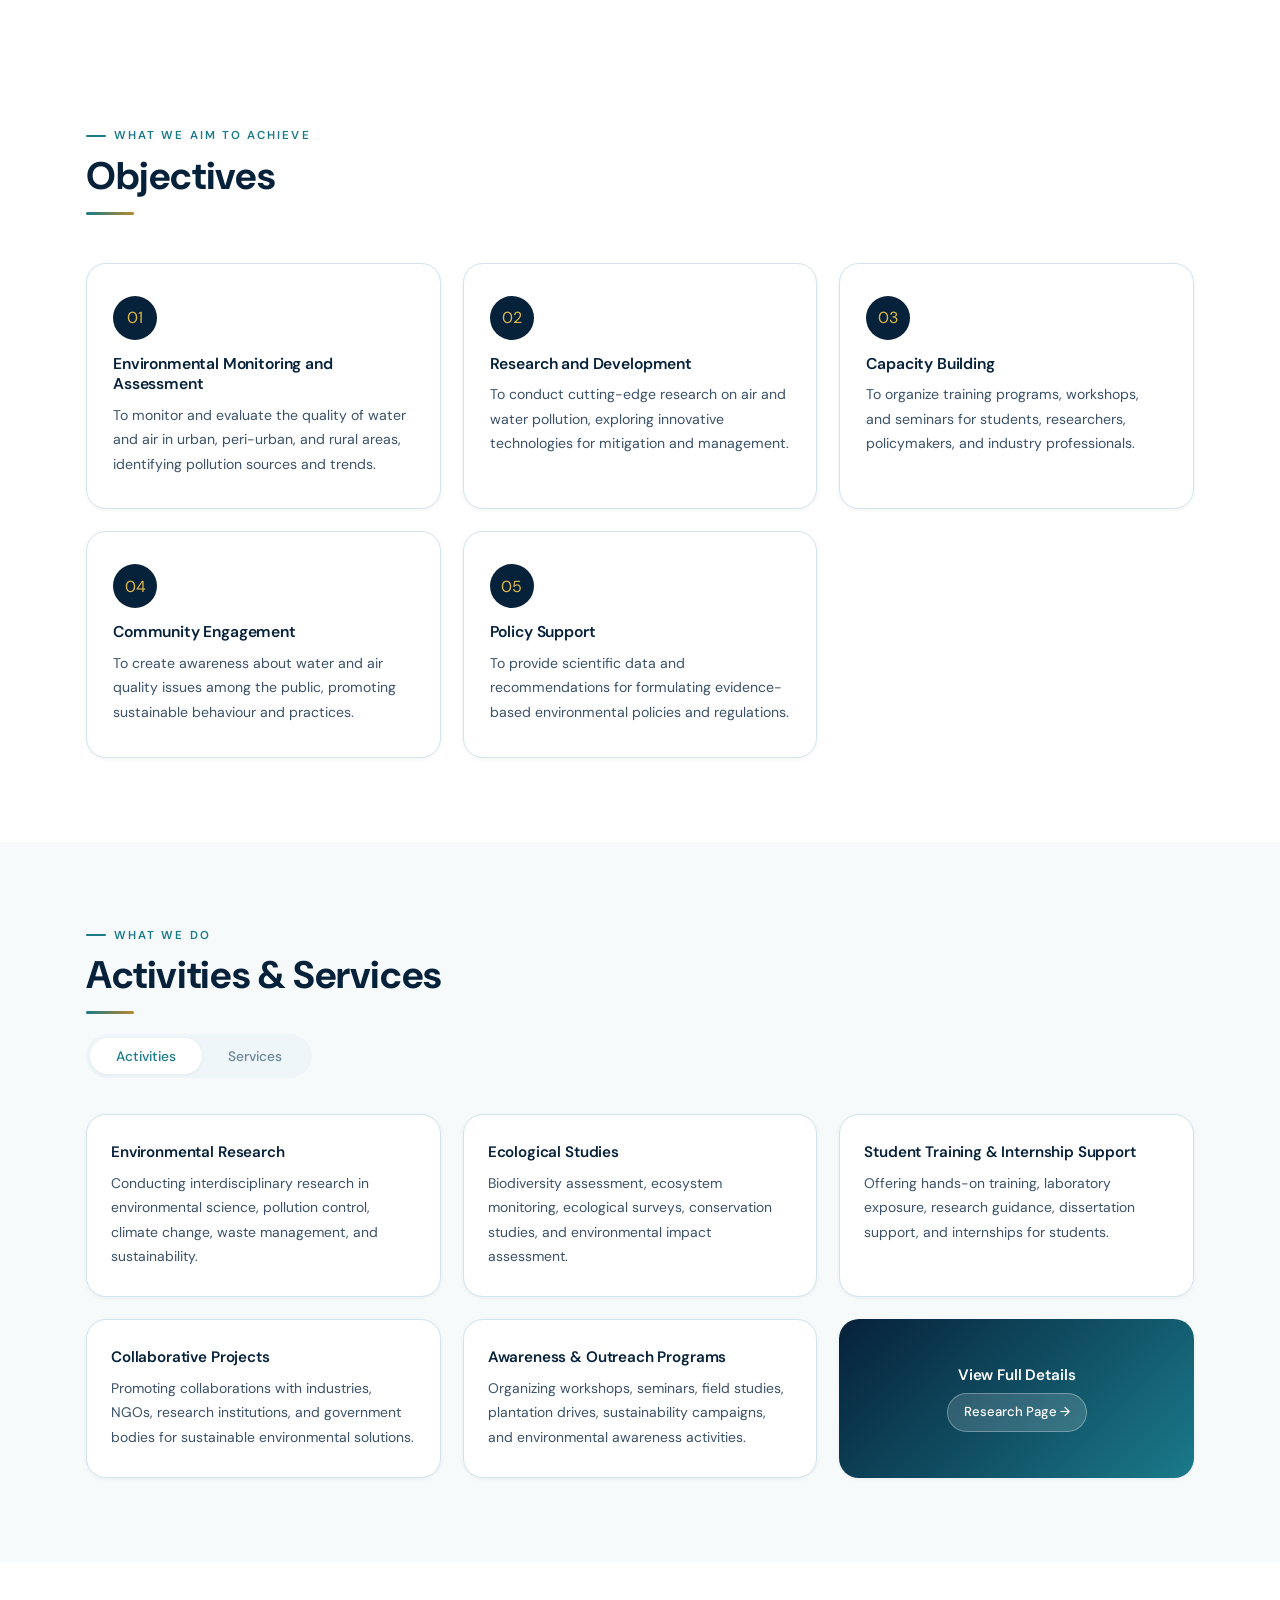
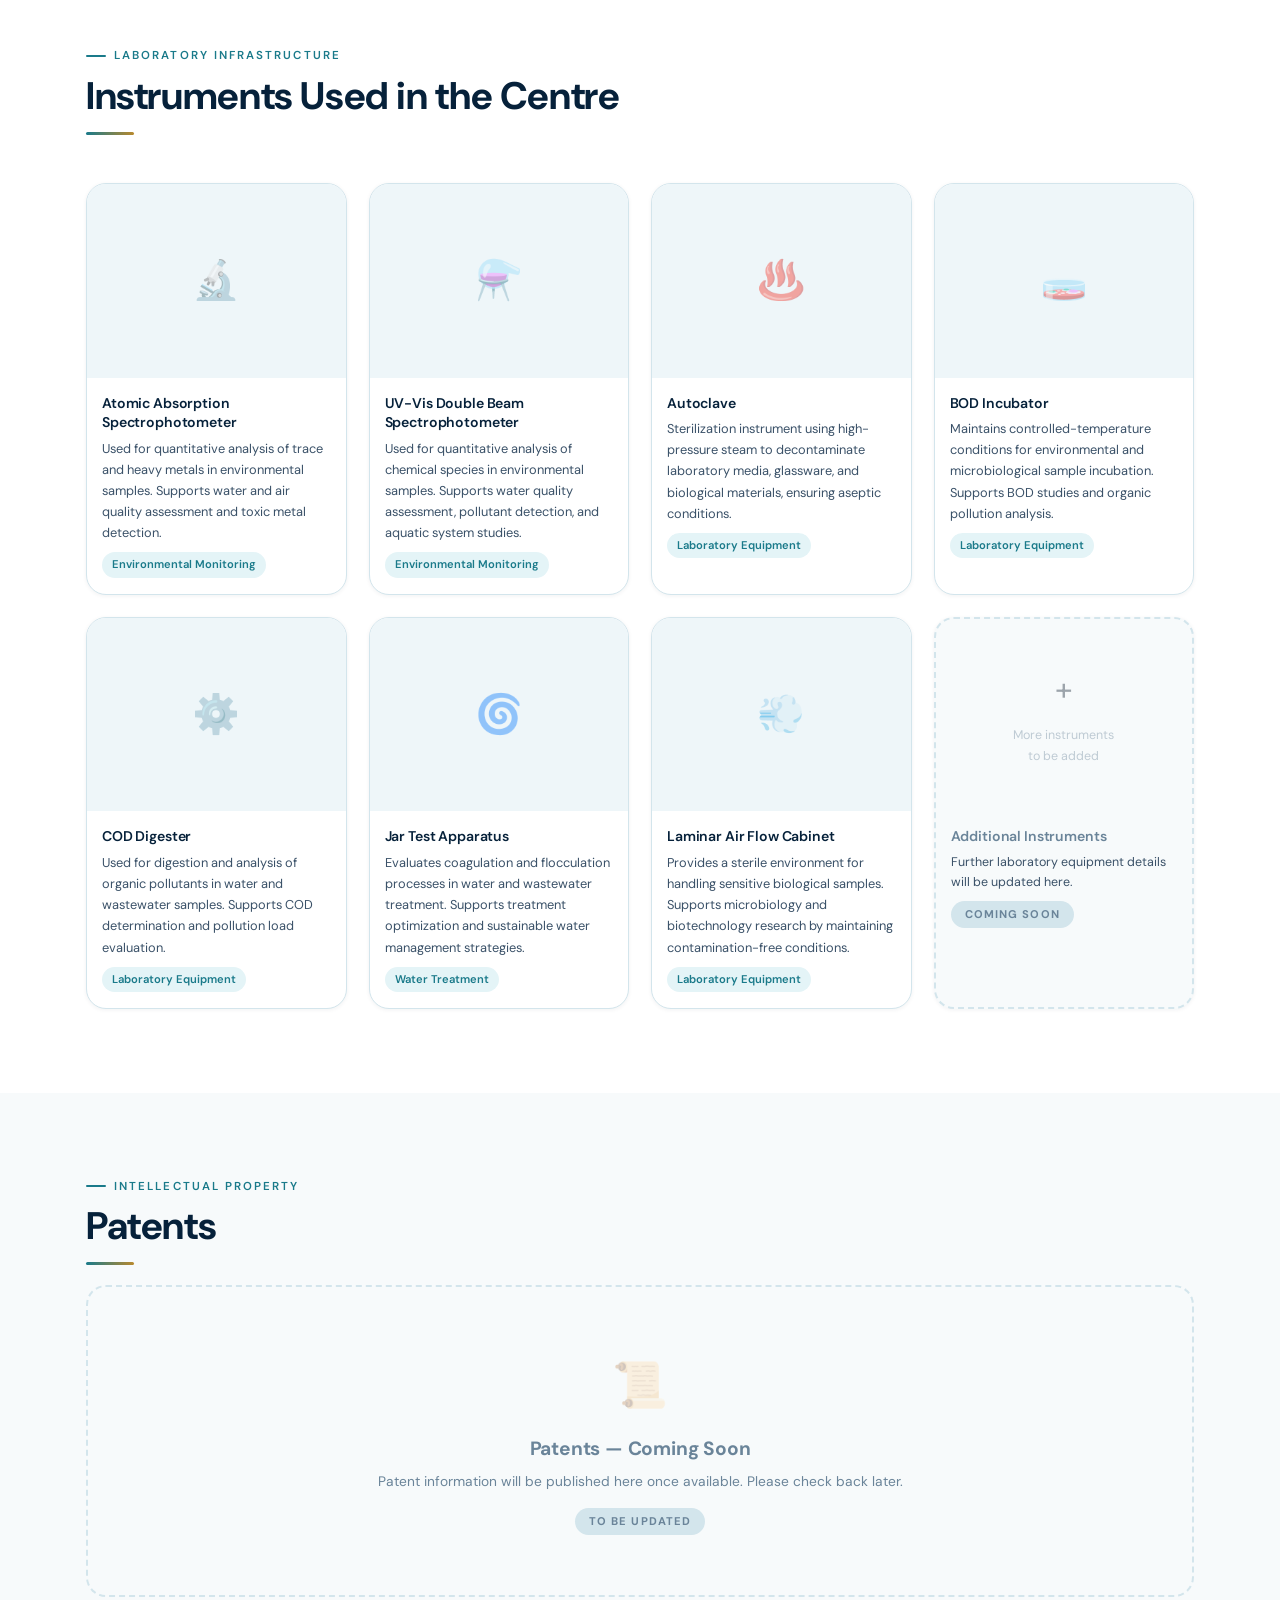
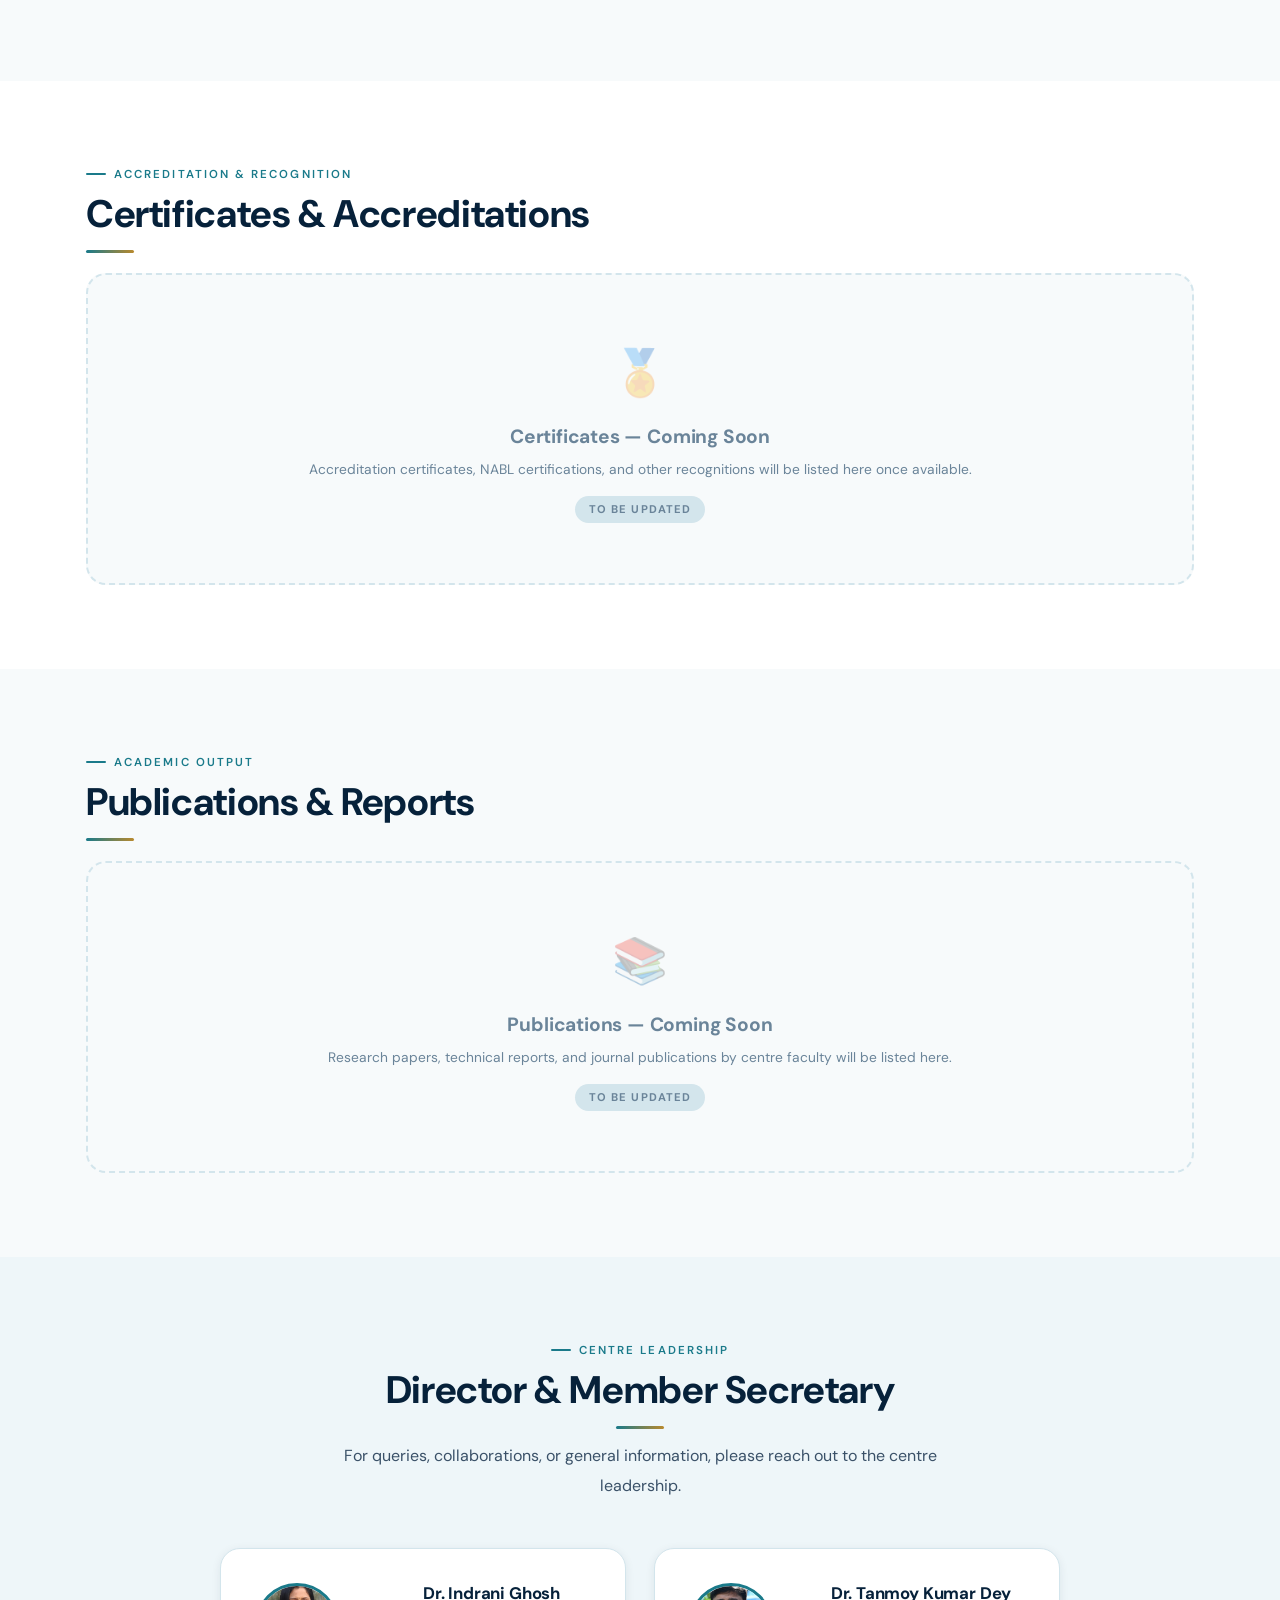
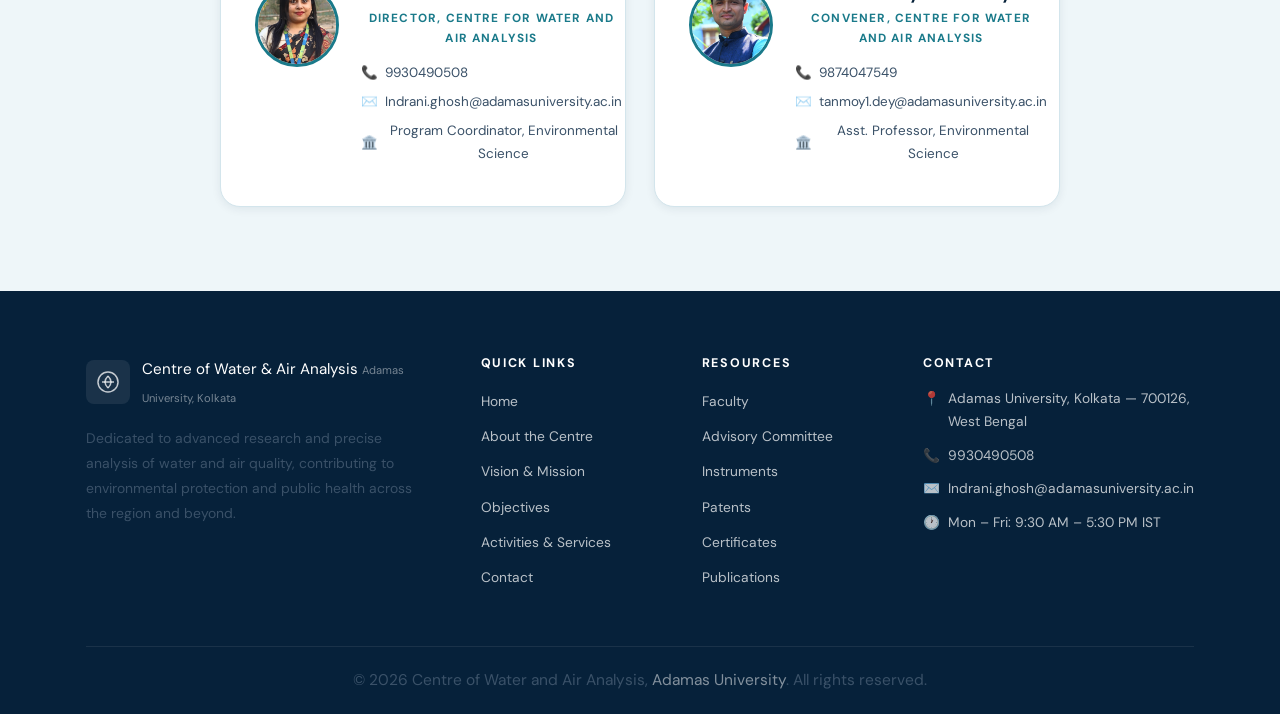
==== commit 2fa008c6: "Photo fix" ====
--- a/index.html
+++ b/index.html
@@ -56,7 +56,7 @@
 <section id="home">
   <div id="hero">
     <div class="slide">
-      <img src="https://waterair.auaicoe.in/wp-content/uploads/2026/06/Infra1.png" alt="Water analysis laboratory" class="slide-img" />
+      <img src="images/Infra1.png" alt="Water analysis laboratory" class="slide-img" />
       <svg class="slide-wave" viewBox="0 0 1440 90" fill="none" xmlns="http://www.w3.org/2000/svg" preserveAspectRatio="none" width="100%" style="position:absolute;left:0;right:0;width:100%;height:90px"><path d="M0,40 C360,80 1080,0 1440,40 L1440,90 L0,90 Z" fill="white"/></svg>
       <div class="slide-overlay"></div>
       <div class="slide-content">
@@ -68,7 +68,7 @@
       </div>
     </div>
     <div class="slide">
-      <img src="https://waterair.auaicoe.in/wp-content/uploads/2026/06/Infra2.png" alt="Air quality monitoring" class="slide-img" />
+      <img src="images/Infra2.png" alt="Air quality monitoring" class="slide-img" />
       <svg class="slide-wave" viewBox="0 0 1440 90" fill="none" xmlns="http://www.w3.org/2000/svg" preserveAspectRatio="none" width="100%" style="position:absolute;left:0;right:0;width:100%;height:90px"><path d="M0,40 C360,80 1080,0 1440,40 L1440,90 L0,90 Z" fill="white"/></svg>
       <div class="slide-overlay"></div>
       <div class="slide-content">
@@ -80,7 +80,7 @@
       </div>
     </div>
     <div class="slide">
-      <img src="https://waterair.auaicoe.in/wp-content/uploads/2026/06/Infra3.png" alt="Faculty and students" class="slide-img" />
+      <img src="images/Infra3.png" alt="Faculty and students" class="slide-img" />
       <svg class="slide-wave" viewBox="0 0 1440 90" fill="none" xmlns="http://www.w3.org/2000/svg" preserveAspectRatio="none" width="100%" style="position:absolute;left:0;right:0;width:100%;height:90px"><path d="M0,40 C360,80 1080,0 1440,40 L1440,90 L0,90 Z" fill="white"/></svg>
       <div class="slide-overlay"></div>
       <div class="slide-content">
@@ -171,7 +171,7 @@
     <!-- VISION ROW: image left, text right -->
     <div class="vm2-row fade-in">
       <div class="vm2-image-col">
-        <img src="https://waterair.auaicoe.in/wp-content/uploads/2026/06/Chancellor-sir-Photoroom.png" alt="Vision" class="vm2-photo" />
+        <img src="images/Chancellor-sir.png" alt="Vision" class="vm2-photo" />
         <div class="vm2-image-label">
           <span>Prof. (Dr.) Samit Ray </span>
           <span class="vm2-image-role">Chancellor, Adamas University</span>
@@ -204,7 +204,7 @@
         </ul>
       </div>
       <div class="vm2-image-col">
-        <img src="https://waterair.auaicoe.in/wp-content/uploads/2026/06/Vice-Chancellor-Sir.png" alt="Mission" class="vm2-photo" />
+        <img src="images/Vice-Chancellor-Sir.png" alt="Mission" class="vm2-photo" />
         <div class="vm2-image-label">
           <span>Prof. Suranjan Das</span>
           <span class="vm2-image-role">Vice Chancellor, Adamas University</span>
